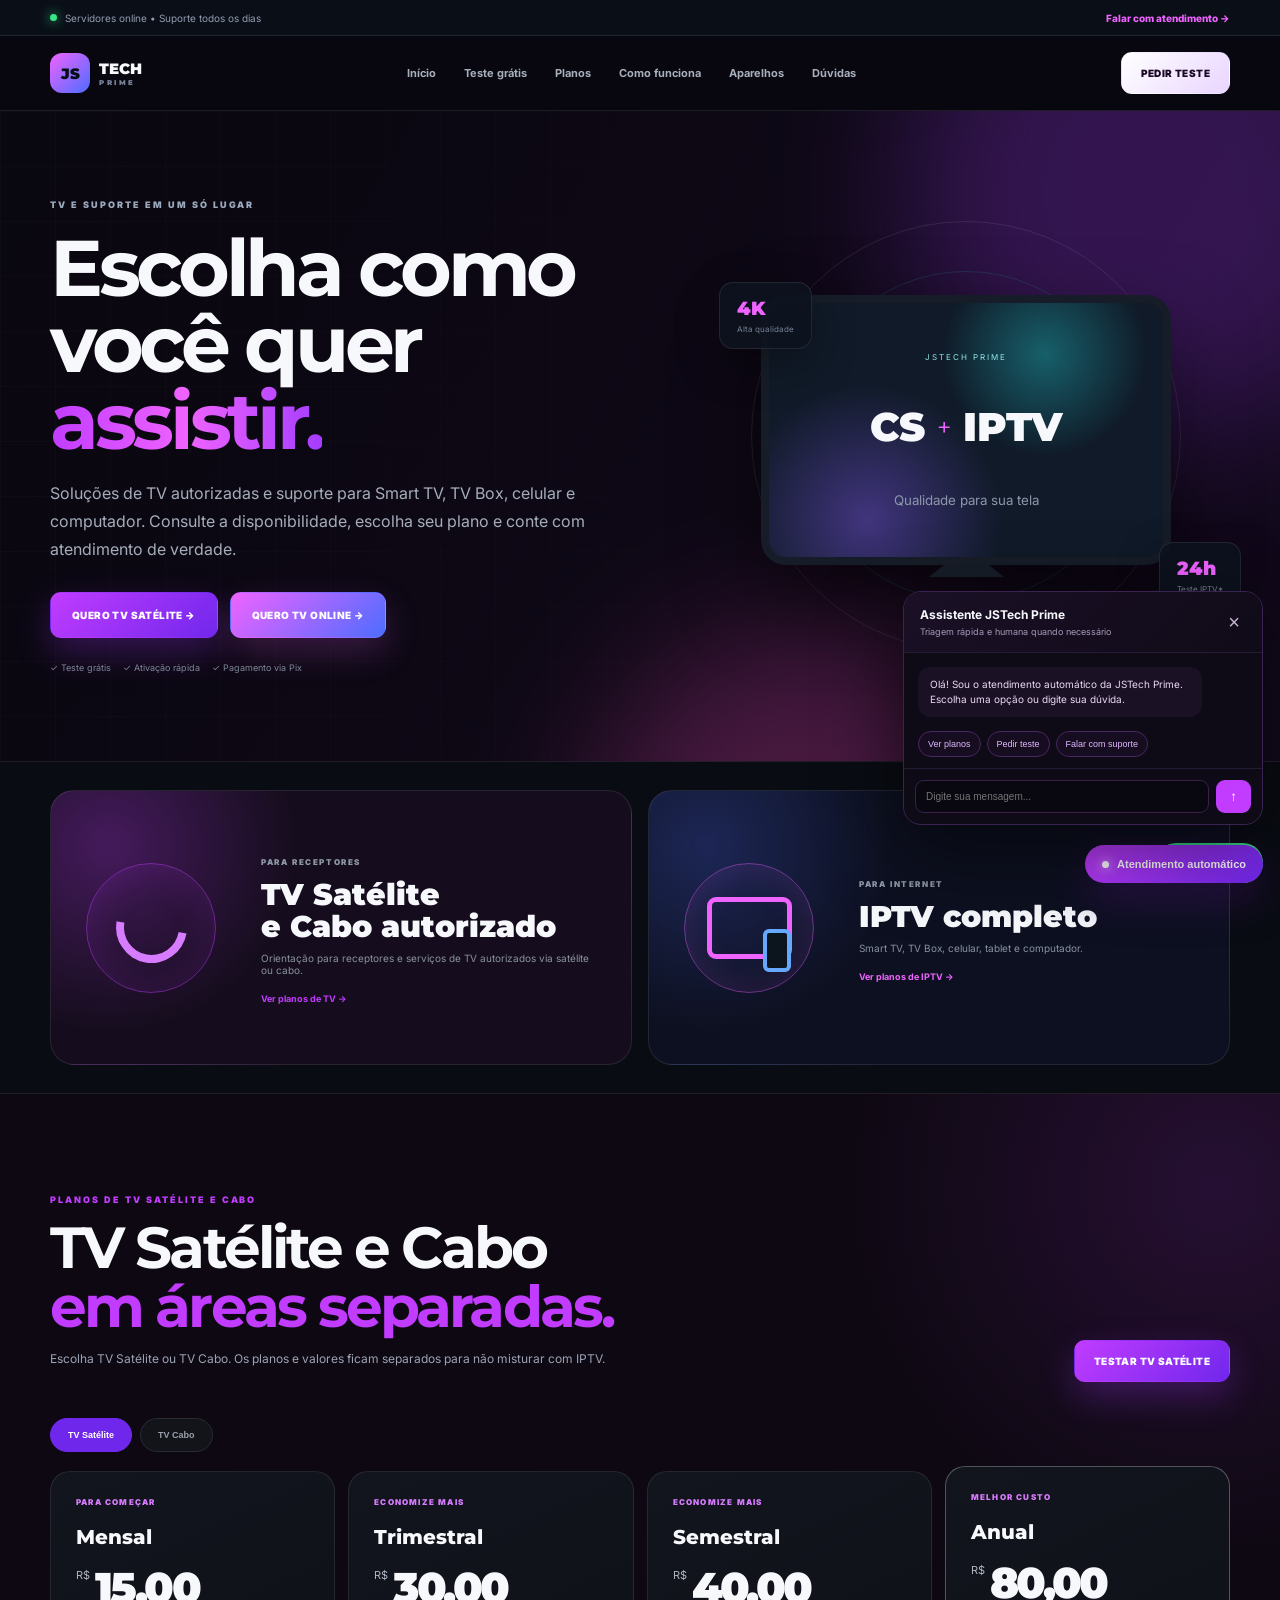
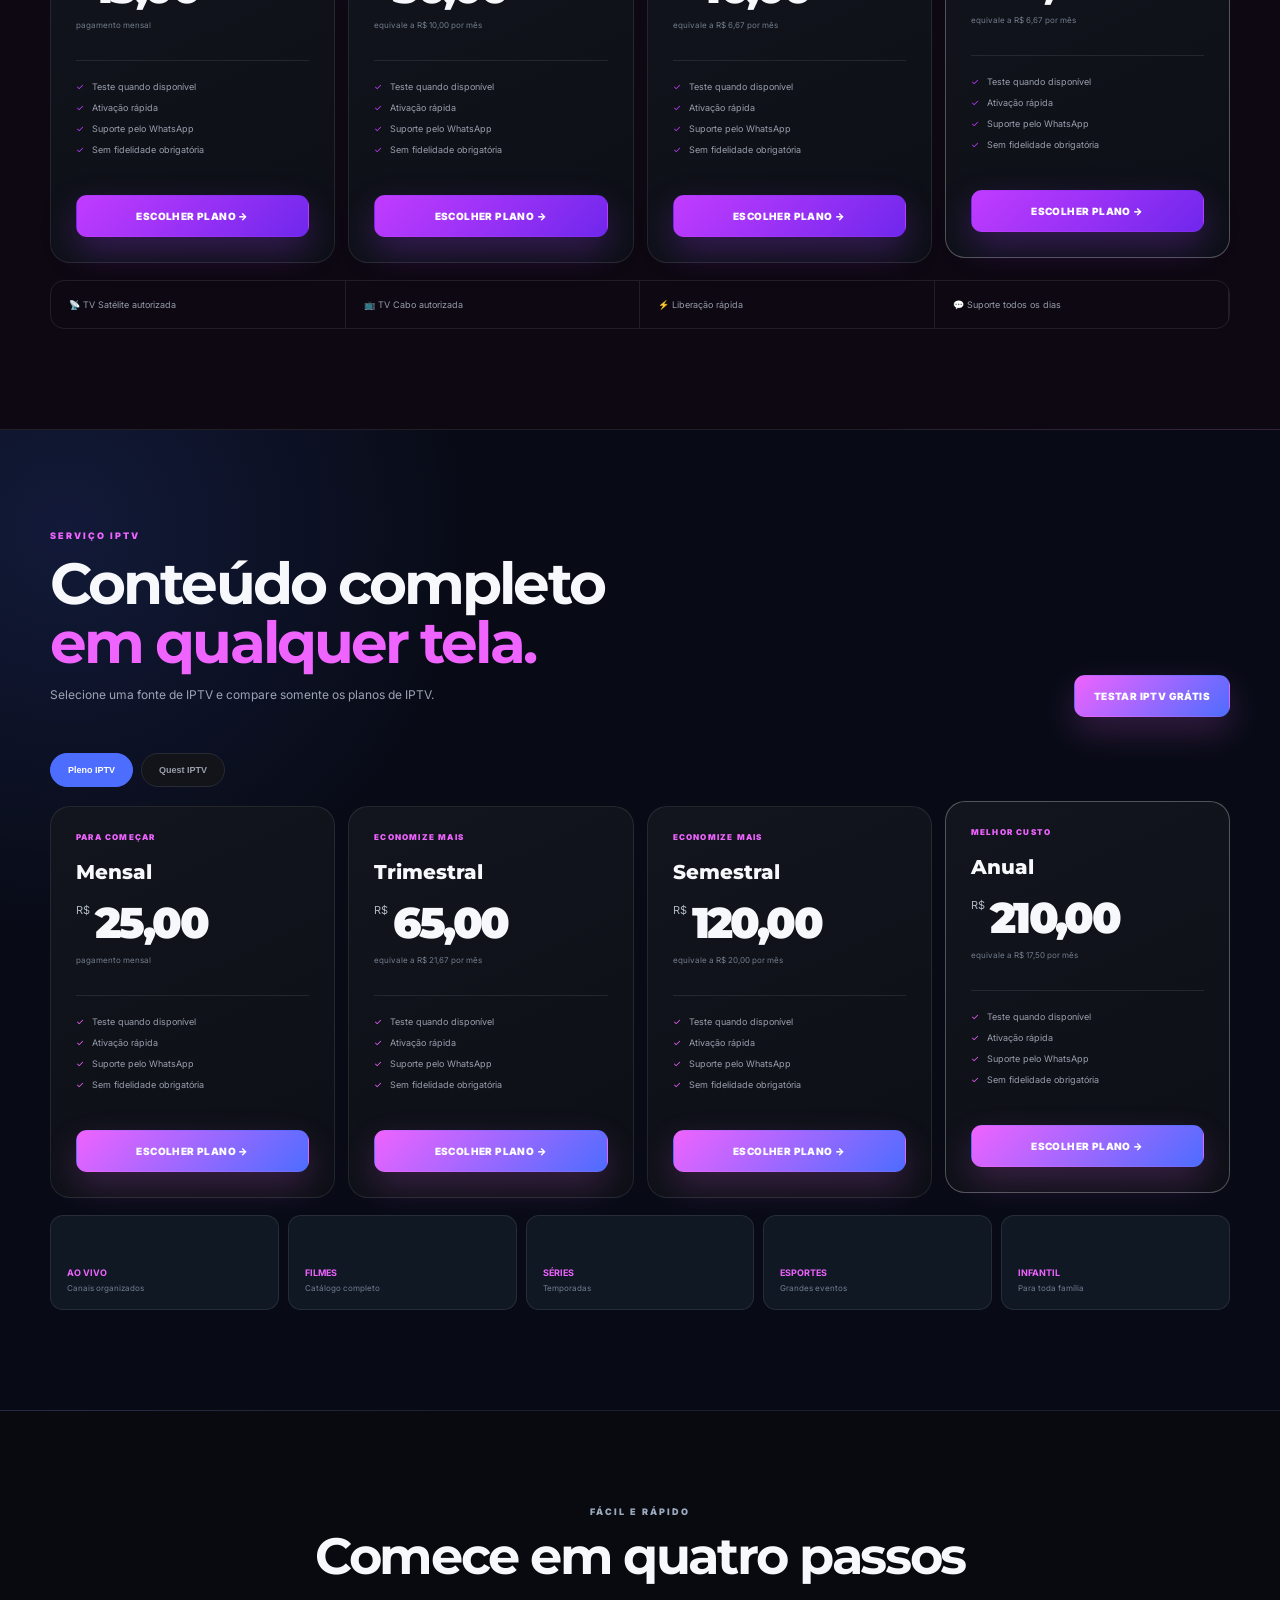
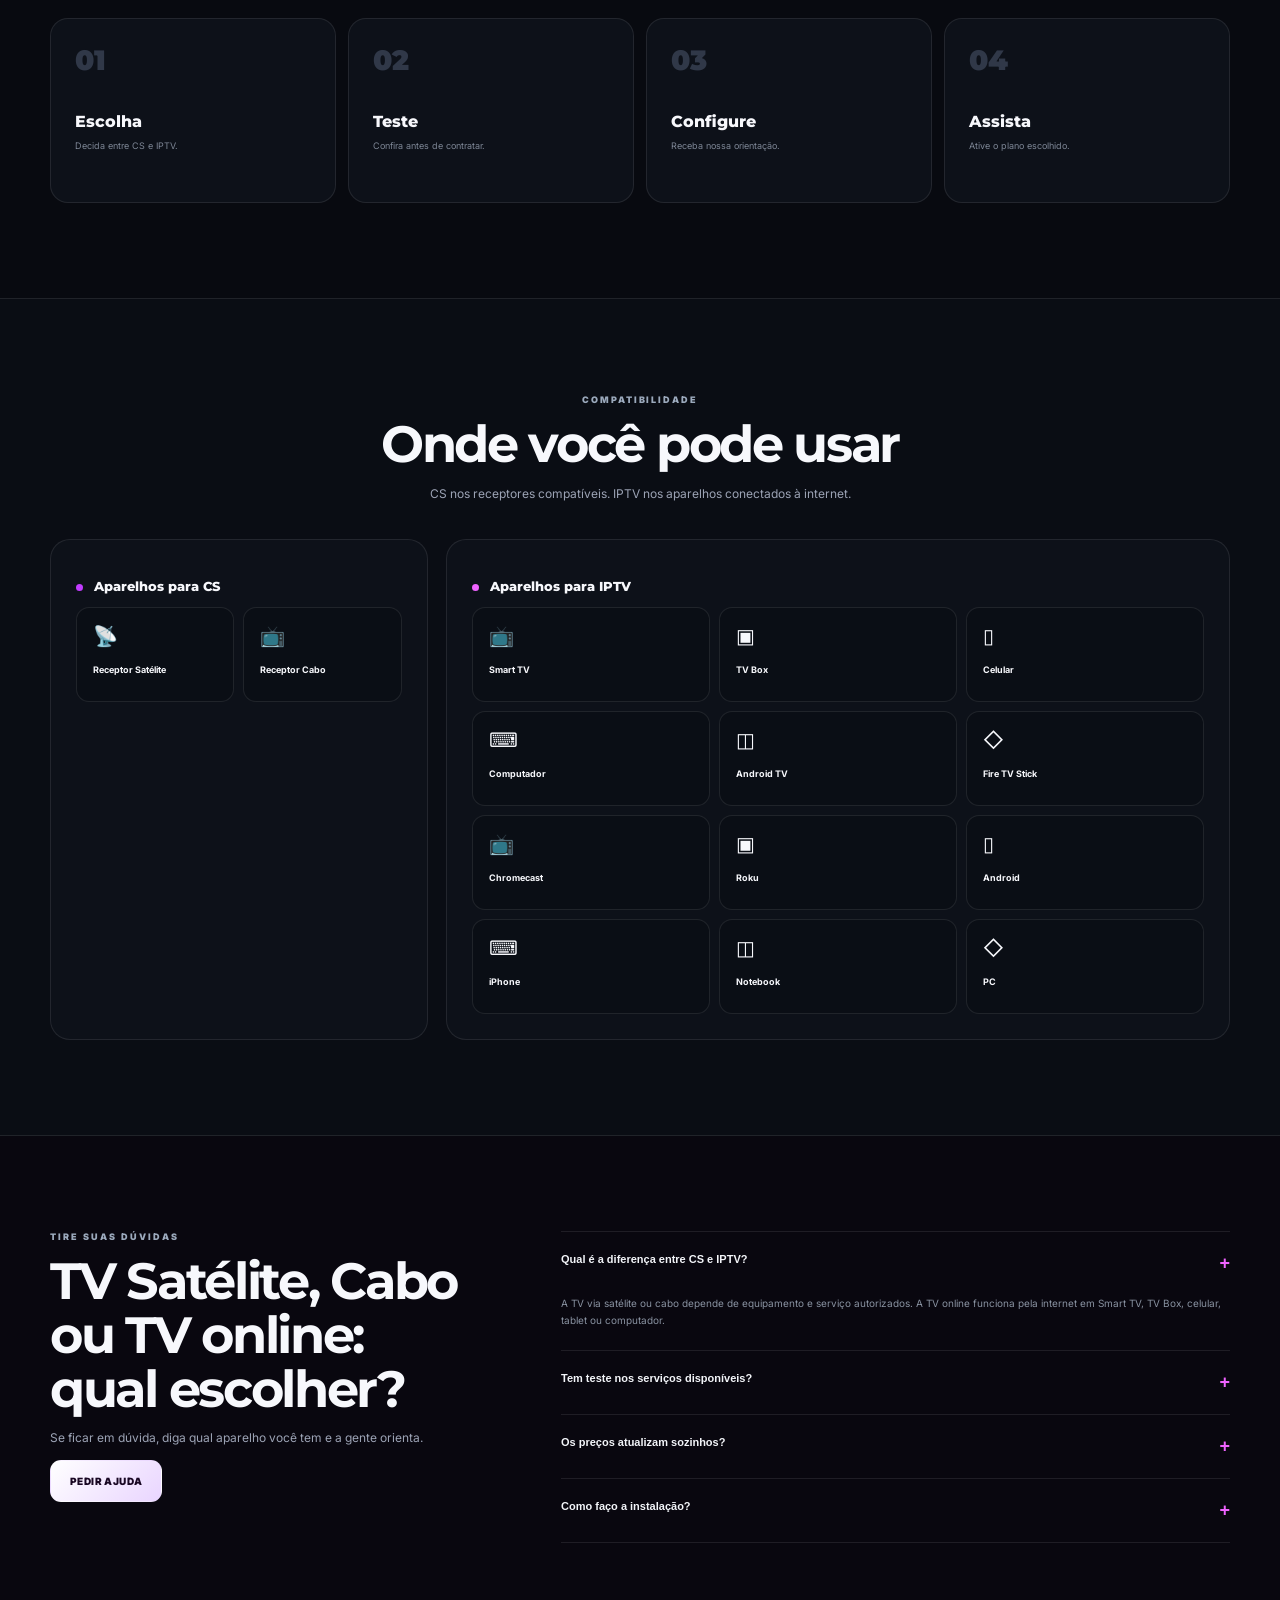
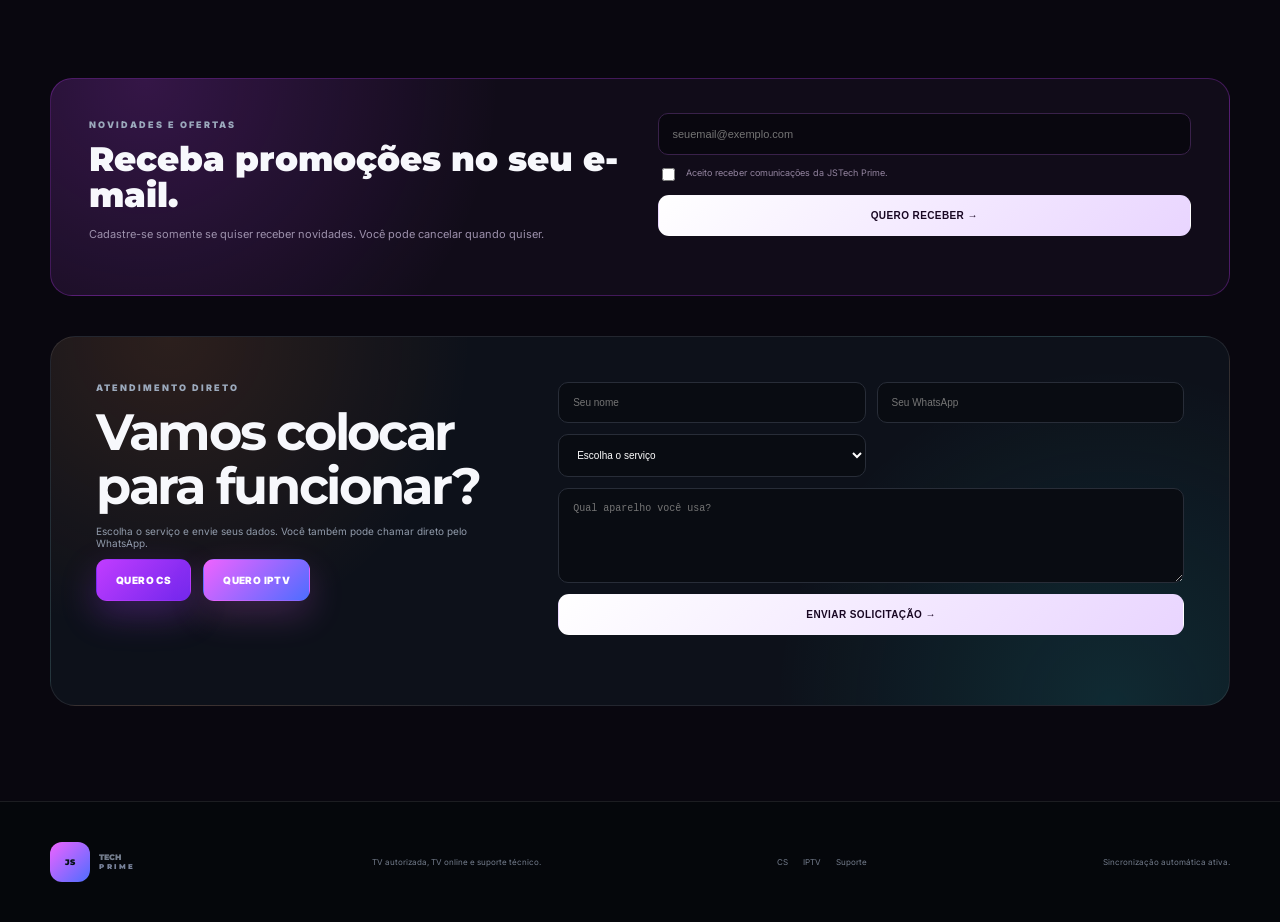
==== index.html @ 812d2d87 "fix: atualizar tabela de planos da TV" ====
<!doctype html><html lang="pt-BR"><head><meta charset="utf-8"><meta name="viewport" content="width=device-width,initial-scale=1,viewport-fit=cover"><title>JSTech Prime | TV autorizada, planos e suporte</title><meta name="description" content="JSTech Prime: planos de TV autorizada, testes quando disponíveis, suporte e atendimento pelo WhatsApp."><meta name="robots" content="noindex,nofollow"><meta name="theme-color" content="#07090f"><link rel="preconnect" href="https://fonts.googleapis.com"><link rel="preconnect" href="https://fonts.gstatic.com" crossorigin><link href="https://fonts.googleapis.com/css2?family=Inter:wght@400;600;700;800;900&family=Montserrat:wght@700;800;900&display=swap" rel="stylesheet"><link rel="stylesheet" href="styles.css?v=7">
<style>
:root{--orange:#c13cff;--orange2:#7027ec;--cyan:#ef63ff;--blue:#4d6dff;--purple:#a53dff;--green:#36e889}
body{background:#09070f}
header{background:rgba(9,7,15,.9)}
.hero{background:linear-gradient(120deg,#09070f,#12091b)}
.hero-light.one{background:var(--purple)}
.hero-light.two{background:#ff4fc4}
.cs-button{background:linear-gradient(135deg,#c13cff,#7027ec);color:#fff;box-shadow:0 14px 35px rgba(167,58,255,.28)}
.iptv-button{background:linear-gradient(135deg,#ef63ff,#4d6dff);color:#fff;box-shadow:0 14px 35px rgba(239,99,255,.2)}
.primary{background:linear-gradient(135deg,#fff,#e9d5ff);color:#190723}
.choice-cs{background:radial-gradient(circle at 10% 20%,rgba(193,60,255,.28),transparent 33%),#150d1d}
.choice-iptv{background:radial-gradient(circle at 10% 20%,rgba(77,109,255,.24),transparent 33%),#0d1020}
.satellite{border-color:rgba(193,60,255,.45);box-shadow:inset 0 0 40px rgba(193,60,255,.16)}
.satellite:before{border-color:#d77bff;border-top-color:transparent;border-right-color:transparent}
.screens{border-color:rgba(239,99,255,.4);box-shadow:inset 0 0 40px rgba(239,99,255,.14)}
.screens:before{border-color:#ef63ff}
.cs-section{background:radial-gradient(circle at 95% 10%,rgba(193,60,255,.14),transparent 26%),#0d0811}
.iptv-section{background:radial-gradient(circle at 5% 10%,rgba(77,109,255,.15),transparent 27%),#080b16}
.cs-section .service-selector button.active{background:var(--orange2);border-color:var(--orange2);color:#fff}
.iptv-tabs button.active{background:var(--blue);border-color:var(--blue);color:#fff}
.cs-section .plan .tag{color:#d77bff}
.iptv-section .plan .tag{color:#ef63ff}
.service-features span:first-child:before{color:#d77bff}
.promo-section{padding:40px 0 0}
.promo-box{padding:34px 38px;border:1px solid rgba(193,60,255,.28);border-radius:22px;background:radial-gradient(circle at 8% 0,rgba(193,60,255,.2),transparent 32%),#110c19;display:grid;grid-template-columns:1fr 1fr;gap:35px;align-items:center}
.promo-box h2{font:900 34px/1.05 Montserrat;margin:12px 0}
.promo-box p{color:#9d91ac;font-size:11px;line-height:1.7}
.promo-form{display:grid;gap:11px}
.promo-form input[type=email]{padding:14px;border:1px solid #39214a;border-radius:10px;background:#09070f;color:#fff;font-size:11px}
.promo-form label{display:flex;align-items:flex-start;gap:8px;color:#9485a0;font-size:9px;line-height:1.5}
.promo-form input[type=checkbox]{accent-color:#c13cff;margin-top:2px}
#promoStatus{min-height:14px;color:#efb7ff;font-size:9px}
.chat-widget{position:fixed;right:17px;bottom:17px;z-index:80}
.chat-launcher{display:inline-flex;align-items:center;gap:8px;padding:13px 17px;border:0;border-radius:999px;background:linear-gradient(135deg,#c13cff,#7027ec);color:#fff;font-size:11px;font-weight:900;box-shadow:0 15px 45px rgba(81,22,125,.45);cursor:pointer}
.chat-dot{width:7px;height:7px;border-radius:50%;background:#fff;box-shadow:0 0 12px #fff}
.chat-panel{position:absolute;right:0;bottom:58px;width:min(360px,calc(100vw - 24px));border:1px solid #3a2352;border-radius:18px;background:#0e0a16;box-shadow:0 25px 80px rgba(0,0,0,.55);overflow:hidden}
.chat-head{padding:15px 16px;display:flex;justify-content:space-between;gap:14px;border-bottom:1px solid #271b34;background:linear-gradient(135deg,#1b1026,#100b18)}
.chat-head strong,.chat-head small{display:block}.chat-head strong{font-size:12px}.chat-head small{margin-top:4px;color:#a899b7;font-size:9px}.chat-head button{border:0;background:none;color:#c7b6d2;font-size:20px;cursor:pointer}
.chat-messages{max-height:250px;padding:14px;display:grid;gap:9px;overflow:auto}
.chat-bubble{max-width:86%;padding:10px 12px;border-radius:12px;font-size:10px;line-height:1.5}
.chat-bubble.bot{background:#1b1125;color:#e8d9f2}.chat-bubble.user{justify-self:end;background:#7027ec;color:#fff}
.chat-quick{display:flex;gap:6px;flex-wrap:wrap;padding:0 14px 11px}
.chat-quick button{padding:7px 9px;border:1px solid #492861;border-radius:999px;background:#160d20;color:#e0b9ff;font-size:9px;cursor:pointer}
.chat-form{display:flex;gap:7px;padding:11px;border-top:1px solid #271b34}
.chat-form input{flex:1;min-width:0;padding:10px;border:1px solid #39214a;border-radius:9px;background:#09070f;color:#fff;font-size:10px}
.chat-form button{width:35px;border:0;border-radius:9px;background:#c13cff;color:#fff;font-weight:900;cursor:pointer}
@media(max-width:620px){.promo-box{grid-template-columns:1fr;padding:28px}.chat-panel{right:-5px}.chat-launcher{padding:12px 14px}}
</style></head><body>
<div class="announcement"><div class="container"><span><i></i> Servidores online • Suporte todos os dias</span><a data-wa="general">Falar com atendimento →</a></div></div><header><div class="container nav"><a class="logo" href="#inicio"><span>JS</span><div>TECH<small>PRIME</small></div></a><nav><a href="#inicio">Início</a><a href="#cs">Teste grátis</a><a href="#iptv">Planos</a><a href="#como">Como funciona</a><a href="#aparelhos">Aparelhos</a><a href="#faq">Dúvidas</a></nav><a class="button primary" data-wa="trial">PEDIR TESTE</a></div></header>
<main id="inicio"><section class="hero"><div class="hero-light one"></div><div class="hero-light two"></div><div class="container hero-content"><div class="hero-copy"><div class="eyebrow">TV E SUPORTE EM UM SÓ LUGAR</div><h1>Escolha como<br>você quer <em>assistir.</em></h1><p>Soluções de TV autorizadas e suporte para Smart TV, TV Box, celular e computador. Consulte a disponibilidade, escolha seu plano e conte com atendimento de verdade.</p><div class="hero-buttons"><a class="button cs-button" href="#cs">QUERO TV SATÉLITE →</a><a class="button iptv-button" href="#iptv">QUERO TV ONLINE →</a></div><div class="trust"><span>✓ Teste grátis</span><span>✓ Ativação rápida</span><span>✓ Pagamento via Pix</span></div></div><div class="hero-visual"><div class="orbit o1"></div><div class="orbit o2"></div><div class="tv"><div class="tv-screen"><span>JSTECH PRIME</span><strong>CS</strong><i>+</i><strong>IPTV</strong><small>Qualidade para sua tela</small></div><div class="tv-base"></div></div><div class="floating f1"><b>4K</b><small>Alta qualidade</small></div><div class="floating f2"><b>24h</b><small>Teste IPTV*</small></div></div></div></section>
<section class="choice"><div class="container choice-grid"><a class="choice-card choice-cs" href="#cs"><div class="choice-icon satellite"></div><div><small>PARA RECEPTORES</small><h2>TV Satélite<br>e Cabo autorizado</h2><p>Orientação para receptores e serviços de TV autorizados via satélite ou cabo.</p><b>Ver planos de TV →</b></div></a><a class="choice-card choice-iptv" href="#iptv"><div class="choice-icon screens"></div><div><small>PARA INTERNET</small><h2>IPTV completo</h2><p>Smart TV, TV Box, celular, tablet e computador.</p><b>Ver planos de IPTV →</b></div></a></div></section>
<section class="service-section cs-section" id="cs"><div class="container"><div class="service-head"><div><div class="eyebrow orange">PLANOS DE TV SATÉLITE E CABO</div><h2>TV Satélite e Cabo<br><em>em áreas separadas.</em></h2><p>Escolha TV Satélite ou TV Cabo. Os planos e valores ficam separados para não misturar com IPTV.</p></div><a class="button cs-button" data-wa="cs-trial">TESTAR TV SATÉLITE</a></div><div class="service-selector" id="csTabs"></div><div class="plan-grid" id="csPlans"><div class="loader"></div><div class="loader"></div><div class="loader"></div><div class="loader"></div></div><div class="service-features"><span>📡 TV Satélite autorizada</span><span>📺 TV Cabo autorizada</span><span>⚡ Liberação rápida</span><span>💬 Suporte todos os dias</span></div></div></section>
<section class="service-section iptv-section" id="iptv"><div class="container"><div class="service-head"><div><div class="eyebrow cyan">SERVIÇO IPTV</div><h2>Conteúdo completo<br><em>em qualquer tela.</em></h2><p>Selecione uma fonte de IPTV e compare somente os planos de IPTV.</p></div><a class="button iptv-button" data-wa="iptv-trial">TESTAR IPTV GRÁTIS</a></div><div class="service-selector iptv-tabs" id="iptvTabs"></div><div class="plan-grid" id="iptvPlans"><div class="loader"></div><div class="loader"></div><div class="loader"></div><div class="loader"></div></div><div class="catalog-strip"><div><b>AO VIVO</b><span>Canais organizados</span></div><div><b>FILMES</b><span>Catálogo completo</span></div><div><b>SÉRIES</b><span>Temporadas</span></div><div><b>ESPORTES</b><span>Grandes eventos</span></div><div><b>INFANTIL</b><span>Para toda família</span></div></div></div></section>
<section class="how" id="como"><div class="container"><div class="title center"><div class="eyebrow">FÁCIL E RÁPIDO</div><h2>Comece em quatro passos</h2></div><div class="steps"><article><b>01</b><span>Escolha</span><p>Decida entre CS e IPTV.</p></article><article><b>02</b><span>Teste</span><p>Confira antes de contratar.</p></article><article><b>03</b><span>Configure</span><p>Receba nossa orientação.</p></article><article><b>04</b><span>Assista</span><p>Ative o plano escolhido.</p></article></div></div></section>
<section class="devices" id="aparelhos"><div class="container"><div class="title center"><div class="eyebrow">COMPATIBILIDADE</div><h2>Onde você pode usar</h2><p>CS nos receptores compatíveis. IPTV nos aparelhos conectados à internet.</p></div><div class="device-columns"><div><h3><i class="dot orange-dot"></i> Aparelhos para CS</h3><div class="device-list"><article>📡<b>Receptor Satélite</b></article><article>📺<b>Receptor Cabo</b></article></div></div><div><h3><i class="dot cyan-dot"></i> Aparelhos para IPTV</h3><div class="device-list" id="deviceList"></div></div></div></div></section>
<section class="faq-section" id="faq"><div class="container faq-layout"><div class="title"><div class="eyebrow">TIRE SUAS DÚVIDAS</div><h2>TV Satélite, Cabo ou TV online:<br>qual escolher?</h2><p>Se ficar em dúvida, diga qual aparelho você tem e a gente orienta.</p><a class="button primary" data-wa="support">PEDIR AJUDA</a></div><div class="faq-list"><article class="faq open"><button>Qual é a diferença entre CS e IPTV?<span>+</span></button><p>A TV via satélite ou cabo depende de equipamento e serviço autorizados. A TV online funciona pela internet em Smart TV, TV Box, celular, tablet ou computador.</p></article><article class="faq"><button>Tem teste nos serviços disponíveis?<span>+</span></button><p>Quando disponível, a equipe confirma pelo WhatsApp qual teste é compatível com seu aparelho.</p></article><article class="faq"><button>Os preços atualizam sozinhos?<span>+</span></button><p>Sim. O Supabase verifica as fontes automaticamente e mantém o último valor válido se alguma página sair do ar.</p></article><article class="faq"><button>Como faço a instalação?<span>+</span></button><p>Você informa o aparelho e recebe a orientação correta para configurar.</p></article></div></div></section>

<section class="promo-section" id="novidades">
  <div class="container promo-box">
    <div>
      <div class="eyebrow">NOVIDADES E OFERTAS</div>
      <h2>Receba promoções no seu e-mail.</h2>
      <p>Cadastre-se somente se quiser receber novidades. Você pode cancelar quando quiser.</p>
    </div>
    <form id="promoForm" class="promo-form">
      <input type="email" name="email" placeholder="seuemail@exemplo.com" autocomplete="email" required>
      <label><input type="checkbox" name="consentimento" required> Aceito receber comunicações da JSTech Prime.</label>
      <button class="button primary" type="submit">QUERO RECEBER →</button>
      <div id="promoStatus" role="status"></div>
    </form>
  </div>
</section><section class="contact"><div class="container contact-box"><div><div class="eyebrow">ATENDIMENTO DIRETO</div><h2>Vamos colocar para funcionar?</h2><p>Escolha o serviço e envie seus dados. Você também pode chamar direto pelo WhatsApp.</p><div class="contact-buttons"><a class="button cs-button" data-wa="cs-trial">QUERO CS</a><a class="button iptv-button" data-wa="iptv-trial">QUERO IPTV</a></div></div><form id="leadForm"><input name="nome" placeholder="Seu nome" required><input name="whatsapp" inputmode="tel" placeholder="Seu WhatsApp" required><select name="servico" required><option value="">Escolha o serviço</option><option>TV Satélite autorizada</option><option>TV Cabo autorizada</option><option>TV Online</option><option>Suporte</option></select><textarea name="mensagem" placeholder="Qual aparelho você usa?"></textarea><button class="button primary" type="submit">ENVIAR SOLICITAÇÃO →</button><div id="formStatus"></div></form></div></section></main>
<footer><div class="container footer"><a class="logo" href="#inicio"><span>JS</span><div>TECH<small>PRIME</small></div></a><p>TV autorizada, TV online e suporte técnico.</p><div><a href="#cs">CS</a><a href="#iptv">IPTV</a><a data-wa="support">Suporte</a></div><small id="lastUpdate">Sincronização automática ativa.</small></div></footer><a class="whatsapp" data-wa="general">☏ <b>WhatsApp</b></a><script src="app.js?v=7"></script>
<div class="chat-widget">
  <button id="chatToggle" class="chat-launcher" type="button" aria-expanded="true" aria-controls="chatPanel"><span class="chat-dot"></span> Atendimento automático</button>
  <section id="chatPanel" class="chat-panel">
    <div class="chat-head"><div><strong>Assistente JSTech Prime</strong><small>Triagem rápida e humana quando necessário</small></div><button id="chatClose" type="button" aria-label="Fechar atendimento">×</button></div>
    <div id="chatMessages" class="chat-messages"><div class="chat-bubble bot">Olá! Sou o atendimento automático da JSTech Prime. Escolha uma opção ou digite sua dúvida.</div></div>
    <div class="chat-quick"><button type="button" data-chat="planos">Ver planos</button><button type="button" data-chat="teste">Pedir teste</button><button type="button" data-chat="suporte">Falar com suporte</button></div>
    <form id="chatForm" class="chat-form"><input id="chatInput" placeholder="Digite sua mensagem..." autocomplete="off" required><button type="submit" aria-label="Enviar mensagem">↑</button></form>
  </section>
</div></body></html>
---- styles.css ----
:root{--bg:#07090f;--panel:#0d111b;--line:rgba(255,255,255,.09);--text:#f7f8fc;--muted:#9ca3b5;--orange:#ff9d2e;--orange2:#ff5f2e;--cyan:#22e2e6;--blue:#3478ff;--purple:#8a5cff;--green:#36e889}*{box-sizing:border-box}html{scroll-behavior:smooth}body{margin:0;background:var(--bg);color:var(--text);font-family:Inter,Arial,sans-serif;overflow-x:hidden}a{text-decoration:none;color:inherit;cursor:pointer}.container{width:min(1180px,calc(100% - 36px));margin:auto}.announcement{height:36px;background:#0a0e17;border-bottom:1px solid var(--line);color:#929caf;font-size:10px}.announcement .container{height:100%;display:flex;align-items:center;justify-content:space-between}.announcement span{display:flex;align-items:center;gap:8px}.announcement i{width:7px;height:7px;border-radius:50%;background:var(--green);box-shadow:0 0 12px var(--green)}.announcement a{color:var(--cyan);font-weight:800}header{position:sticky;top:0;z-index:50;background:rgba(7,9,15,.88);backdrop-filter:blur(20px);border-bottom:1px solid var(--line)}.nav{height:74px;display:flex;align-items:center;justify-content:space-between;gap:25px}.logo{display:flex;align-items:center;gap:9px;font:900 15px Montserrat}.logo>span{display:grid;place-items:center;width:40px;height:40px;border-radius:12px;background:linear-gradient(135deg,var(--cyan),var(--blue));color:#031015}.logo small{display:block;color:#778199;font-size:7px;letter-spacing:.36em}.nav nav{display:flex;gap:28px;color:#a7afbd;font-size:11px;font-weight:700}.button{display:inline-flex;justify-content:center;align-items:center;padding:14px 19px;border:1px solid transparent;border-radius:11px;font-size:10px;font-weight:900;letter-spacing:.04em;transition:.25s;cursor:pointer}.button:hover{transform:translateY(-2px)}.primary{background:#fff;color:#090c12}.cs-button{background:linear-gradient(135deg,var(--orange),var(--orange2));color:#180900;box-shadow:0 14px 35px rgba(255,117,46,.18)}.iptv-button{background:linear-gradient(135deg,var(--cyan),#3da0ff);color:#031215;box-shadow:0 14px 35px rgba(34,226,230,.16)}.hero{position:relative;overflow:hidden;background:linear-gradient(120deg,#07090f,#0a101b);border-bottom:1px solid var(--line)}.hero:after{content:"";position:absolute;inset:0;background-image:linear-gradient(rgba(255,255,255,.018) 1px,transparent 1px),linear-gradient(90deg,rgba(255,255,255,.018) 1px,transparent 1px);background-size:55px 55px;mask-image:linear-gradient(to right,#000,transparent)}.hero-light{position:absolute;border-radius:50%;filter:blur(70px);opacity:.24}.hero-light.one{width:500px;height:500px;right:-120px;top:-170px;background:var(--cyan)}.hero-light.two{width:430px;height:430px;right:260px;bottom:-300px;background:var(--purple)}.hero-content{position:relative;z-index:2;min-height:650px;padding:75px 0;display:grid;grid-template-columns:1.05fr .95fr;align-items:center;gap:70px}.eyebrow{color:#9ba9bc;font-size:9px;letter-spacing:.22em;font-weight:900}.orange{color:var(--orange)}.cyan{color:var(--cyan)}.hero h1,.service-head h2,.title h2,.contact h2{font-family:Montserrat,sans-serif}.hero h1{font-size:clamp(51px,6.3vw,79px);line-height:.97;letter-spacing:-.055em;margin:20px 0}.hero h1 em{font-style:normal;background:linear-gradient(90deg,var(--orange),var(--cyan),var(--purple));-webkit-background-clip:text;background-clip:text;color:transparent}.hero-copy>p{max-width:650px;color:#a5adbb;font-size:16px;line-height:1.75}.hero-buttons,.trust,.contact-buttons{display:flex;gap:12px;flex-wrap:wrap}.hero-buttons{margin-top:29px}.hero-buttons .button{min-width:150px;padding:16px 21px}.trust{margin-top:24px;color:#7e8798;font-size:9px}.hero-visual{position:relative;height:480px;display:grid;place-items:center}.orbit{position:absolute;border:1px solid rgba(255,255,255,.09);border-radius:50%}.o1{width:430px;height:430px}.o2{width:330px;height:330px;border-color:rgba(34,226,230,.13)}.tv{position:relative;z-index:2;width:410px}.tv-screen{height:270px;border:8px solid #171d28;border-radius:25px;background:radial-gradient(circle at 70% 20%,rgba(34,226,230,.35),transparent 30%),radial-gradient(circle at 25% 85%,rgba(138,92,255,.4),transparent 37%),#101a28;box-shadow:0 35px 80px rgba(0,0,0,.5);display:flex;align-items:center;justify-content:center;gap:12px;flex-wrap:wrap;padding:35px}.tv-screen>span{width:100%;text-align:center;color:#92e8e6;font-size:8px;letter-spacing:.25em}.tv-screen strong{font:900 40px Montserrat}.tv-screen i{color:var(--cyan);font:normal 25px Montserrat}.tv-screen small{width:100%;text-align:center;color:#8b97aa}.tv-base{width:150px;height:12px;margin:auto;background:#171d28;clip-path:polygon(35% 0,65% 0,75% 100%,25% 100%)}.floating{position:absolute;z-index:3;padding:14px 17px;border:1px solid var(--line);border-radius:14px;background:rgba(13,19,31,.9);box-shadow:0 15px 45px rgba(0,0,0,.3)}.floating b,.floating small{display:block}.floating b{font:900 19px Montserrat;color:var(--cyan)}.floating small{margin-top:4px;color:#788398;font-size:8px}.f1{left:3%;top:18%}.f2{right:-2%;bottom:14%}.choice{padding:28px 0;background:#090c13}.choice-grid{display:grid;grid-template-columns:1fr 1fr;gap:16px}.choice-card{min-height:275px;padding:35px;border:1px solid var(--line);border-radius:24px;display:grid;grid-template-columns:150px 1fr;align-items:center;gap:25px;transition:.25s}.choice-card:hover{transform:translateY(-4px)}.choice-cs{background:radial-gradient(circle at 10% 20%,rgba(255,157,46,.28),transparent 33%),#14100d}.choice-iptv{background:radial-gradient(circle at 10% 20%,rgba(34,226,230,.2),transparent 33%),#0b141b}.choice-card small{color:#8f98a7;font-size:8px;letter-spacing:.2em;font-weight:900}.choice-card h2{font:900 30px/1.05 Montserrat;margin:10px 0}.choice-card p{color:#8992a1;font-size:10px}.choice-card>div:last-child>b{font-size:9px}.choice-cs b{color:var(--orange)}.choice-iptv b{color:var(--cyan)}.choice-icon{position:relative;width:130px;height:130px;border-radius:50%;display:grid;place-items:center}.satellite{border:1px solid rgba(255,157,46,.3);box-shadow:inset 0 0 40px rgba(255,157,46,.13)}.satellite:before{content:"";width:55px;height:55px;border:8px solid var(--orange);border-top-color:transparent;border-right-color:transparent;border-radius:50%;transform:rotate(-35deg)}.screens{border:1px solid rgba(34,226,230,.3);box-shadow:inset 0 0 40px rgba(34,226,230,.11)}.screens:before{content:"";width:75px;height:52px;border:5px solid var(--cyan);border-radius:9px}.screens:after{content:"";position:absolute;width:20px;height:35px;right:22px;bottom:20px;border:4px solid #67a8ff;border-radius:6px;background:#0c151e}.service-section{padding:100px 0}.service-head{display:flex;justify-content:space-between;align-items:flex-end;gap:35px;margin-bottom:36px}.service-head>div{max-width:760px}.service-head h2{font-size:clamp(38px,5vw,58px);line-height:1.02;letter-spacing:-.05em;margin:13px 0}.service-head h2 em{font-style:normal}.service-head p,.title p{color:var(--muted);font-size:12px;line-height:1.7}.cs-section{background:radial-gradient(circle at 95% 10%,rgba(255,126,46,.1),transparent 26%),#0a0909;border-block:1px solid var(--line)}.cs-section h2 em{color:var(--orange)}.iptv-section{background:radial-gradient(circle at 5% 10%,rgba(34,226,230,.1),transparent 27%),#070c13;border-bottom:1px solid var(--line)}.iptv-section h2 em{color:var(--cyan)}.service-selector{display:flex;gap:8px;flex-wrap:wrap;margin-bottom:19px}.service-selector button{padding:11px 17px;border:1px solid #292b32;border-radius:999px;background:#12141a;color:#9b9fab;font-size:9px;font-weight:900;cursor:pointer}.cs-section .service-selector button.active{background:var(--orange);border-color:var(--orange);color:#160a00}.iptv-tabs button.active{background:var(--cyan);border-color:var(--cyan);color:#031315}.plan-grid{display:grid;grid-template-columns:repeat(4,1fr);gap:13px}.plan,.loader{min-height:385px;padding:25px;border:1px solid var(--line);border-radius:20px;background:linear-gradient(155deg,#12151d,#0c0f15);display:flex;flex-direction:column}.plan.featured{border-color:rgba(255,255,255,.28);transform:translateY(-5px)}.plan .tag{font-size:8px;letter-spacing:.15em;font-weight:900}.cs-section .plan .tag{color:var(--orange)}.iptv-section .plan .tag{color:var(--cyan)}.plan h3{font:800 20px Montserrat;margin:18px 0 12px}.price{display:flex;align-items:flex-start}.price span{font-size:11px;color:#adb5c2;margin:7px 5px 0 0}.price b{font:900 43px Montserrat;letter-spacing:-.06em}.equivalent{min-height:20px;margin-top:6px;color:#737d8d;font-size:8px}.plan ul{list-style:none;padding:20px 0;margin:20px 0;border-top:1px solid var(--line);display:grid;gap:10px;color:#999fad;font-size:9px}.plan li:before{content:"✓";margin-right:8px}.cs-section .plan li:before{color:var(--orange)}.iptv-section .plan li:before{color:var(--cyan)}.plan .button{margin-top:auto}.loader{background:linear-gradient(100deg,#0e1118 30%,#181e29 50%,#0e1118 70%);background-size:300% 100%;animation:load 1.5s infinite}@keyframes load{to{background-position:-150% 0}}.service-features{display:grid;grid-template-columns:repeat(4,1fr);margin-top:17px;border:1px solid var(--line);border-radius:14px;overflow:hidden}.service-features span{padding:18px;border-right:1px solid var(--line);color:#959dab;font-size:9px}.catalog-strip{display:grid;grid-template-columns:repeat(5,1fr);gap:9px;margin-top:17px}.catalog-strip div{min-height:95px;padding:16px;border:1px solid var(--line);border-radius:13px;background:#101824;display:flex;flex-direction:column;justify-content:flex-end}.catalog-strip b{font-size:9px;color:var(--cyan)}.catalog-strip span{margin-top:5px;color:#717e91;font-size:8px}.how,.devices,.faq-section{padding:95px 0}.how{background:#080a10}.devices{background:#0a0d14;border-block:1px solid var(--line)}.title{max-width:680px;margin-bottom:35px}.title.center{text-align:center;margin-inline:auto}.title h2,.contact h2{font-size:clamp(34px,4.7vw,51px);line-height:1.06;letter-spacing:-.045em;margin:12px 0}.steps{display:grid;grid-template-columns:repeat(4,1fr);gap:12px}.steps article{min-height:185px;padding:24px;border:1px solid var(--line);border-radius:18px;background:#0d1119}.steps b{color:#303848;font:900 28px Montserrat}.steps span{display:block;margin-top:35px;font:800 16px Montserrat}.steps p{color:#7e8796;font-size:9px}.device-columns{display:grid;grid-template-columns:.65fr 1.35fr;gap:18px}.device-columns>div{padding:25px;border:1px solid var(--line);border-radius:20px;background:#0d1119}.device-columns h3{font:800 13px Montserrat}.dot{display:inline-block;width:7px;height:7px;border-radius:50%;margin-right:7px}.orange-dot{background:var(--orange)}.cyan-dot{background:var(--cyan)}.device-list{display:grid;grid-template-columns:repeat(3,1fr);gap:9px}.device-columns>div:first-child .device-list{grid-template-columns:1fr 1fr}.device-list article{min-height:95px;padding:16px;border:1px solid var(--line);border-radius:13px;background:#0a0e15;font-size:20px}.device-list b{display:block;margin-top:16px;font-size:9px}.faq-layout{display:grid;grid-template-columns:.8fr 1.2fr;gap:65px}.faq-list{border-top:1px solid var(--line)}.faq{border-bottom:1px solid var(--line)}.faq button{width:100%;padding:21px 0;border:0;background:none;color:#f3f5f9;display:flex;justify-content:space-between;text-align:left;font-weight:800;font-size:11px;cursor:pointer}.faq button span{color:var(--cyan);font-size:18px}.faq p{display:none;margin:0 0 20px;color:#8992a1;font-size:10px;line-height:1.75}.faq.open p{display:block}.contact{padding:40px 0 95px}.contact-box{padding:45px;border:1px solid var(--line);border-radius:25px;background:radial-gradient(circle at 10% 0,rgba(255,126,46,.13),transparent 27%),radial-gradient(circle at 90% 100%,rgba(34,226,230,.12),transparent 30%),#0d111a;display:grid;grid-template-columns:.8fr 1.2fr;gap:45px}.contact-box p{color:#919bab;font-size:10px}.contact form{display:grid;grid-template-columns:1fr 1fr;gap:11px}.contact input,.contact select,.contact textarea{padding:14px;border:1px solid #282d38;border-radius:10px;background:#090c12;color:#fff;font-size:10px}.contact textarea,.contact form button,#formStatus{grid-column:1/-1}.contact textarea{min-height:95px}#formStatus{min-height:14px;color:var(--cyan);font-size:9px}footer{padding:40px 0;background:#05070b;border-top:1px solid var(--line)}.footer{display:flex;align-items:center;justify-content:space-between;gap:25px;color:#747d8d}.footer p,.footer a,.footer>small{font-size:8px}.footer>div{display:flex;gap:15px}.whatsapp{position:fixed;right:17px;bottom:17px;z-index:60;padding:13px 17px;border-radius:999px;background:var(--green);color:#03130a;font-size:11px}@media(max-width:960px){.nav nav{display:none}.hero-content,.faq-layout,.contact-box,.device-columns{grid-template-columns:1fr}.plan-grid{grid-template-columns:repeat(2,1fr)}.catalog-strip{grid-template-columns:repeat(3,1fr)}}@media(max-width:620px){.container{width:min(100% - 24px,1180px)}.nav>.button{display:none}.hero-content{min-height:auto;padding:60px 0}.hero h1{font-size:47px}.hero-visual{height:350px}.tv{width:300px}.tv-screen{height:205px}.tv-screen strong{font-size:30px}.o1{width:320px;height:320px}.o2{width:250px;height:250px}.floating{display:none}.choice-grid,.plan-grid,.steps,.contact form{grid-template-columns:1fr}.choice-card{grid-template-columns:1fr;padding:28px}.choice-icon{display:none}.service-section,.how,.devices,.faq-section{padding:70px 0}.service-head{align-items:flex-start;flex-direction:column}.service-head h2{font-size:39px}.plan.featured{transform:none}.service-features{grid-template-columns:1fr 1fr}.catalog-strip{grid-template-columns:1fr 1fr}.device-list,.device-columns>div:first-child .device-list{grid-template-columns:1fr 1fr}.contact-box{padding:27px}.contact textarea,.contact form button,#formStatus{grid-column:1}.footer{align-items:flex-start;flex-direction:column}.announcement a{display:none}}

.chat-contact{margin:0 14px 12px;padding:11px;border:1px solid #422453;border-radius:11px;background:#160d20;display:grid;gap:7px}.chat-contact-title{font-size:10px;font-weight:800;color:#f0d9ff}.chat-contact input:not([type=checkbox]){padding:9px;border:1px solid #513065;border-radius:8px;background:#09070f;color:#fff;font-size:10px}.chat-contact label{display:flex;align-items:flex-start;gap:6px;color:#b7a5c3;font-size:8px;line-height:1.4}.chat-contact label input{accent-color:#c13cff}.chat-contact button{padding:9px;border:0;border-radius:8px;background:#c13cff;color:#fff;font-size:9px;font-weight:900;cursor:pointer}.chat-contact button:disabled{opacity:.65;cursor:wait}.chat-contact [role=status]{min-height:12px;color:#e4aaff;font-size:8px}.chat-bubble.typing{opacity:.65;font-style:italic}

.chat-panel[hidden]{display:none!important}
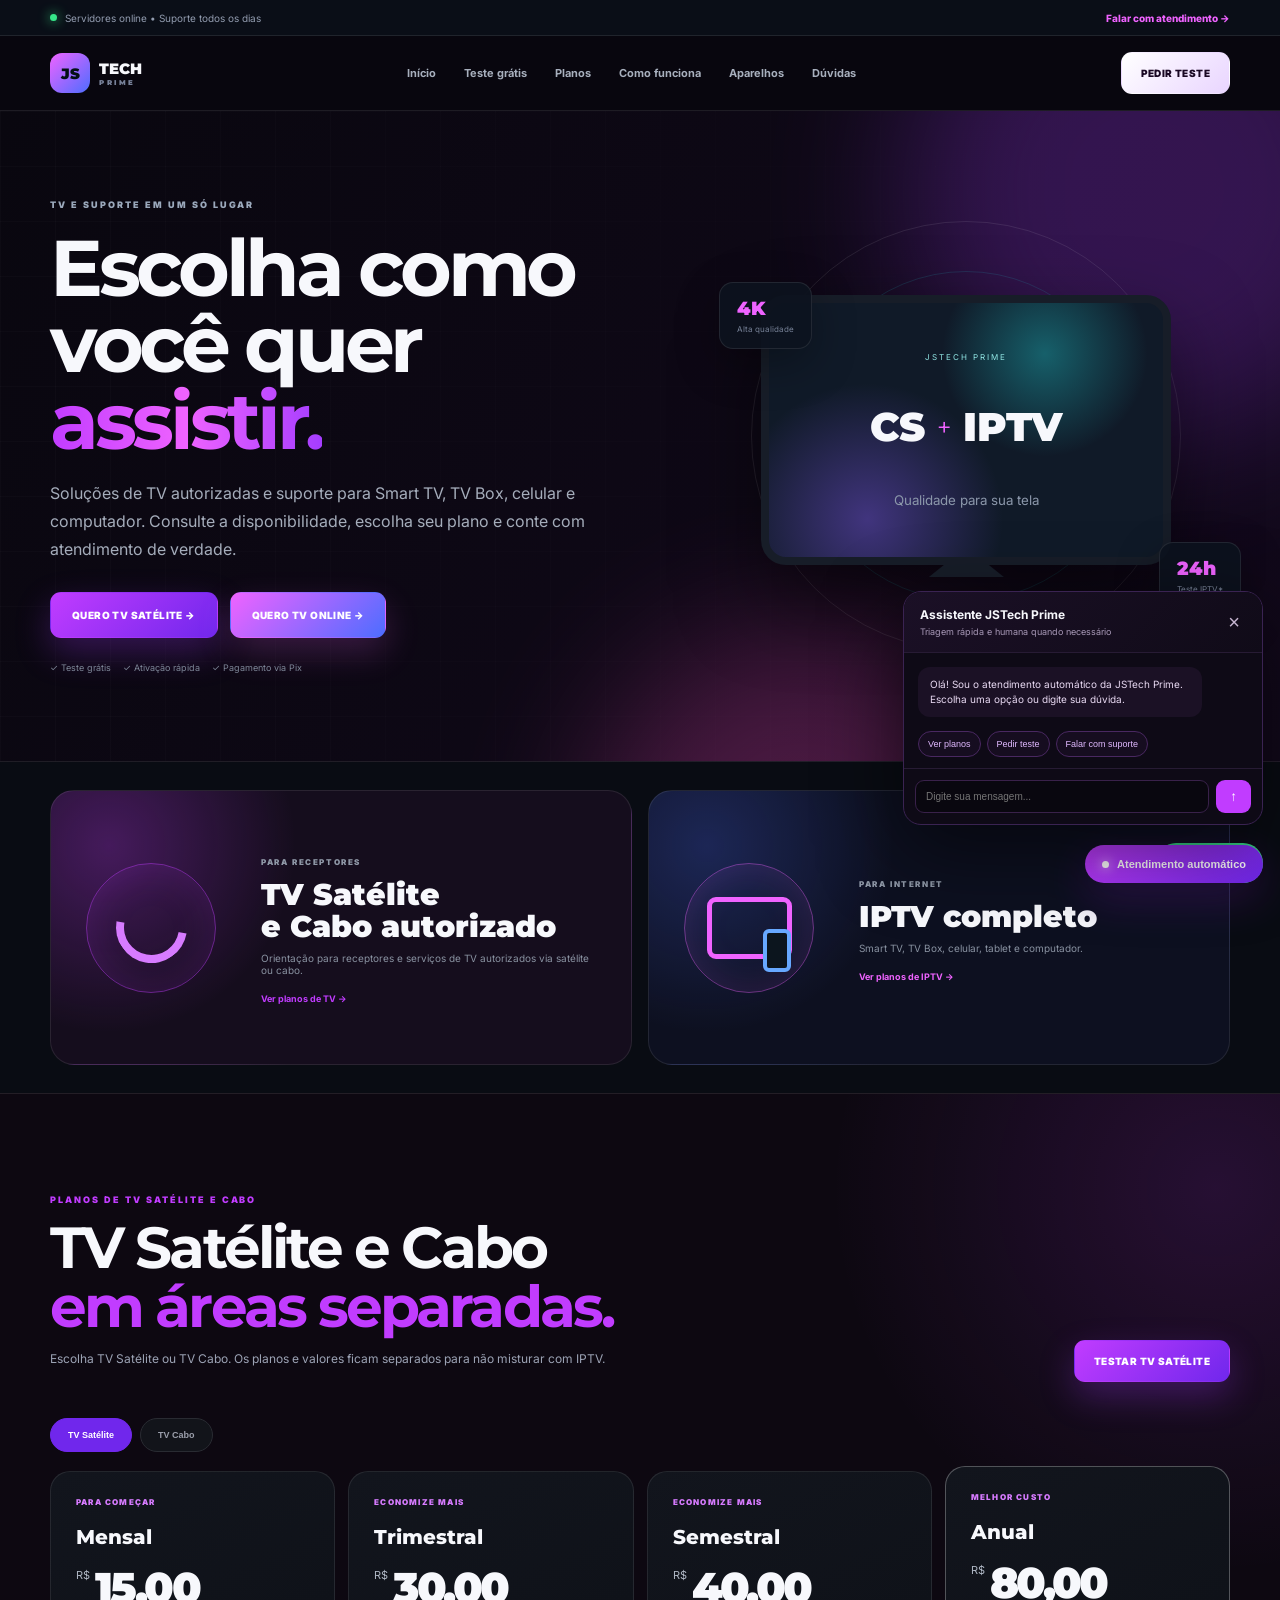
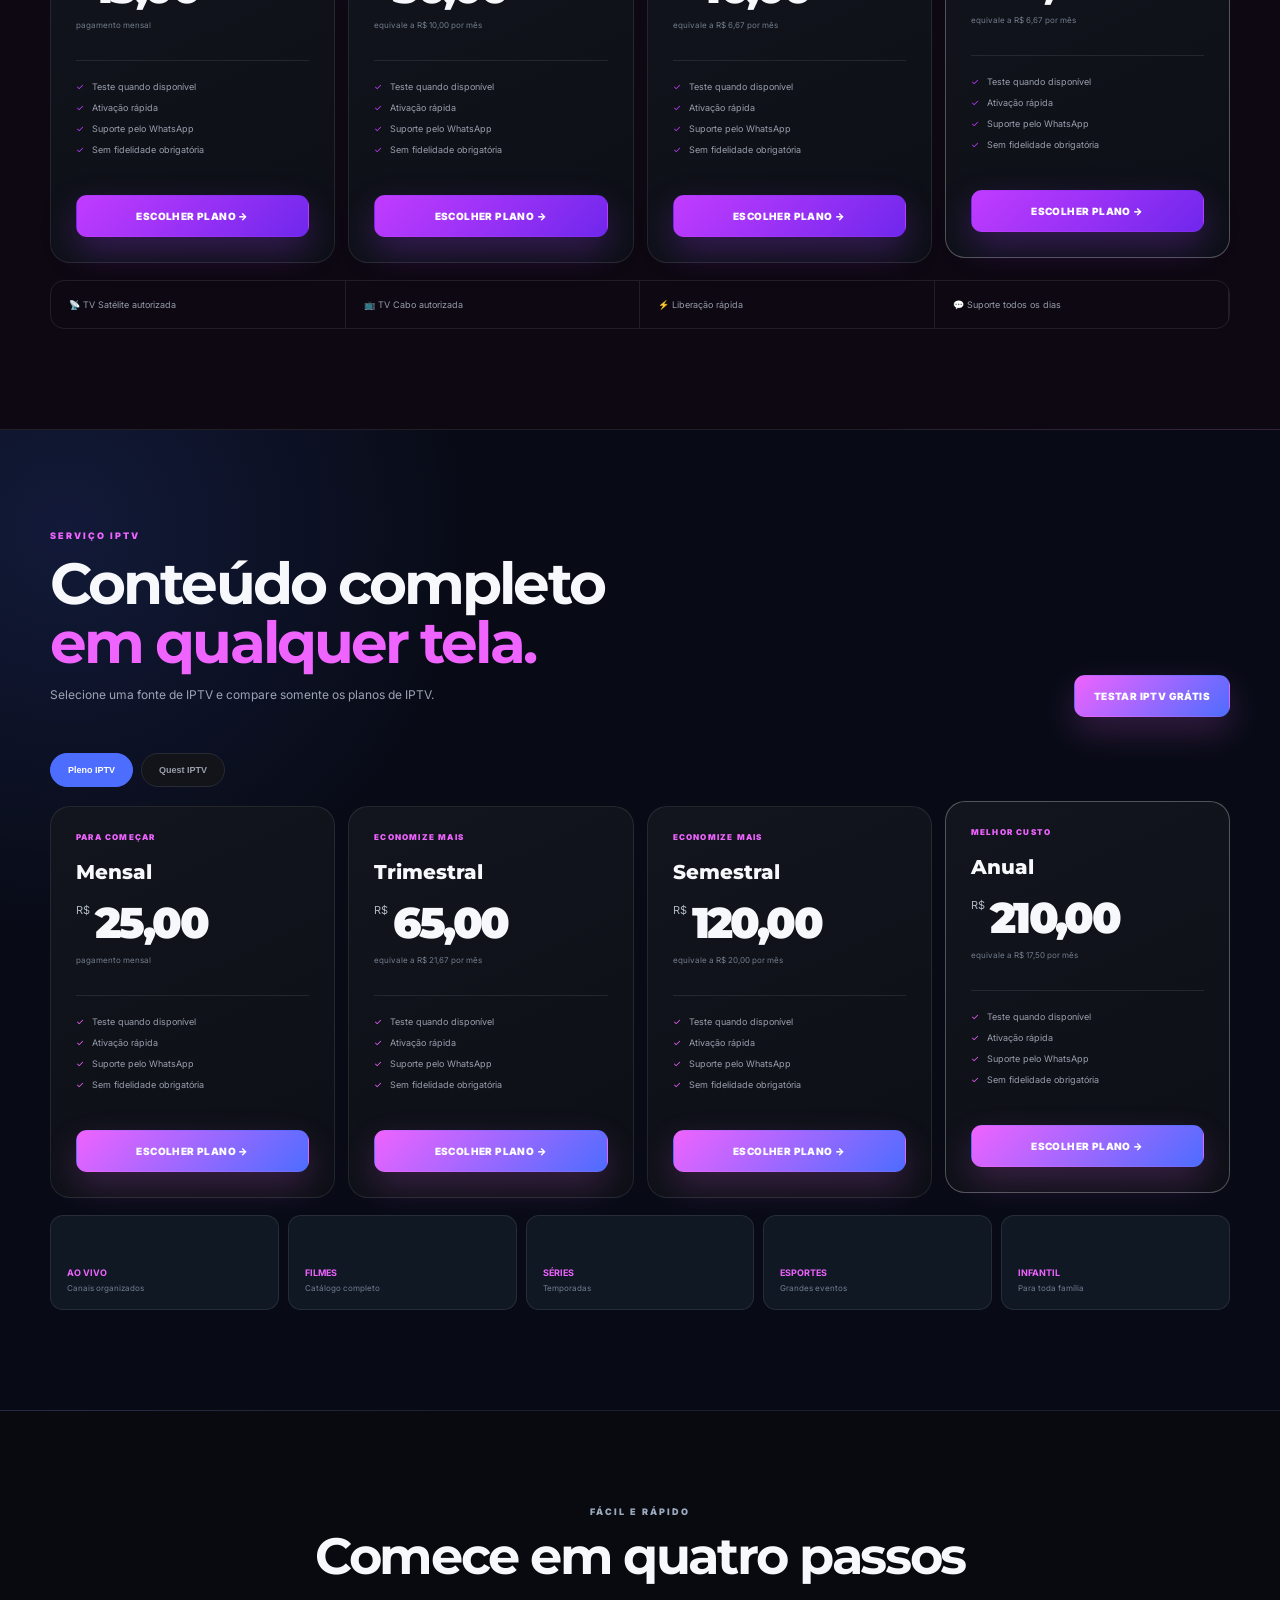
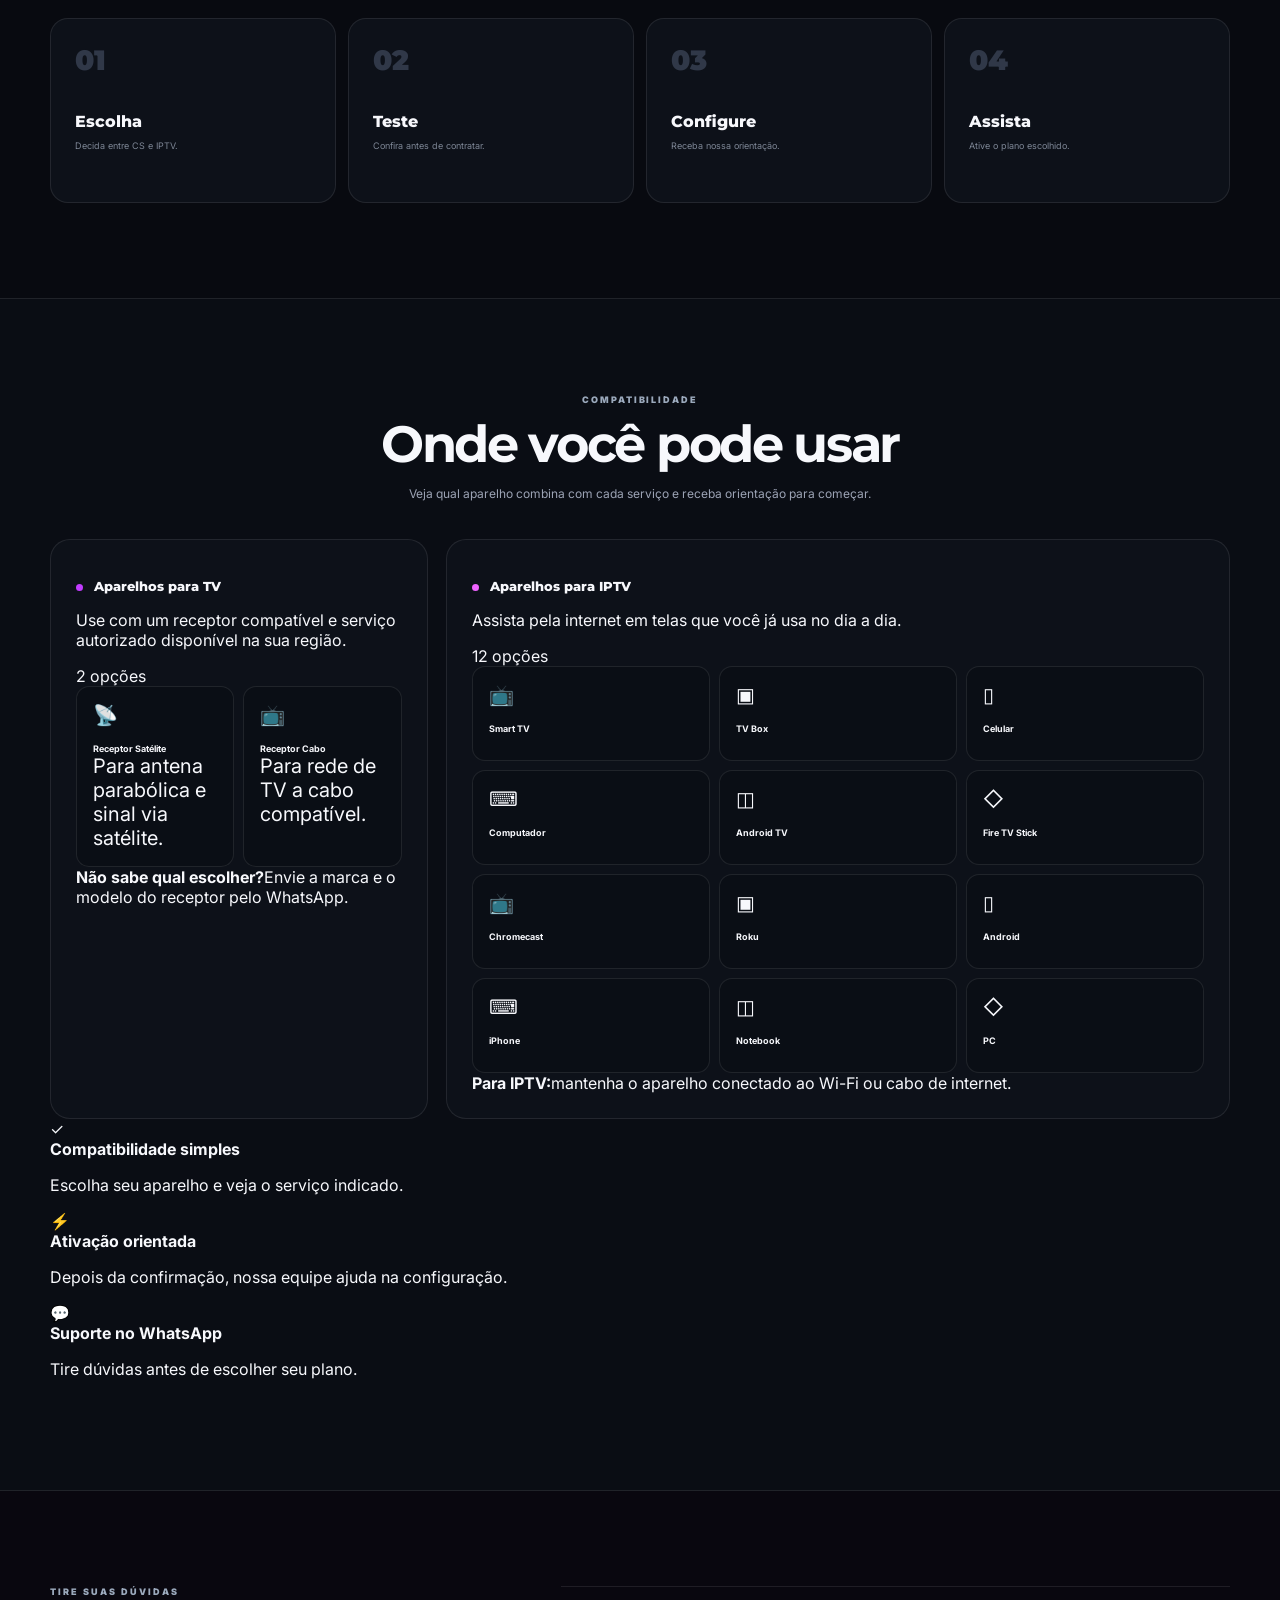
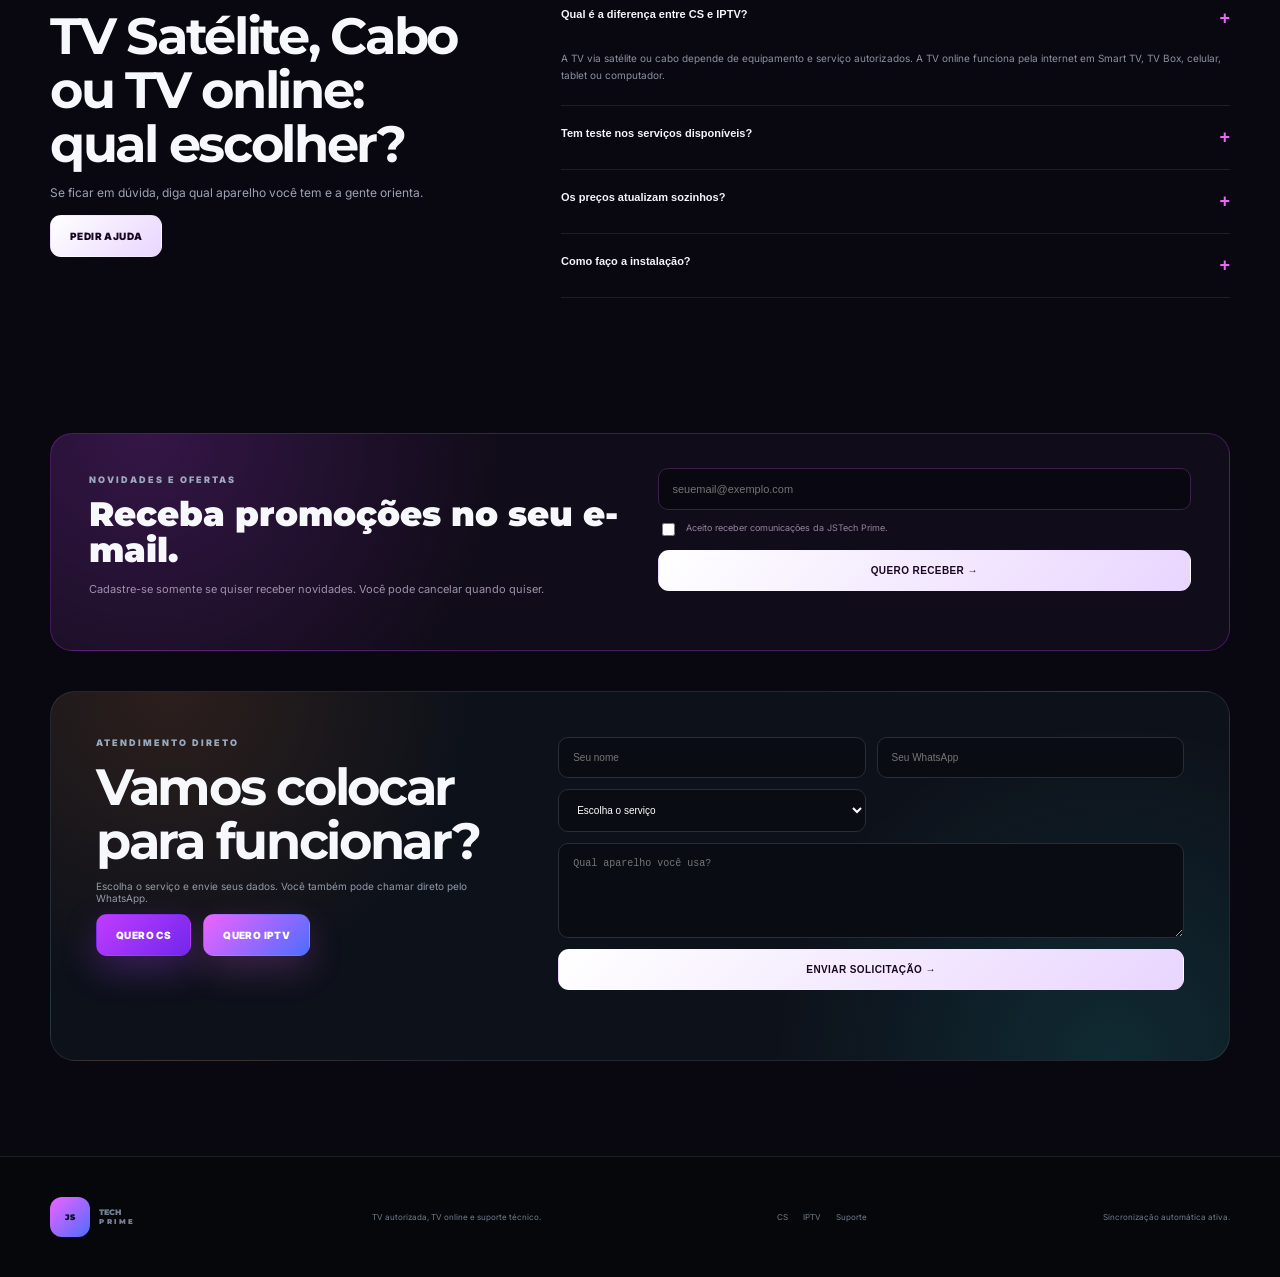
==== commit 0adf59be: "feat: preencher seção de compatibilidade" ====
--- a/index.html
+++ b/index.html
@@ -1,4 +1,4 @@
-<!doctype html><html lang="pt-BR"><head><meta charset="utf-8"><meta name="viewport" content="width=device-width,initial-scale=1,viewport-fit=cover"><title>JSTech Prime | TV autorizada, planos e suporte</title><meta name="description" content="JSTech Prime: planos de TV autorizada, testes quando disponíveis, suporte e atendimento pelo WhatsApp."><meta name="robots" content="noindex,nofollow"><meta name="theme-color" content="#07090f"><link rel="preconnect" href="https://fonts.googleapis.com"><link rel="preconnect" href="https://fonts.gstatic.com" crossorigin><link href="https://fonts.googleapis.com/css2?family=Inter:wght@400;600;700;800;900&family=Montserrat:wght@700;800;900&display=swap" rel="stylesheet"><link rel="stylesheet" href="styles.css?v=7">
+<!doctype html><html lang="pt-BR"><head><meta charset="utf-8"><meta name="viewport" content="width=device-width,initial-scale=1,viewport-fit=cover"><title>JSTech Prime | TV autorizada, planos e suporte</title><meta name="description" content="JSTech Prime: planos de TV autorizada, testes quando disponíveis, suporte e atendimento pelo WhatsApp."><meta name="robots" content="noindex,nofollow"><meta name="theme-color" content="#07090f"><link rel="preconnect" href="https://fonts.googleapis.com"><link rel="preconnect" href="https://fonts.gstatic.com" crossorigin><link href="https://fonts.googleapis.com/css2?family=Inter:wght@400;600;700;800;900&family=Montserrat:wght@700;800;900&display=swap" rel="stylesheet"><link rel="stylesheet" href="styles.css?v=8">
 <style>
 :root{--orange:#c13cff;--orange2:#7027ec;--cyan:#ef63ff;--blue:#4d6dff;--purple:#a53dff;--green:#36e889}
 body{background:#09070f}
@@ -53,7 +53,7 @@
 <section class="service-section cs-section" id="cs"><div class="container"><div class="service-head"><div><div class="eyebrow orange">PLANOS DE TV SATÉLITE E CABO</div><h2>TV Satélite e Cabo<br><em>em áreas separadas.</em></h2><p>Escolha TV Satélite ou TV Cabo. Os planos e valores ficam separados para não misturar com IPTV.</p></div><a class="button cs-button" data-wa="cs-trial">TESTAR TV SATÉLITE</a></div><div class="service-selector" id="csTabs"></div><div class="plan-grid" id="csPlans"><div class="loader"></div><div class="loader"></div><div class="loader"></div><div class="loader"></div></div><div class="service-features"><span>📡 TV Satélite autorizada</span><span>📺 TV Cabo autorizada</span><span>⚡ Liberação rápida</span><span>💬 Suporte todos os dias</span></div></div></section>
 <section class="service-section iptv-section" id="iptv"><div class="container"><div class="service-head"><div><div class="eyebrow cyan">SERVIÇO IPTV</div><h2>Conteúdo completo<br><em>em qualquer tela.</em></h2><p>Selecione uma fonte de IPTV e compare somente os planos de IPTV.</p></div><a class="button iptv-button" data-wa="iptv-trial">TESTAR IPTV GRÁTIS</a></div><div class="service-selector iptv-tabs" id="iptvTabs"></div><div class="plan-grid" id="iptvPlans"><div class="loader"></div><div class="loader"></div><div class="loader"></div><div class="loader"></div></div><div class="catalog-strip"><div><b>AO VIVO</b><span>Canais organizados</span></div><div><b>FILMES</b><span>Catálogo completo</span></div><div><b>SÉRIES</b><span>Temporadas</span></div><div><b>ESPORTES</b><span>Grandes eventos</span></div><div><b>INFANTIL</b><span>Para toda família</span></div></div></div></section>
 <section class="how" id="como"><div class="container"><div class="title center"><div class="eyebrow">FÁCIL E RÁPIDO</div><h2>Comece em quatro passos</h2></div><div class="steps"><article><b>01</b><span>Escolha</span><p>Decida entre CS e IPTV.</p></article><article><b>02</b><span>Teste</span><p>Confira antes de contratar.</p></article><article><b>03</b><span>Configure</span><p>Receba nossa orientação.</p></article><article><b>04</b><span>Assista</span><p>Ative o plano escolhido.</p></article></div></div></section>
-<section class="devices" id="aparelhos"><div class="container"><div class="title center"><div class="eyebrow">COMPATIBILIDADE</div><h2>Onde você pode usar</h2><p>CS nos receptores compatíveis. IPTV nos aparelhos conectados à internet.</p></div><div class="device-columns"><div><h3><i class="dot orange-dot"></i> Aparelhos para CS</h3><div class="device-list"><article>📡<b>Receptor Satélite</b></article><article>📺<b>Receptor Cabo</b></article></div></div><div><h3><i class="dot cyan-dot"></i> Aparelhos para IPTV</h3><div class="device-list" id="deviceList"></div></div></div></div></section>
+<section class="devices" id="aparelhos"><div class="container"><div class="title center"><div class="eyebrow">COMPATIBILIDADE</div><h2>Onde você pode usar</h2><p>Veja qual aparelho combina com cada serviço e receba orientação para começar.</p></div><div class="device-columns"><div class="device-panel cs-panel"><div class="device-panel-head"><div><h3><i class="dot orange-dot"></i> Aparelhos para TV</h3><p>Use com um receptor compatível e serviço autorizado disponível na sua região.</p></div><span class="device-count">2 opções</span></div><div class="device-list cs-device-list"><article><span class="device-symbol">📡</span><b>Receptor Satélite</b><span class="device-sub">Para antena parabólica e sinal via satélite.</span></article><article><span class="device-symbol">📺</span><b>Receptor Cabo</b><span class="device-sub">Para rede de TV a cabo compatível.</span></article></div><div class="device-tip"><strong>Não sabe qual escolher?</strong><span>Envie a marca e o modelo do receptor pelo WhatsApp.</span></div></div><div class="device-panel iptv-panel"><div class="device-panel-head"><div><h3><i class="dot cyan-dot"></i> Aparelhos para IPTV</h3><p>Assista pela internet em telas que você já usa no dia a dia.</p></div><span class="device-count">12 opções</span></div><div class="device-list" id="deviceList"></div><div class="device-tip"><strong>Para IPTV:</strong><span>mantenha o aparelho conectado ao Wi-Fi ou cabo de internet.</span></div></div></div><div class="device-note-row"><div class="device-note"><span class="device-note-icon">✓</span><div><strong>Compatibilidade simples</strong><p>Escolha seu aparelho e veja o serviço indicado.</p></div></div><div class="device-note"><span class="device-note-icon">⚡</span><div><strong>Ativação orientada</strong><p>Depois da confirmação, nossa equipe ajuda na configuração.</p></div></div><div class="device-note"><span class="device-note-icon">💬</span><div><strong>Suporte no WhatsApp</strong><p>Tire dúvidas antes de escolher seu plano.</p></div></div></div></div></section>
 <section class="faq-section" id="faq"><div class="container faq-layout"><div class="title"><div class="eyebrow">TIRE SUAS DÚVIDAS</div><h2>TV Satélite, Cabo ou TV online:<br>qual escolher?</h2><p>Se ficar em dúvida, diga qual aparelho você tem e a gente orienta.</p><a class="button primary" data-wa="support">PEDIR AJUDA</a></div><div class="faq-list"><article class="faq open"><button>Qual é a diferença entre CS e IPTV?<span>+</span></button><p>A TV via satélite ou cabo depende de equipamento e serviço autorizados. A TV online funciona pela internet em Smart TV, TV Box, celular, tablet ou computador.</p></article><article class="faq"><button>Tem teste nos serviços disponíveis?<span>+</span></button><p>Quando disponível, a equipe confirma pelo WhatsApp qual teste é compatível com seu aparelho.</p></article><article class="faq"><button>Os preços atualizam sozinhos?<span>+</span></button><p>Sim. O Supabase verifica as fontes automaticamente e mantém o último valor válido se alguma página sair do ar.</p></article><article class="faq"><button>Como faço a instalação?<span>+</span></button><p>Você informa o aparelho e recebe a orientação correta para configurar.</p></article></div></div></section>
 
 <section class="promo-section" id="novidades">
@@ -71,7 +71,7 @@
     </form>
   </div>
 </section><section class="contact"><div class="container contact-box"><div><div class="eyebrow">ATENDIMENTO DIRETO</div><h2>Vamos colocar para funcionar?</h2><p>Escolha o serviço e envie seus dados. Você também pode chamar direto pelo WhatsApp.</p><div class="contact-buttons"><a class="button cs-button" data-wa="cs-trial">QUERO CS</a><a class="button iptv-button" data-wa="iptv-trial">QUERO IPTV</a></div></div><form id="leadForm"><input name="nome" placeholder="Seu nome" required><input name="whatsapp" inputmode="tel" placeholder="Seu WhatsApp" required><select name="servico" required><option value="">Escolha o serviço</option><option>TV Satélite autorizada</option><option>TV Cabo autorizada</option><option>TV Online</option><option>Suporte</option></select><textarea name="mensagem" placeholder="Qual aparelho você usa?"></textarea><button class="button primary" type="submit">ENVIAR SOLICITAÇÃO →</button><div id="formStatus"></div></form></div></section></main>
-<footer><div class="container footer"><a class="logo" href="#inicio"><span>JS</span><div>TECH<small>PRIME</small></div></a><p>TV autorizada, TV online e suporte técnico.</p><div><a href="#cs">CS</a><a href="#iptv">IPTV</a><a data-wa="support">Suporte</a></div><small id="lastUpdate">Sincronização automática ativa.</small></div></footer><a class="whatsapp" data-wa="general">☏ <b>WhatsApp</b></a><script src="app.js?v=7"></script>
+<footer><div class="container footer"><a class="logo" href="#inicio"><span>JS</span><div>TECH<small>PRIME</small></div></a><p>TV autorizada, TV online e suporte técnico.</p><div><a href="#cs">CS</a><a href="#iptv">IPTV</a><a data-wa="support">Suporte</a></div><small id="lastUpdate">Sincronização automática ativa.</small></div></footer><a class="whatsapp" data-wa="general">☏ <b>WhatsApp</b></a><script src="app.js?v=8"></script>
 <div class="chat-widget">
   <button id="chatToggle" class="chat-launcher" type="button" aria-expanded="true" aria-controls="chatPanel"><span class="chat-dot"></span> Atendimento automático</button>
   <section id="chatPanel" class="chat-panel">
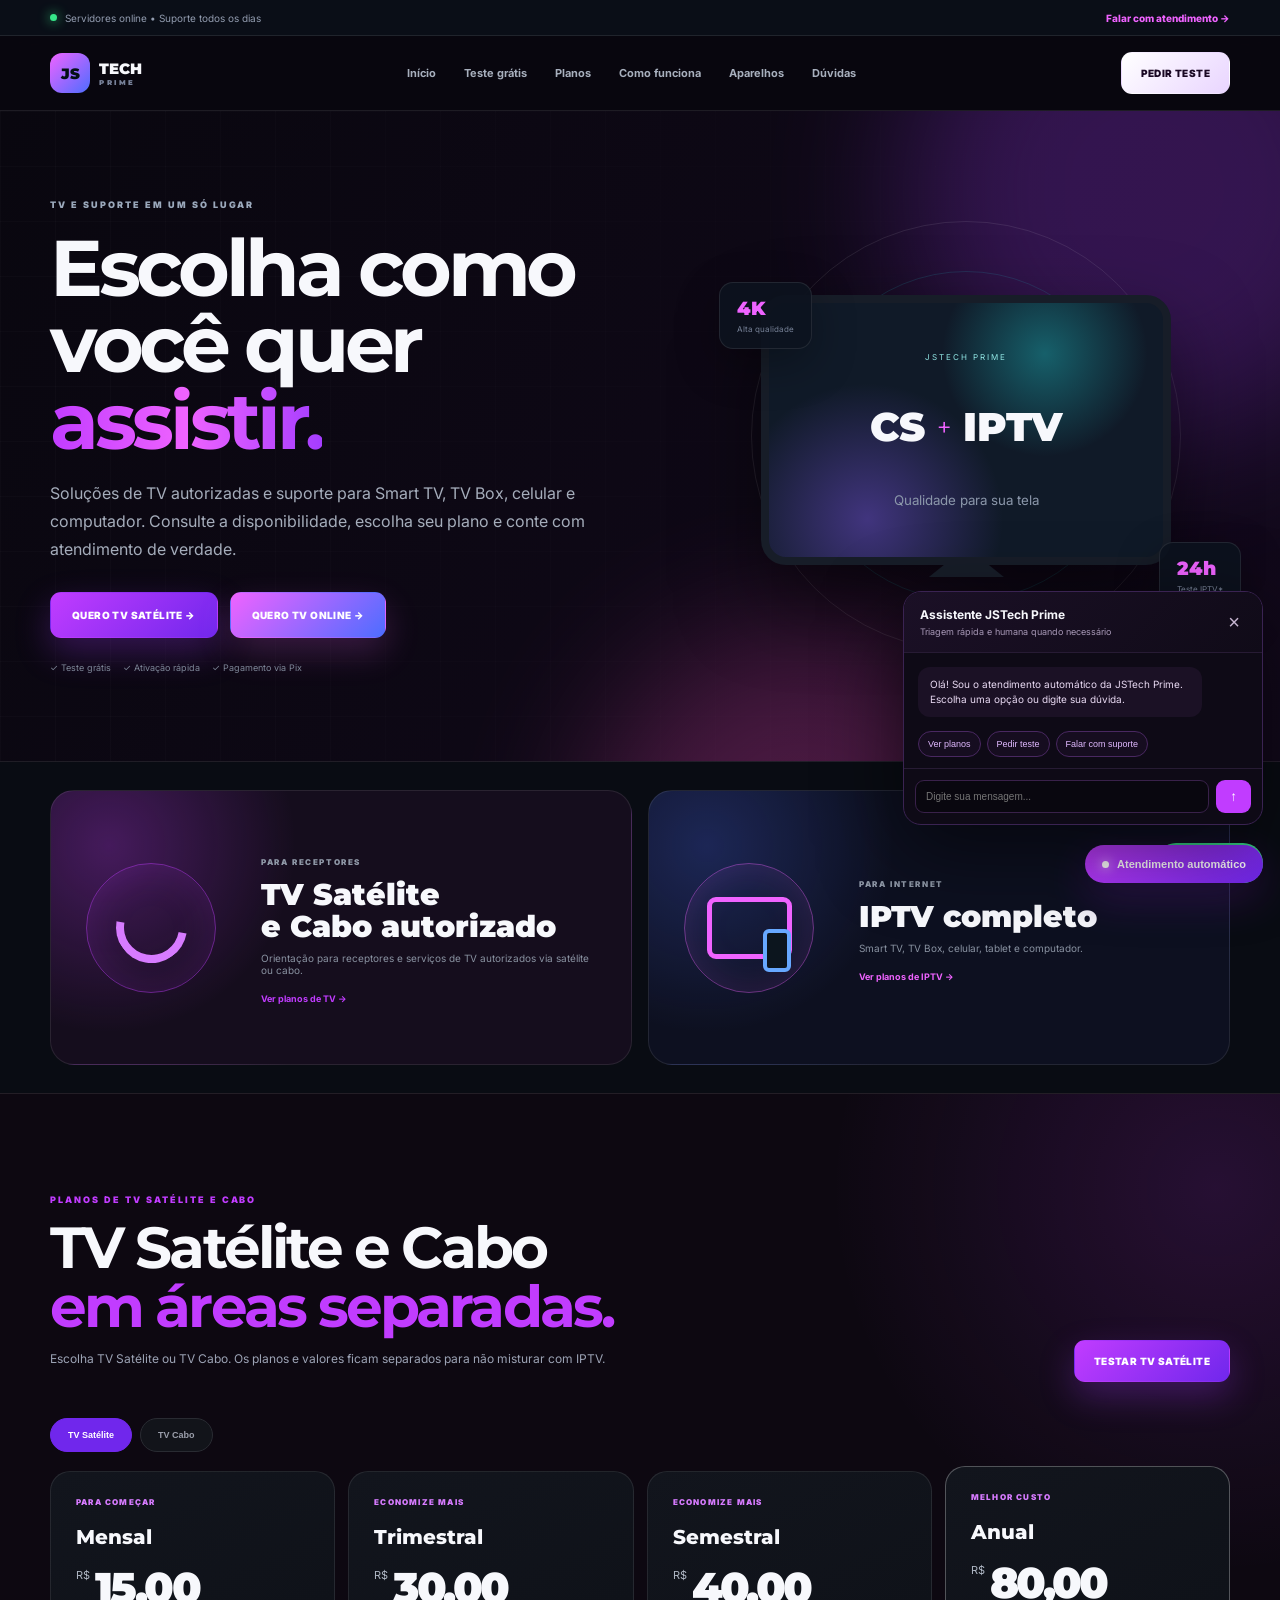
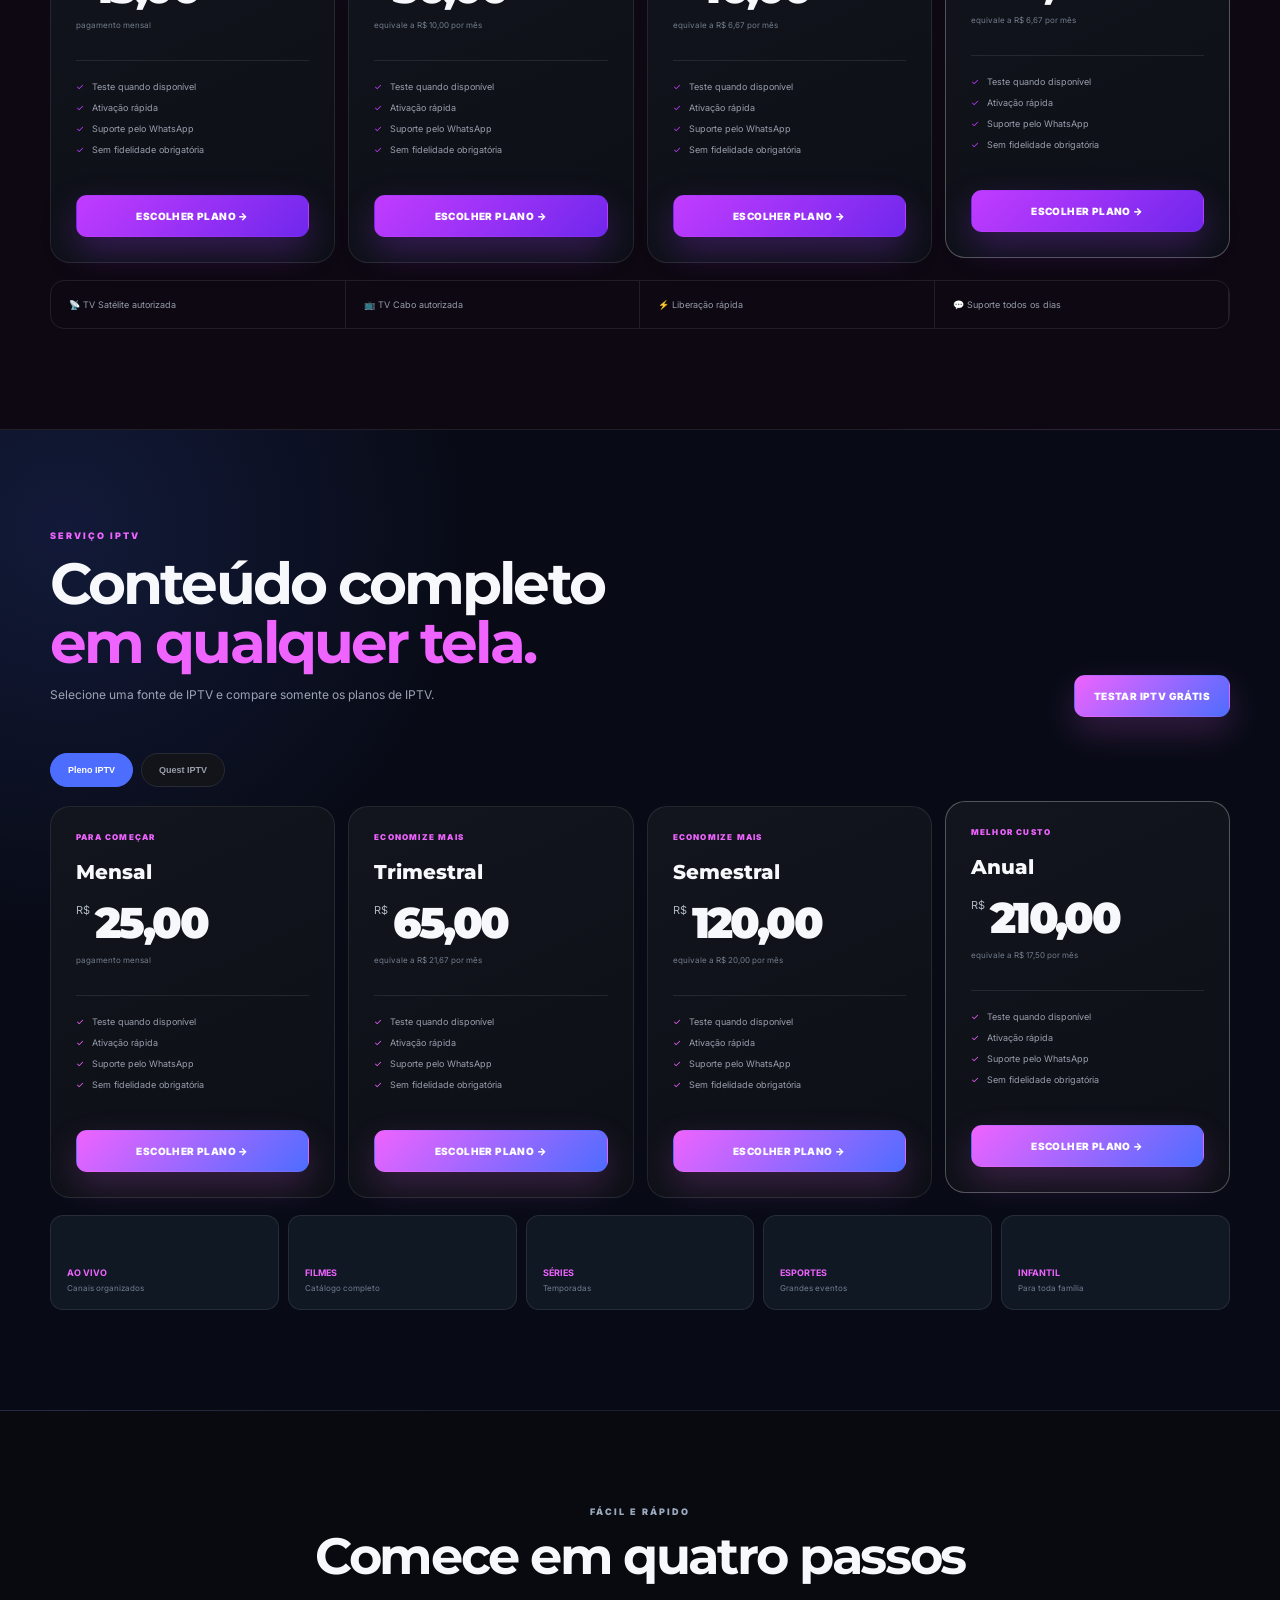
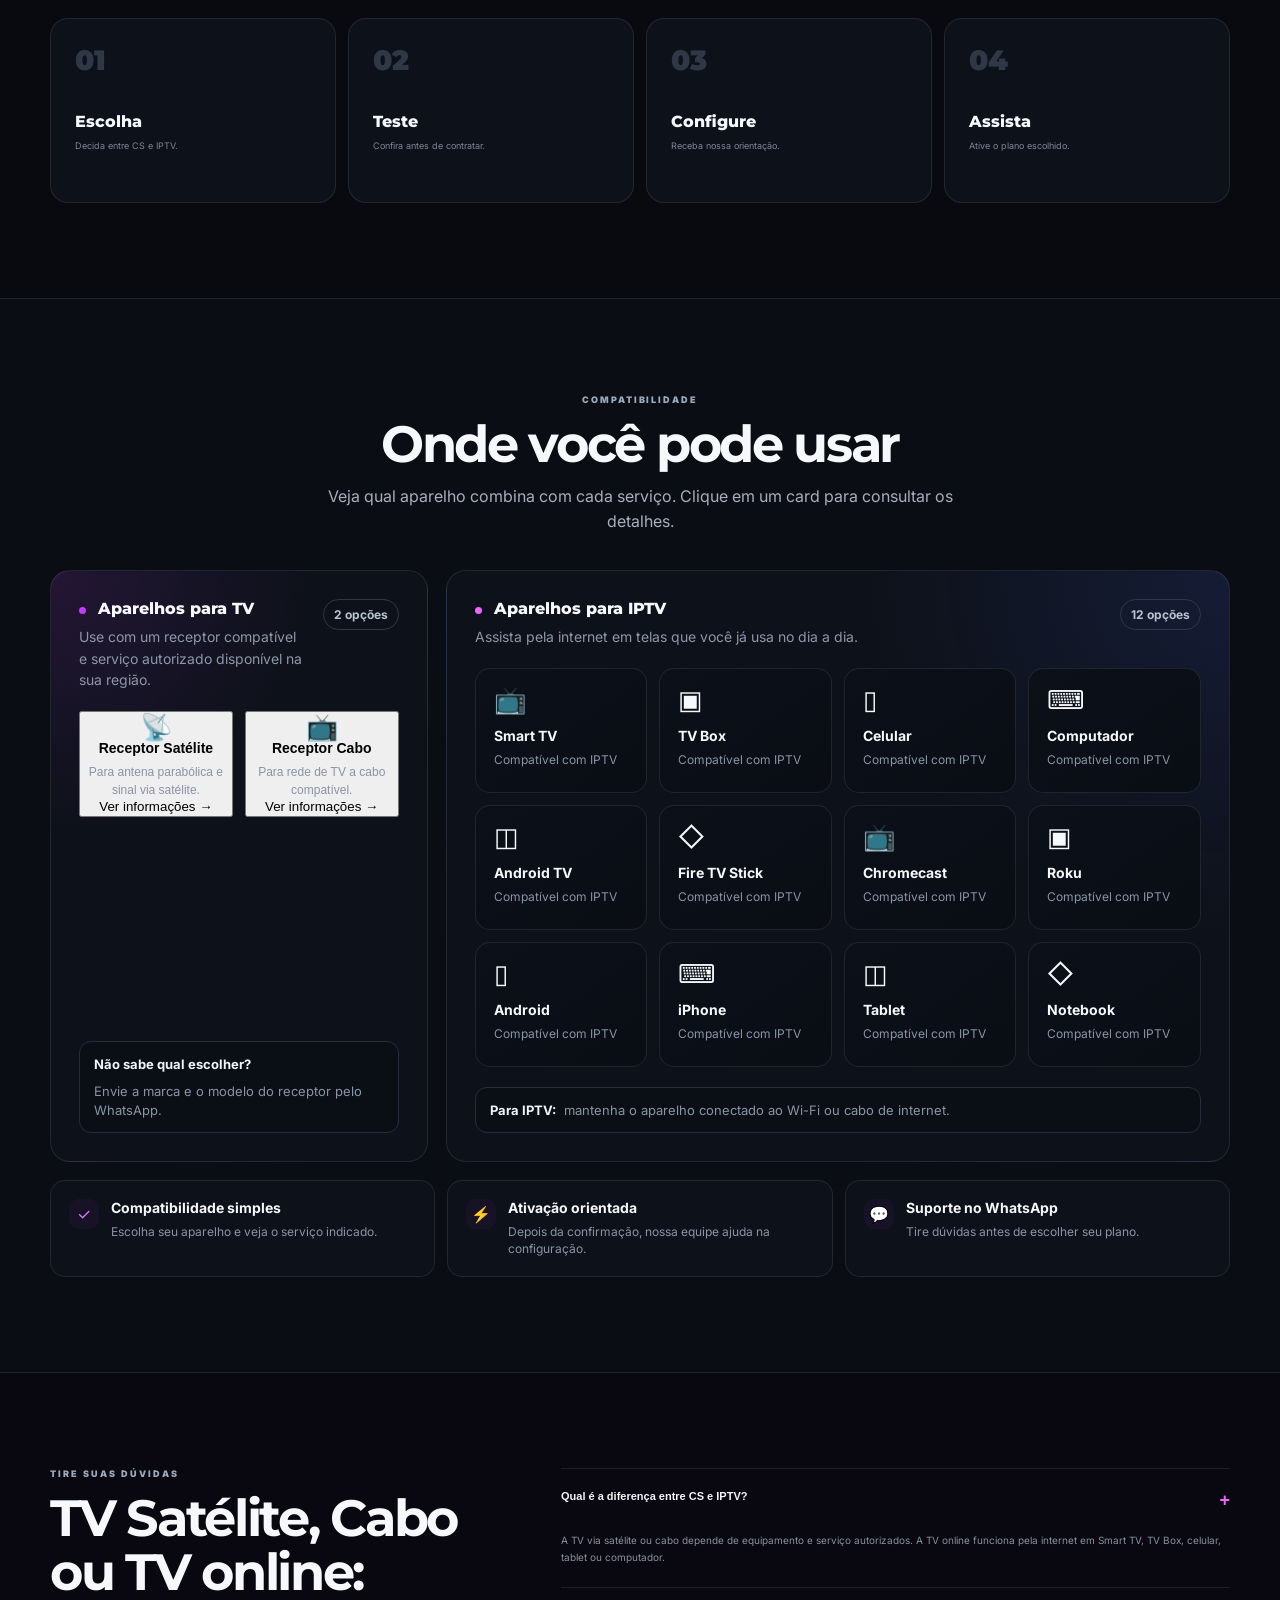
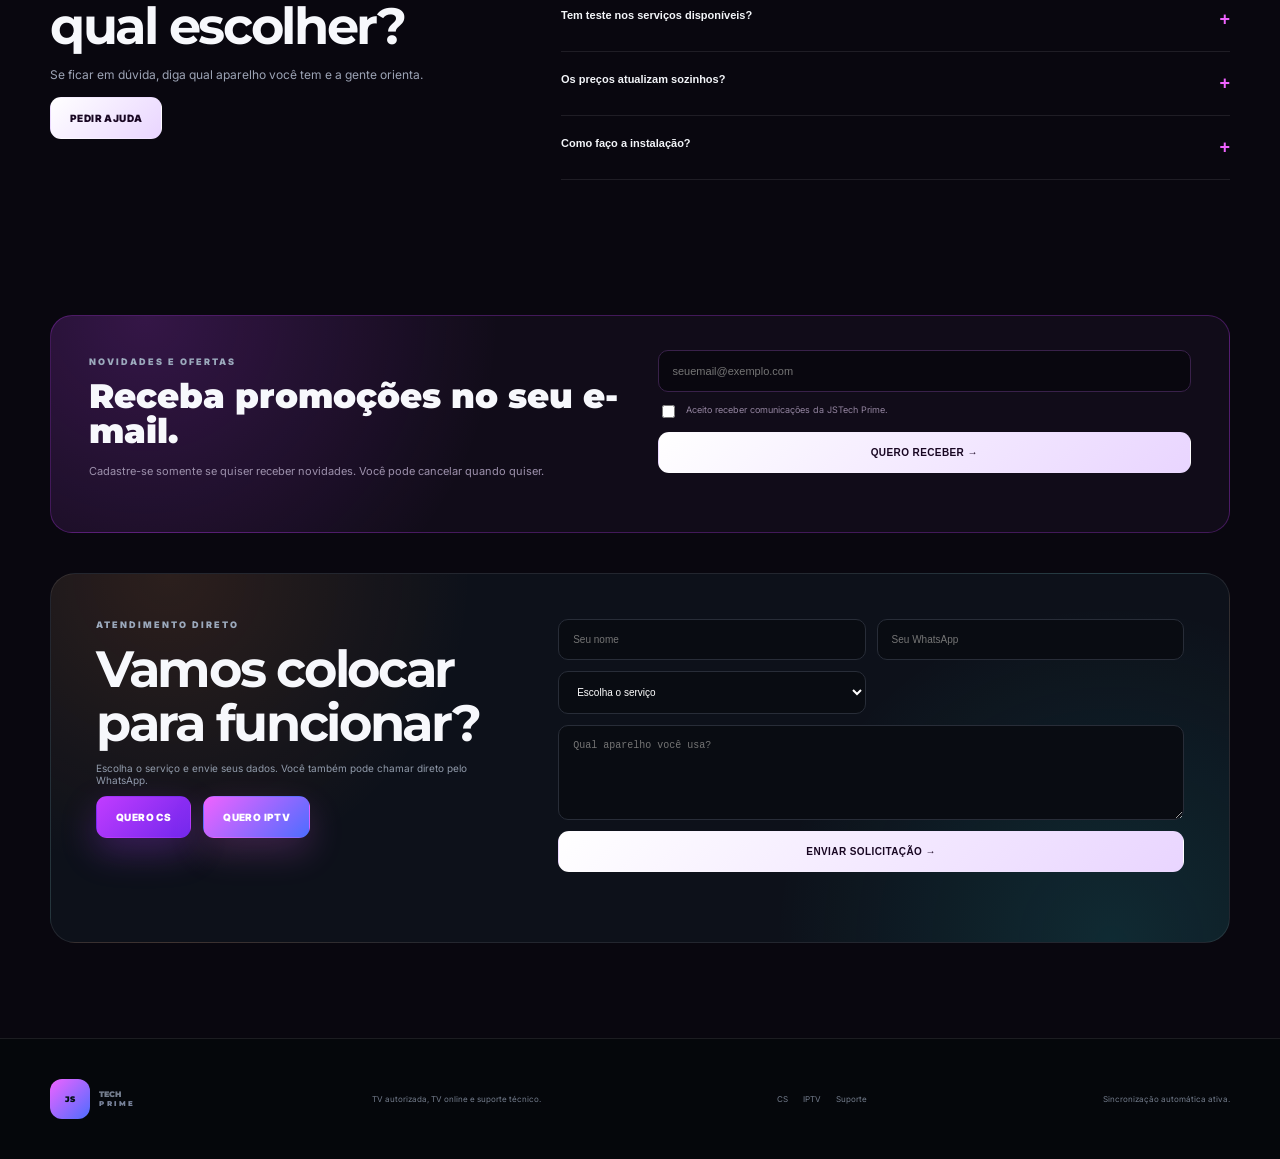
==== commit a1619629: "feat: adicionar detalhes clicaveis aos aparelhos" ====
--- a/index.html
+++ b/index.html
@@ -1,4 +1,4 @@
-<!doctype html><html lang="pt-BR"><head><meta charset="utf-8"><meta name="viewport" content="width=device-width,initial-scale=1,viewport-fit=cover"><title>JSTech Prime | TV autorizada, planos e suporte</title><meta name="description" content="JSTech Prime: planos de TV autorizada, testes quando disponíveis, suporte e atendimento pelo WhatsApp."><meta name="robots" content="noindex,nofollow"><meta name="theme-color" content="#07090f"><link rel="preconnect" href="https://fonts.googleapis.com"><link rel="preconnect" href="https://fonts.gstatic.com" crossorigin><link href="https://fonts.googleapis.com/css2?family=Inter:wght@400;600;700;800;900&family=Montserrat:wght@700;800;900&display=swap" rel="stylesheet"><link rel="stylesheet" href="styles.css?v=8">
+<!doctype html><html lang="pt-BR"><head><meta charset="utf-8"><meta name="viewport" content="width=device-width,initial-scale=1,viewport-fit=cover"><title>JSTech Prime | TV autorizada, planos e suporte</title><meta name="description" content="JSTech Prime: planos de TV autorizada, testes quando disponíveis, suporte e atendimento pelo WhatsApp."><meta name="robots" content="noindex,nofollow"><meta name="theme-color" content="#07090f"><link rel="preconnect" href="https://fonts.googleapis.com"><link rel="preconnect" href="https://fonts.gstatic.com" crossorigin><link href="https://fonts.googleapis.com/css2?family=Inter:wght@400;600;700;800;900&family=Montserrat:wght@700;800;900&display=swap" rel="stylesheet"><link rel="stylesheet" href="styles.css?v=9">
 <style>
 :root{--orange:#c13cff;--orange2:#7027ec;--cyan:#ef63ff;--blue:#4d6dff;--purple:#a53dff;--green:#36e889}
 body{background:#09070f}
@@ -53,7 +53,7 @@
 <section class="service-section cs-section" id="cs"><div class="container"><div class="service-head"><div><div class="eyebrow orange">PLANOS DE TV SATÉLITE E CABO</div><h2>TV Satélite e Cabo<br><em>em áreas separadas.</em></h2><p>Escolha TV Satélite ou TV Cabo. Os planos e valores ficam separados para não misturar com IPTV.</p></div><a class="button cs-button" data-wa="cs-trial">TESTAR TV SATÉLITE</a></div><div class="service-selector" id="csTabs"></div><div class="plan-grid" id="csPlans"><div class="loader"></div><div class="loader"></div><div class="loader"></div><div class="loader"></div></div><div class="service-features"><span>📡 TV Satélite autorizada</span><span>📺 TV Cabo autorizada</span><span>⚡ Liberação rápida</span><span>💬 Suporte todos os dias</span></div></div></section>
 <section class="service-section iptv-section" id="iptv"><div class="container"><div class="service-head"><div><div class="eyebrow cyan">SERVIÇO IPTV</div><h2>Conteúdo completo<br><em>em qualquer tela.</em></h2><p>Selecione uma fonte de IPTV e compare somente os planos de IPTV.</p></div><a class="button iptv-button" data-wa="iptv-trial">TESTAR IPTV GRÁTIS</a></div><div class="service-selector iptv-tabs" id="iptvTabs"></div><div class="plan-grid" id="iptvPlans"><div class="loader"></div><div class="loader"></div><div class="loader"></div><div class="loader"></div></div><div class="catalog-strip"><div><b>AO VIVO</b><span>Canais organizados</span></div><div><b>FILMES</b><span>Catálogo completo</span></div><div><b>SÉRIES</b><span>Temporadas</span></div><div><b>ESPORTES</b><span>Grandes eventos</span></div><div><b>INFANTIL</b><span>Para toda família</span></div></div></div></section>
 <section class="how" id="como"><div class="container"><div class="title center"><div class="eyebrow">FÁCIL E RÁPIDO</div><h2>Comece em quatro passos</h2></div><div class="steps"><article><b>01</b><span>Escolha</span><p>Decida entre CS e IPTV.</p></article><article><b>02</b><span>Teste</span><p>Confira antes de contratar.</p></article><article><b>03</b><span>Configure</span><p>Receba nossa orientação.</p></article><article><b>04</b><span>Assista</span><p>Ative o plano escolhido.</p></article></div></div></section>
-<section class="devices" id="aparelhos"><div class="container"><div class="title center"><div class="eyebrow">COMPATIBILIDADE</div><h2>Onde você pode usar</h2><p>Veja qual aparelho combina com cada serviço e receba orientação para começar.</p></div><div class="device-columns"><div class="device-panel cs-panel"><div class="device-panel-head"><div><h3><i class="dot orange-dot"></i> Aparelhos para TV</h3><p>Use com um receptor compatível e serviço autorizado disponível na sua região.</p></div><span class="device-count">2 opções</span></div><div class="device-list cs-device-list"><article><span class="device-symbol">📡</span><b>Receptor Satélite</b><span class="device-sub">Para antena parabólica e sinal via satélite.</span></article><article><span class="device-symbol">📺</span><b>Receptor Cabo</b><span class="device-sub">Para rede de TV a cabo compatível.</span></article></div><div class="device-tip"><strong>Não sabe qual escolher?</strong><span>Envie a marca e o modelo do receptor pelo WhatsApp.</span></div></div><div class="device-panel iptv-panel"><div class="device-panel-head"><div><h3><i class="dot cyan-dot"></i> Aparelhos para IPTV</h3><p>Assista pela internet em telas que você já usa no dia a dia.</p></div><span class="device-count">12 opções</span></div><div class="device-list" id="deviceList"></div><div class="device-tip"><strong>Para IPTV:</strong><span>mantenha o aparelho conectado ao Wi-Fi ou cabo de internet.</span></div></div></div><div class="device-note-row"><div class="device-note"><span class="device-note-icon">✓</span><div><strong>Compatibilidade simples</strong><p>Escolha seu aparelho e veja o serviço indicado.</p></div></div><div class="device-note"><span class="device-note-icon">⚡</span><div><strong>Ativação orientada</strong><p>Depois da confirmação, nossa equipe ajuda na configuração.</p></div></div><div class="device-note"><span class="device-note-icon">💬</span><div><strong>Suporte no WhatsApp</strong><p>Tire dúvidas antes de escolher seu plano.</p></div></div></div></div></section>
+<section class="devices" id="aparelhos"><div class="container"><div class="title center"><div class="eyebrow">COMPATIBILIDADE</div><h2>Onde você pode usar</h2><p>Veja qual aparelho combina com cada serviço. Clique em um card para consultar os detalhes.</p></div><div class="device-columns"><div class="device-panel cs-panel"><div class="device-panel-head"><div><h3><i class="dot orange-dot"></i> Aparelhos para TV</h3><p>Use com um receptor compatível e serviço autorizado disponível na sua região.</p></div><span class="device-count">2 opções</span></div><div class="device-list cs-device-list"><button type="button" class="device-card" data-device="receptor-satelite"><span class="device-symbol">📡</span><b>Receptor Satélite</b><span class="device-sub">Para antena parabólica e sinal via satélite.</span><span class="device-link">Ver informações →</span></button><button type="button" class="device-card" data-device="receptor-cabo"><span class="device-symbol">📺</span><b>Receptor Cabo</b><span class="device-sub">Para rede de TV a cabo compatível.</span><span class="device-link">Ver informações →</span></button></div><div class="device-tip"><strong>Não sabe qual escolher?</strong><span>Envie a marca e o modelo do receptor pelo WhatsApp.</span></div></div><div class="device-panel iptv-panel"><div class="device-panel-head"><div><h3><i class="dot cyan-dot"></i> Aparelhos para IPTV</h3><p>Assista pela internet em telas que você já usa no dia a dia.</p></div><span class="device-count">12 opções</span></div><div class="device-list" id="deviceList"></div><div class="device-tip"><strong>Para IPTV:</strong><span>mantenha o aparelho conectado ao Wi-Fi ou cabo de internet.</span></div></div></div><div class="device-note-row"><div class="device-note"><span class="device-note-icon">✓</span><div><strong>Compatibilidade simples</strong><p>Escolha seu aparelho e veja o serviço indicado.</p></div></div><div class="device-note"><span class="device-note-icon">⚡</span><div><strong>Ativação orientada</strong><p>Depois da confirmação, nossa equipe ajuda na configuração.</p></div></div><div class="device-note"><span class="device-note-icon">💬</span><div><strong>Suporte no WhatsApp</strong><p>Tire dúvidas antes de escolher seu plano.</p></div></div></div></div></section><div id="deviceModal" class="device-modal" hidden aria-hidden="true"><div class="device-modal-backdrop" data-device-close></div><section class="device-modal-card" role="dialog" aria-modal="true" aria-labelledby="deviceModalTitle"><button type="button" class="device-modal-close" id="deviceModalClose" aria-label="Fechar informações">×</button><span class="device-modal-kicker" id="deviceModalKicker">COMPATIBILIDADE</span><h2 id="deviceModalTitle">Informações do aparelho</h2><p id="deviceModalLead">Confira os detalhes para escolher com segurança.</p><div class="device-modal-grid"><div><span>O que você precisa</span><strong id="deviceModalNeed"></strong></div><div><span>Como funciona</span><strong id="deviceModalHow"></strong></div></div><div class="device-modal-actions"><a class="button primary" id="deviceModalWhatsapp" target="_blank" rel="noopener noreferrer">CONSULTAR NO WHATSAPP →</a><button type="button" class="device-modal-secondary" data-device-close>Fechar</button></div></section></div>
 <section class="faq-section" id="faq"><div class="container faq-layout"><div class="title"><div class="eyebrow">TIRE SUAS DÚVIDAS</div><h2>TV Satélite, Cabo ou TV online:<br>qual escolher?</h2><p>Se ficar em dúvida, diga qual aparelho você tem e a gente orienta.</p><a class="button primary" data-wa="support">PEDIR AJUDA</a></div><div class="faq-list"><article class="faq open"><button>Qual é a diferença entre CS e IPTV?<span>+</span></button><p>A TV via satélite ou cabo depende de equipamento e serviço autorizados. A TV online funciona pela internet em Smart TV, TV Box, celular, tablet ou computador.</p></article><article class="faq"><button>Tem teste nos serviços disponíveis?<span>+</span></button><p>Quando disponível, a equipe confirma pelo WhatsApp qual teste é compatível com seu aparelho.</p></article><article class="faq"><button>Os preços atualizam sozinhos?<span>+</span></button><p>Sim. O Supabase verifica as fontes automaticamente e mantém o último valor válido se alguma página sair do ar.</p></article><article class="faq"><button>Como faço a instalação?<span>+</span></button><p>Você informa o aparelho e recebe a orientação correta para configurar.</p></article></div></div></section>
 
 <section class="promo-section" id="novidades">
@@ -71,7 +71,7 @@
     </form>
   </div>
 </section><section class="contact"><div class="container contact-box"><div><div class="eyebrow">ATENDIMENTO DIRETO</div><h2>Vamos colocar para funcionar?</h2><p>Escolha o serviço e envie seus dados. Você também pode chamar direto pelo WhatsApp.</p><div class="contact-buttons"><a class="button cs-button" data-wa="cs-trial">QUERO CS</a><a class="button iptv-button" data-wa="iptv-trial">QUERO IPTV</a></div></div><form id="leadForm"><input name="nome" placeholder="Seu nome" required><input name="whatsapp" inputmode="tel" placeholder="Seu WhatsApp" required><select name="servico" required><option value="">Escolha o serviço</option><option>TV Satélite autorizada</option><option>TV Cabo autorizada</option><option>TV Online</option><option>Suporte</option></select><textarea name="mensagem" placeholder="Qual aparelho você usa?"></textarea><button class="button primary" type="submit">ENVIAR SOLICITAÇÃO →</button><div id="formStatus"></div></form></div></section></main>
-<footer><div class="container footer"><a class="logo" href="#inicio"><span>JS</span><div>TECH<small>PRIME</small></div></a><p>TV autorizada, TV online e suporte técnico.</p><div><a href="#cs">CS</a><a href="#iptv">IPTV</a><a data-wa="support">Suporte</a></div><small id="lastUpdate">Sincronização automática ativa.</small></div></footer><a class="whatsapp" data-wa="general">☏ <b>WhatsApp</b></a><script src="app.js?v=8"></script>
+<footer><div class="container footer"><a class="logo" href="#inicio"><span>JS</span><div>TECH<small>PRIME</small></div></a><p>TV autorizada, TV online e suporte técnico.</p><div><a href="#cs">CS</a><a href="#iptv">IPTV</a><a data-wa="support">Suporte</a></div><small id="lastUpdate">Sincronização automática ativa.</small></div></footer><a class="whatsapp" data-wa="general">☏ <b>WhatsApp</b></a><script src="app.js?v=9"></script>
 <div class="chat-widget">
   <button id="chatToggle" class="chat-launcher" type="button" aria-expanded="true" aria-controls="chatPanel"><span class="chat-dot"></span> Atendimento automático</button>
   <section id="chatPanel" class="chat-panel">
--- a/styles.css
+++ b/styles.css
@@ -3,3 +3,32 @@
 .chat-contact{margin:0 14px 12px;padding:11px;border:1px solid #422453;border-radius:11px;background:#160d20;display:grid;gap:7px}.chat-contact-title{font-size:10px;font-weight:800;color:#f0d9ff}.chat-contact input:not([type=checkbox]){padding:9px;border:1px solid #513065;border-radius:8px;background:#09070f;color:#fff;font-size:10px}.chat-contact label{display:flex;align-items:flex-start;gap:6px;color:#b7a5c3;font-size:8px;line-height:1.4}.chat-contact label input{accent-color:#c13cff}.chat-contact button{padding:9px;border:0;border-radius:8px;background:#c13cff;color:#fff;font-size:9px;font-weight:900;cursor:pointer}.chat-contact button:disabled{opacity:.65;cursor:wait}.chat-contact [role=status]{min-height:12px;color:#e4aaff;font-size:8px}.chat-bubble.typing{opacity:.65;font-style:italic}
 
 .chat-panel[hidden]{display:none!important}
+
+/* Compatibilidade: cards informativos para TV e IPTV */
+.devices .title.center>p{max-width:720px;margin:0 auto;color:#a7afbd;font-size:16px;line-height:1.6}
+.device-columns{align-items:stretch}
+.device-panel{display:flex;flex-direction:column;gap:20px;padding:28px!important}
+.device-panel-head{display:flex;align-items:flex-start;justify-content:space-between;gap:18px}
+.device-panel-head h3{margin:0 0 8px;font:800 16px/1.2 Montserrat}
+.device-panel-head p{margin:0;color:#8d97a8;font-size:14px;line-height:1.55;max-width:520px}
+.device-count{flex:none;padding:7px 10px;border:1px solid #303847;border-radius:999px;color:#b9c2d2;font-size:12px;font-weight:700;white-space:nowrap}
+.device-panel .device-list{flex:1;align-content:start;gap:12px}
+.device-panel .device-list article{min-height:125px;padding:18px;display:flex;flex-direction:column;align-items:flex-start;justify-content:flex-start;border-radius:15px;background:linear-gradient(145deg,#0b1019,#0a0d14);transition:transform .2s ease,border-color .2s ease,background .2s ease}
+.device-panel .device-list article:hover{transform:translateY(-2px);border-color:#46516a;background:#0d121d}
+.device-symbol{font-size:26px;line-height:1;margin-bottom:14px}
+.device-panel .device-list b{margin:0;font-size:14px;line-height:1.25}
+.device-sub{display:block;margin-top:7px;color:#8994a6;font-size:12px;line-height:1.45}
+.cs-panel .device-list{grid-template-columns:repeat(2,1fr)}
+.iptv-panel .device-list{grid-template-columns:repeat(4,1fr)}
+.cs-panel{background:radial-gradient(circle at 0 0,rgba(193,60,255,.12),transparent 38%),#0d1119!important}
+.iptv-panel{background:radial-gradient(circle at 100% 0,rgba(77,109,255,.12),transparent 38%),#0d1119!important}
+.device-tip{display:flex;align-items:center;gap:8px;flex-wrap:wrap;padding:13px 14px;border-radius:12px;background:#0a0e15;border:1px solid #252d3b;color:#b0bac9;font-size:13px;line-height:1.45}
+.device-tip strong{color:#f1f4f8}
+.device-tip span{color:#8994a6}
+.device-note-row{display:grid;grid-template-columns:repeat(3,1fr);gap:12px;margin-top:18px}
+.device-note{display:flex;align-items:flex-start;gap:12px;padding:18px;border:1px solid var(--line);border-radius:15px;background:#0d1119}
+.device-note-icon{display:grid;place-items:center;flex:none;width:30px;height:30px;border-radius:9px;background:#171225;color:#dd7cff;font-size:16px}
+.device-note strong{display:block;font-size:14px;line-height:1.25}
+.device-note p{margin:6px 0 0;color:#8994a6;font-size:12px;line-height:1.45}
+@media(max-width:960px){.iptv-panel .device-list{grid-template-columns:repeat(3,1fr)}.device-note-row{grid-template-columns:1fr}}
+@media(max-width:620px){.devices .title.center>p{font-size:15px}.device-panel{padding:20px!important}.device-panel-head{display:block}.device-count{display:inline-block;margin-top:12px}.cs-panel .device-list,.iptv-panel .device-list{grid-template-columns:repeat(2,1fr)}.device-panel .device-list article{min-height:118px;padding:14px}.device-panel .device-list b{font-size:13px}.device-sub{font-size:11px}.device-note{padding:15px}}
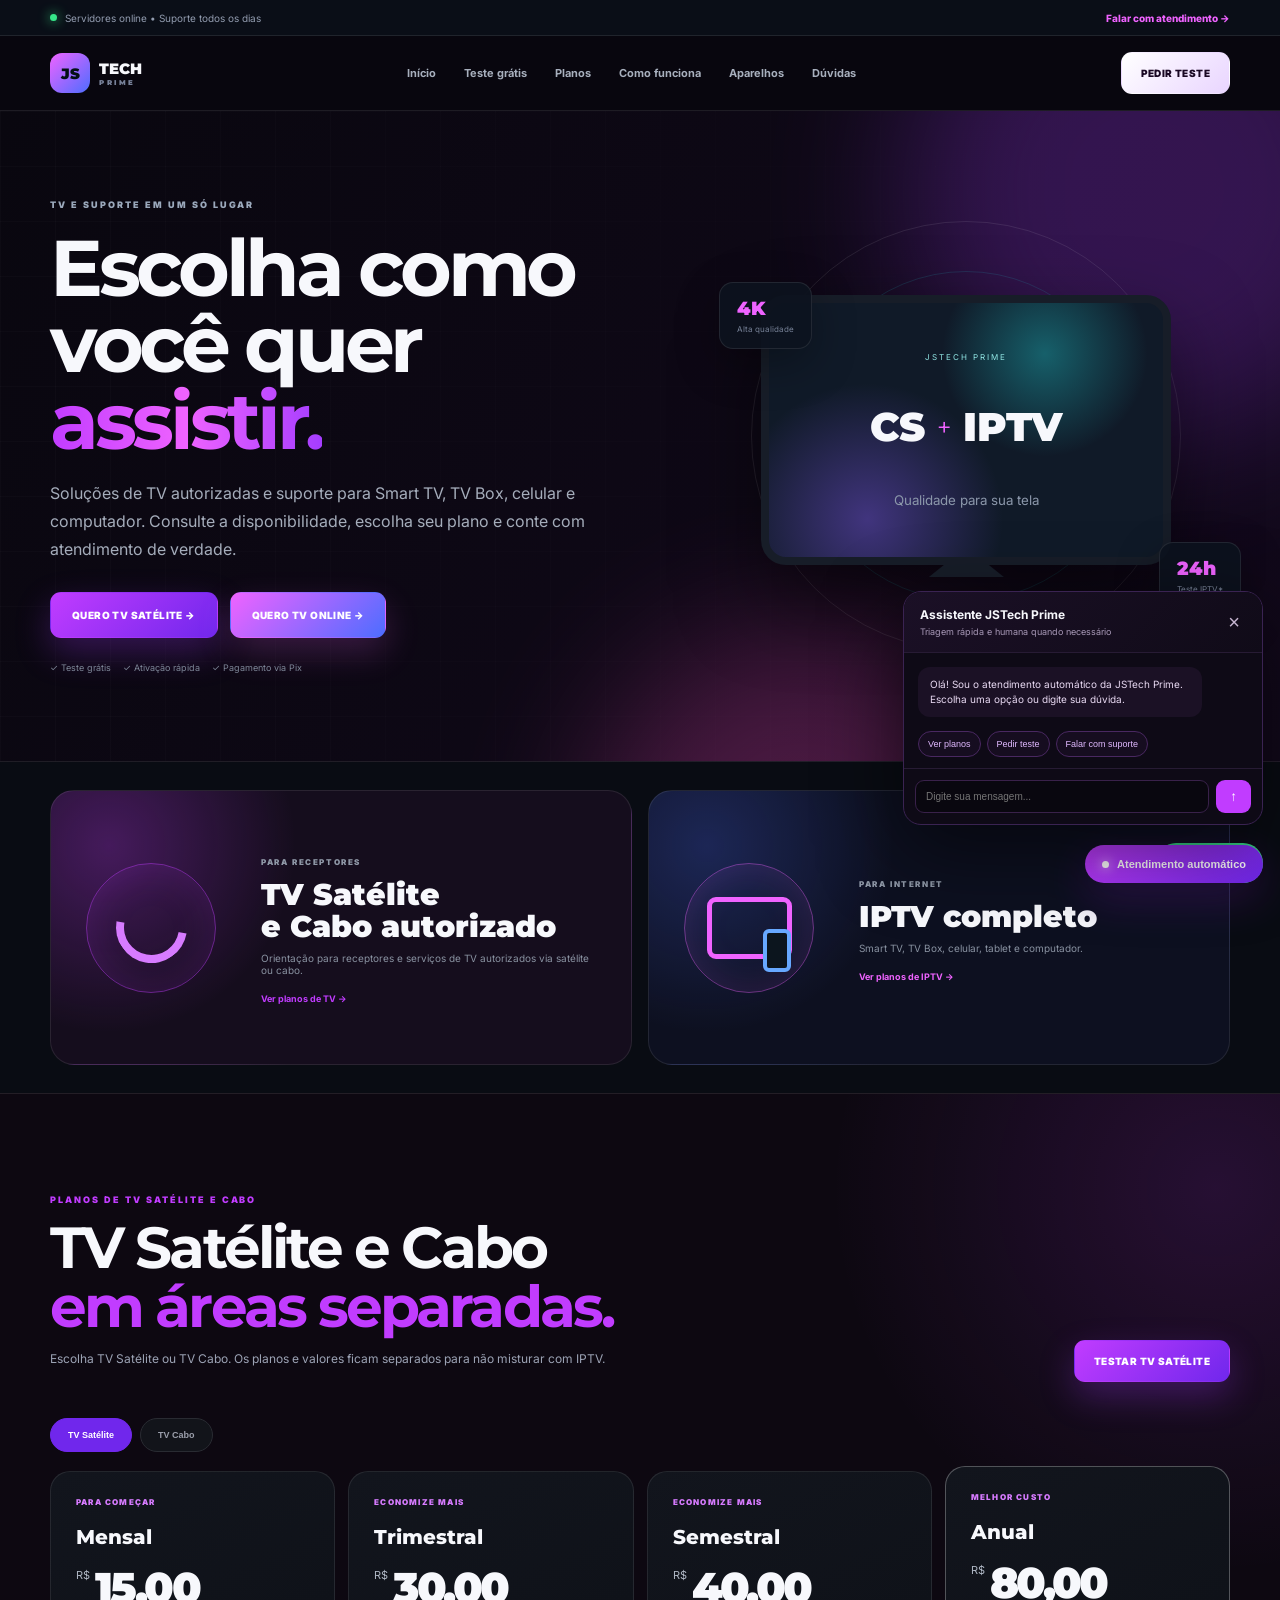
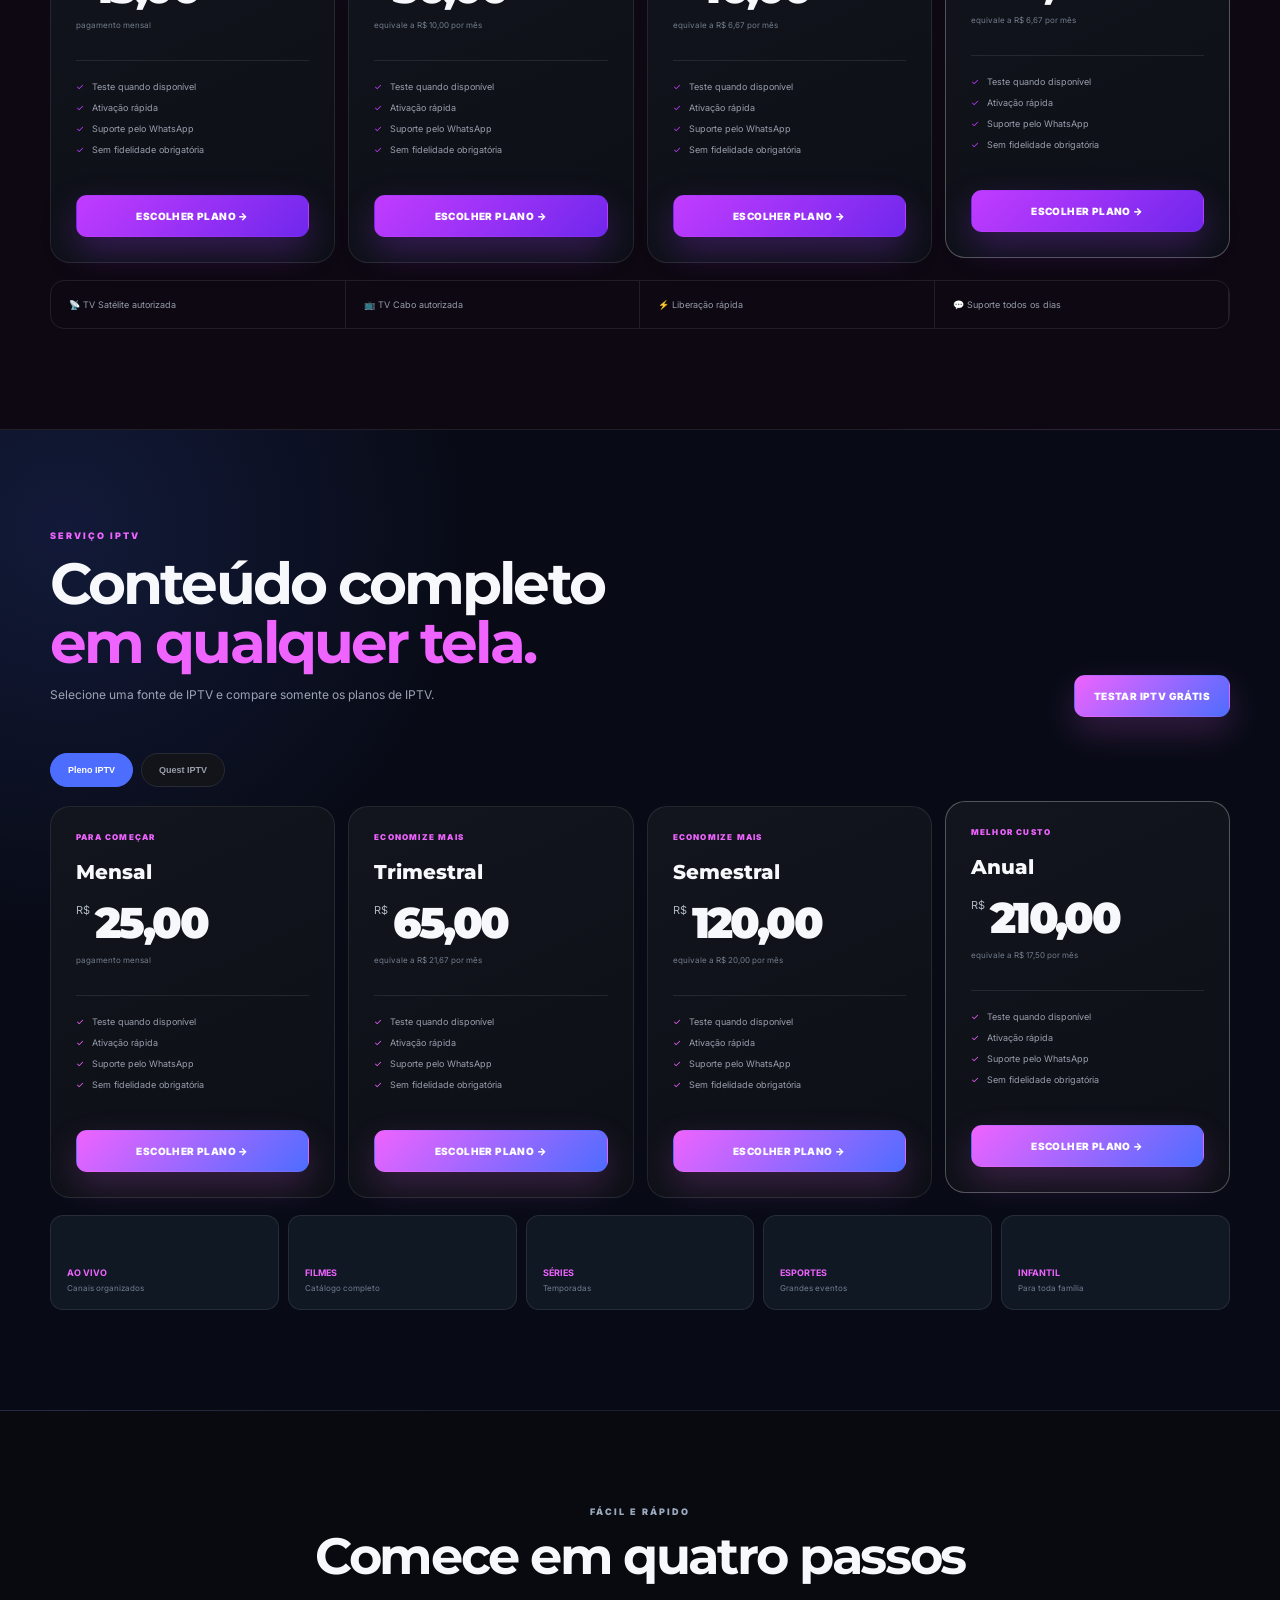
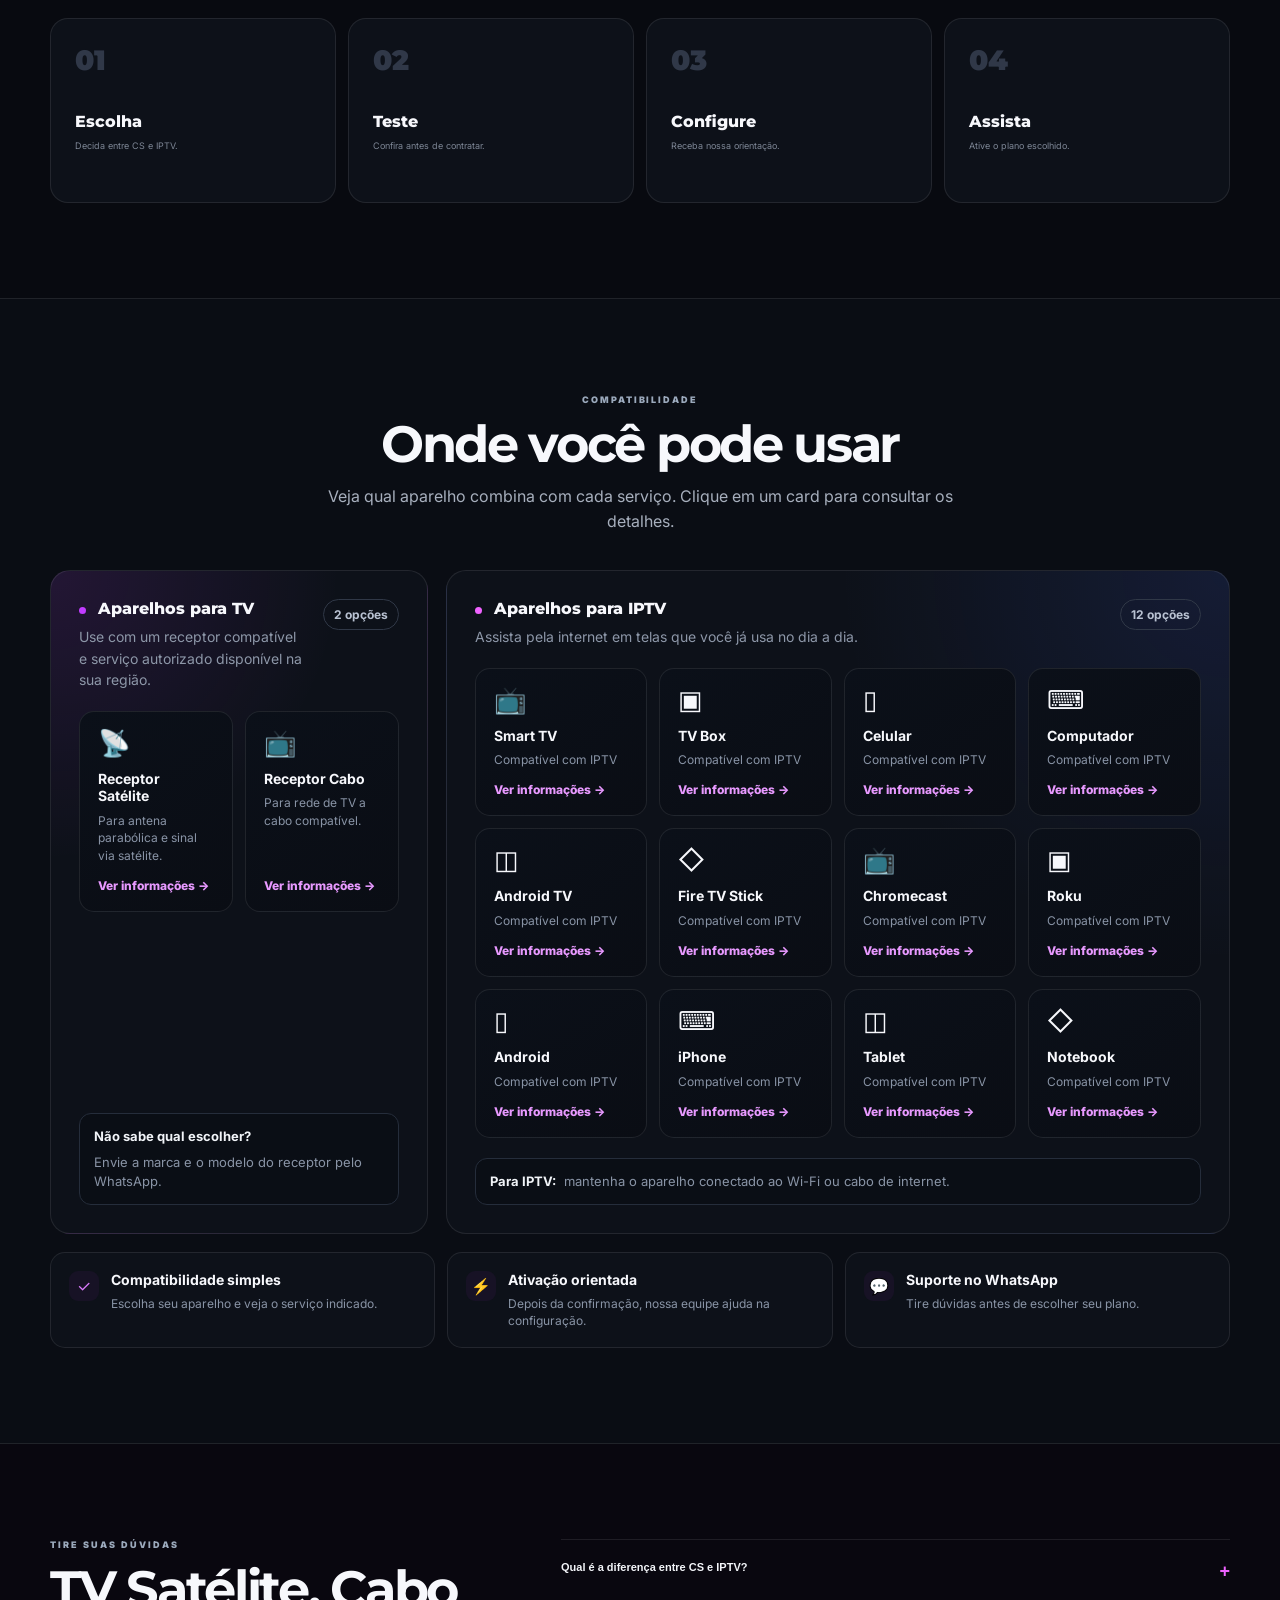
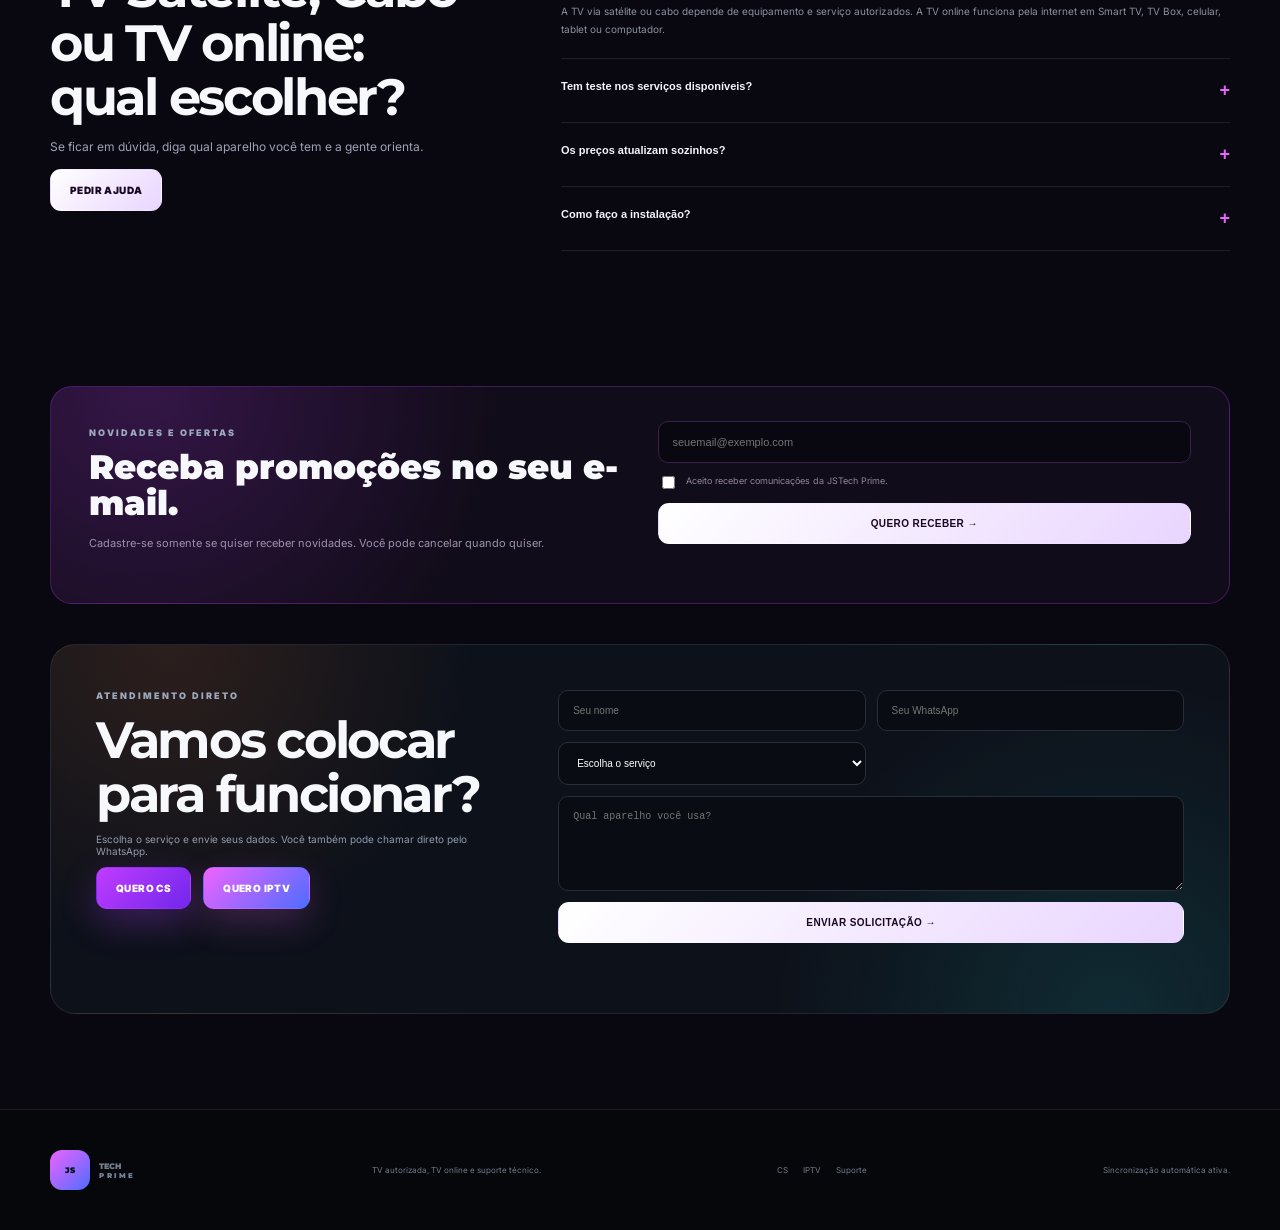
==== commit 3e5bc461: "fix: tornar compatibilidade totalmente clicavel" ====
--- a/index.html
+++ b/index.html
@@ -1,4 +1,4 @@
-<!doctype html><html lang="pt-BR"><head><meta charset="utf-8"><meta name="viewport" content="width=device-width,initial-scale=1,viewport-fit=cover"><title>JSTech Prime | TV autorizada, planos e suporte</title><meta name="description" content="JSTech Prime: planos de TV autorizada, testes quando disponíveis, suporte e atendimento pelo WhatsApp."><meta name="robots" content="noindex,nofollow"><meta name="theme-color" content="#07090f"><link rel="preconnect" href="https://fonts.googleapis.com"><link rel="preconnect" href="https://fonts.gstatic.com" crossorigin><link href="https://fonts.googleapis.com/css2?family=Inter:wght@400;600;700;800;900&family=Montserrat:wght@700;800;900&display=swap" rel="stylesheet"><link rel="stylesheet" href="styles.css?v=9">
+<!doctype html><html lang="pt-BR"><head><meta charset="utf-8"><meta name="viewport" content="width=device-width,initial-scale=1,viewport-fit=cover"><title>JSTech Prime | TV autorizada, planos e suporte</title><meta name="description" content="JSTech Prime: planos de TV autorizada, testes quando disponíveis, suporte e atendimento pelo WhatsApp."><meta name="robots" content="noindex,nofollow"><meta name="theme-color" content="#07090f"><link rel="preconnect" href="https://fonts.googleapis.com"><link rel="preconnect" href="https://fonts.gstatic.com" crossorigin><link href="https://fonts.googleapis.com/css2?family=Inter:wght@400;600;700;800;900&family=Montserrat:wght@700;800;900&display=swap" rel="stylesheet"><link rel="stylesheet" href="styles.css?v=10">
 <style>
 :root{--orange:#c13cff;--orange2:#7027ec;--cyan:#ef63ff;--blue:#4d6dff;--purple:#a53dff;--green:#36e889}
 body{background:#09070f}
@@ -71,7 +71,7 @@
     </form>
   </div>
 </section><section class="contact"><div class="container contact-box"><div><div class="eyebrow">ATENDIMENTO DIRETO</div><h2>Vamos colocar para funcionar?</h2><p>Escolha o serviço e envie seus dados. Você também pode chamar direto pelo WhatsApp.</p><div class="contact-buttons"><a class="button cs-button" data-wa="cs-trial">QUERO CS</a><a class="button iptv-button" data-wa="iptv-trial">QUERO IPTV</a></div></div><form id="leadForm"><input name="nome" placeholder="Seu nome" required><input name="whatsapp" inputmode="tel" placeholder="Seu WhatsApp" required><select name="servico" required><option value="">Escolha o serviço</option><option>TV Satélite autorizada</option><option>TV Cabo autorizada</option><option>TV Online</option><option>Suporte</option></select><textarea name="mensagem" placeholder="Qual aparelho você usa?"></textarea><button class="button primary" type="submit">ENVIAR SOLICITAÇÃO →</button><div id="formStatus"></div></form></div></section></main>
-<footer><div class="container footer"><a class="logo" href="#inicio"><span>JS</span><div>TECH<small>PRIME</small></div></a><p>TV autorizada, TV online e suporte técnico.</p><div><a href="#cs">CS</a><a href="#iptv">IPTV</a><a data-wa="support">Suporte</a></div><small id="lastUpdate">Sincronização automática ativa.</small></div></footer><a class="whatsapp" data-wa="general">☏ <b>WhatsApp</b></a><script src="app.js?v=9"></script>
+<footer><div class="container footer"><a class="logo" href="#inicio"><span>JS</span><div>TECH<small>PRIME</small></div></a><p>TV autorizada, TV online e suporte técnico.</p><div><a href="#cs">CS</a><a href="#iptv">IPTV</a><a data-wa="support">Suporte</a></div><small id="lastUpdate">Sincronização automática ativa.</small></div></footer><a class="whatsapp" data-wa="general">☏ <b>WhatsApp</b></a><script src="app.js?v=10"></script>
 <div class="chat-widget">
   <button id="chatToggle" class="chat-launcher" type="button" aria-expanded="true" aria-controls="chatPanel"><span class="chat-dot"></span> Atendimento automático</button>
   <section id="chatPanel" class="chat-panel">
--- a/styles.css
+++ b/styles.css
@@ -32,3 +32,33 @@
 .device-note p{margin:6px 0 0;color:#8994a6;font-size:12px;line-height:1.45}
 @media(max-width:960px){.iptv-panel .device-list{grid-template-columns:repeat(3,1fr)}.device-note-row{grid-template-columns:1fr}}
 @media(max-width:620px){.devices .title.center>p{font-size:15px}.device-panel{padding:20px!important}.device-panel-head{display:block}.device-count{display:inline-block;margin-top:12px}.cs-panel .device-list,.iptv-panel .device-list{grid-template-columns:repeat(2,1fr)}.device-panel .device-list article{min-height:118px;padding:14px}.device-panel .device-list b{font-size:13px}.device-sub{font-size:11px}.device-note{padding:15px}}
+
+/* Cards clicáveis e janela de informações dos aparelhos */
+.device-card{appearance:none;-webkit-appearance:none;width:100%;font:inherit;color:inherit;text-align:left;cursor:pointer}
+.device-panel .device-list .device-card{min-height:145px;padding:18px;display:flex;flex-direction:column;align-items:flex-start;justify-content:flex-start;border:1px solid var(--line);border-radius:15px;background:linear-gradient(145deg,#0b1019,#0a0d14);transition:transform .2s ease,border-color .2s ease,background .2s ease}
+.device-panel .device-list .device-card:hover{transform:translateY(-3px);border-color:#a653e8;background:linear-gradient(145deg,#110e1e,#0d121d)}
+.device-panel .device-list .device-card:focus-visible{outline:3px solid rgba(239,99,255,.55);outline-offset:3px}
+.device-card .device-symbol{display:block;font-size:26px;line-height:1;margin-bottom:14px}
+.device-card b{margin:0!important;font-size:14px!important;line-height:1.25}
+.device-card .device-sub{display:block;margin-top:7px;color:#8994a6;font-size:12px;line-height:1.45}
+.device-link{display:block;margin-top:auto;padding-top:14px;color:#e899ff;font-size:12px;font-weight:800}
+.device-modal[hidden]{display:none!important}
+.device-modal{position:fixed;inset:0;z-index:120;display:grid;place-items:center;padding:20px}
+.device-modal-backdrop{position:absolute;inset:0;background:rgba(2,3,8,.78);backdrop-filter:blur(8px)}
+.device-modal-card{position:relative;width:min(580px,100%);padding:34px;border:1px solid #4b2a65;border-radius:24px;background:linear-gradient(145deg,#171022,#0d0b14 75%);box-shadow:0 25px 100px rgba(0,0,0,.65);animation:deviceModalIn .2s ease-out}
+@keyframes deviceModalIn{from{opacity:0;transform:translateY(10px) scale(.98)}to{opacity:1;transform:none}}
+.device-modal-close{position:absolute;top:14px;right:15px;width:36px;height:36px;border:1px solid #3a264b;border-radius:10px;background:#110c19;color:#dbc7e8;font-size:24px;line-height:1;cursor:pointer}
+.device-modal-close:hover,.device-modal-close:focus-visible{border-color:#ef63ff;color:#fff;outline:none}
+.device-modal-kicker{display:block;color:#ef9cff;font-size:11px;font-weight:900;letter-spacing:.12em}
+.device-modal-card h2{margin:10px 44px 10px 0;font:900 clamp(28px,4vw,38px)/1.08 Montserrat;letter-spacing:-.035em}
+.device-modal-card>p{margin:0;color:#abb3c2;font-size:15px;line-height:1.65}
+.device-modal-grid{display:grid;grid-template-columns:1fr 1fr;gap:12px;margin:24px 0}
+.device-modal-grid>div{padding:16px;border:1px solid #30213e;border-radius:14px;background:#100c18}
+.device-modal-grid span{display:block;margin-bottom:8px;color:#9b77ab;font-size:11px;font-weight:800;text-transform:uppercase;letter-spacing:.06em}
+.device-modal-grid strong{display:block;color:#edf1f7;font-size:14px;line-height:1.5}
+.device-modal-actions{display:flex;align-items:center;gap:12px;flex-wrap:wrap}
+.device-modal-actions .button{font-size:11px}
+.device-modal-secondary{padding:12px 16px;border:1px solid #403047;border-radius:10px;background:transparent;color:#c8b7d3;font-size:12px;font-weight:800;cursor:pointer}
+.device-modal-secondary:hover{border-color:#a653e8;color:#fff}
+body.modal-open{overflow:hidden}
+@media(max-width:620px){.device-modal{padding:12px}.device-modal-card{padding:26px 20px 20px;border-radius:19px}.device-modal-grid{grid-template-columns:1fr;gap:9px;margin:18px 0}.device-modal-card>p{font-size:14px}.device-modal-grid>div{padding:13px}.device-modal-actions{display:grid;grid-template-columns:1fr;width:100%}.device-modal-actions .button,.device-modal-secondary{width:100%;text-align:center}}
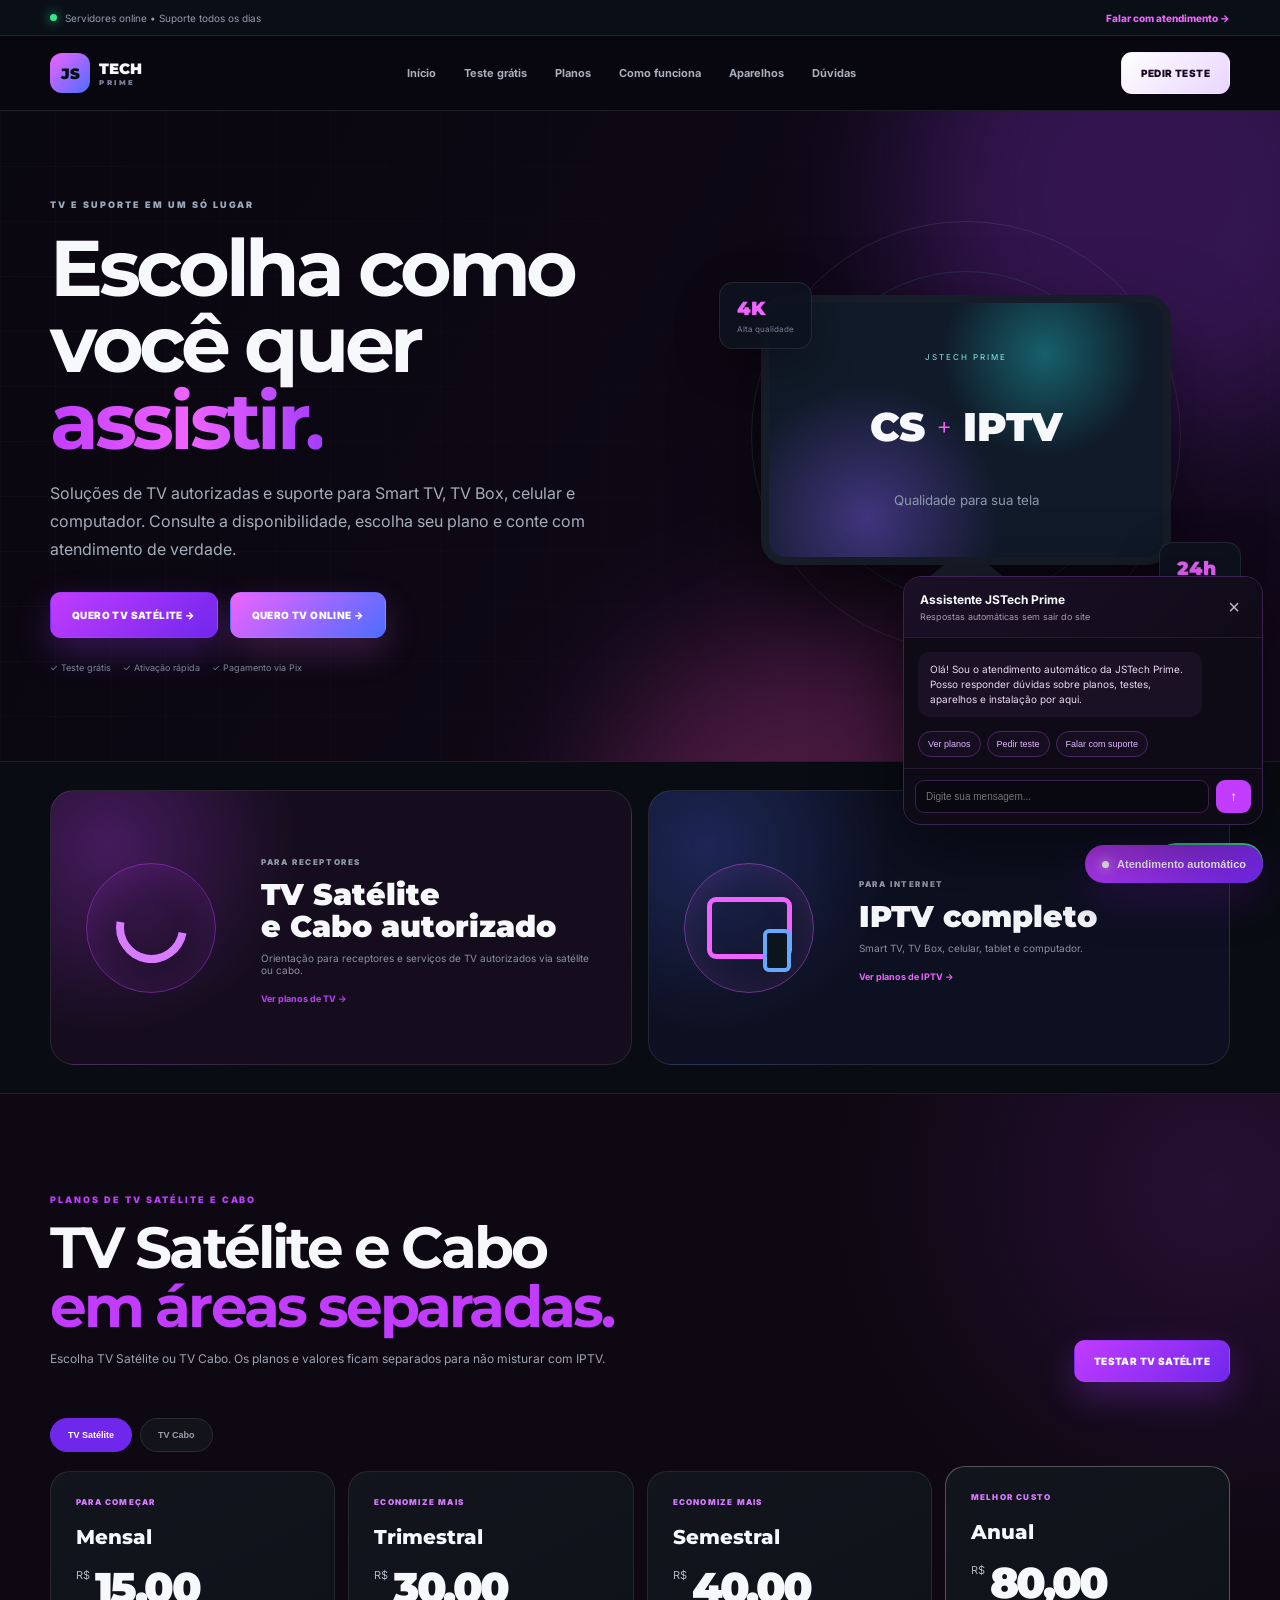
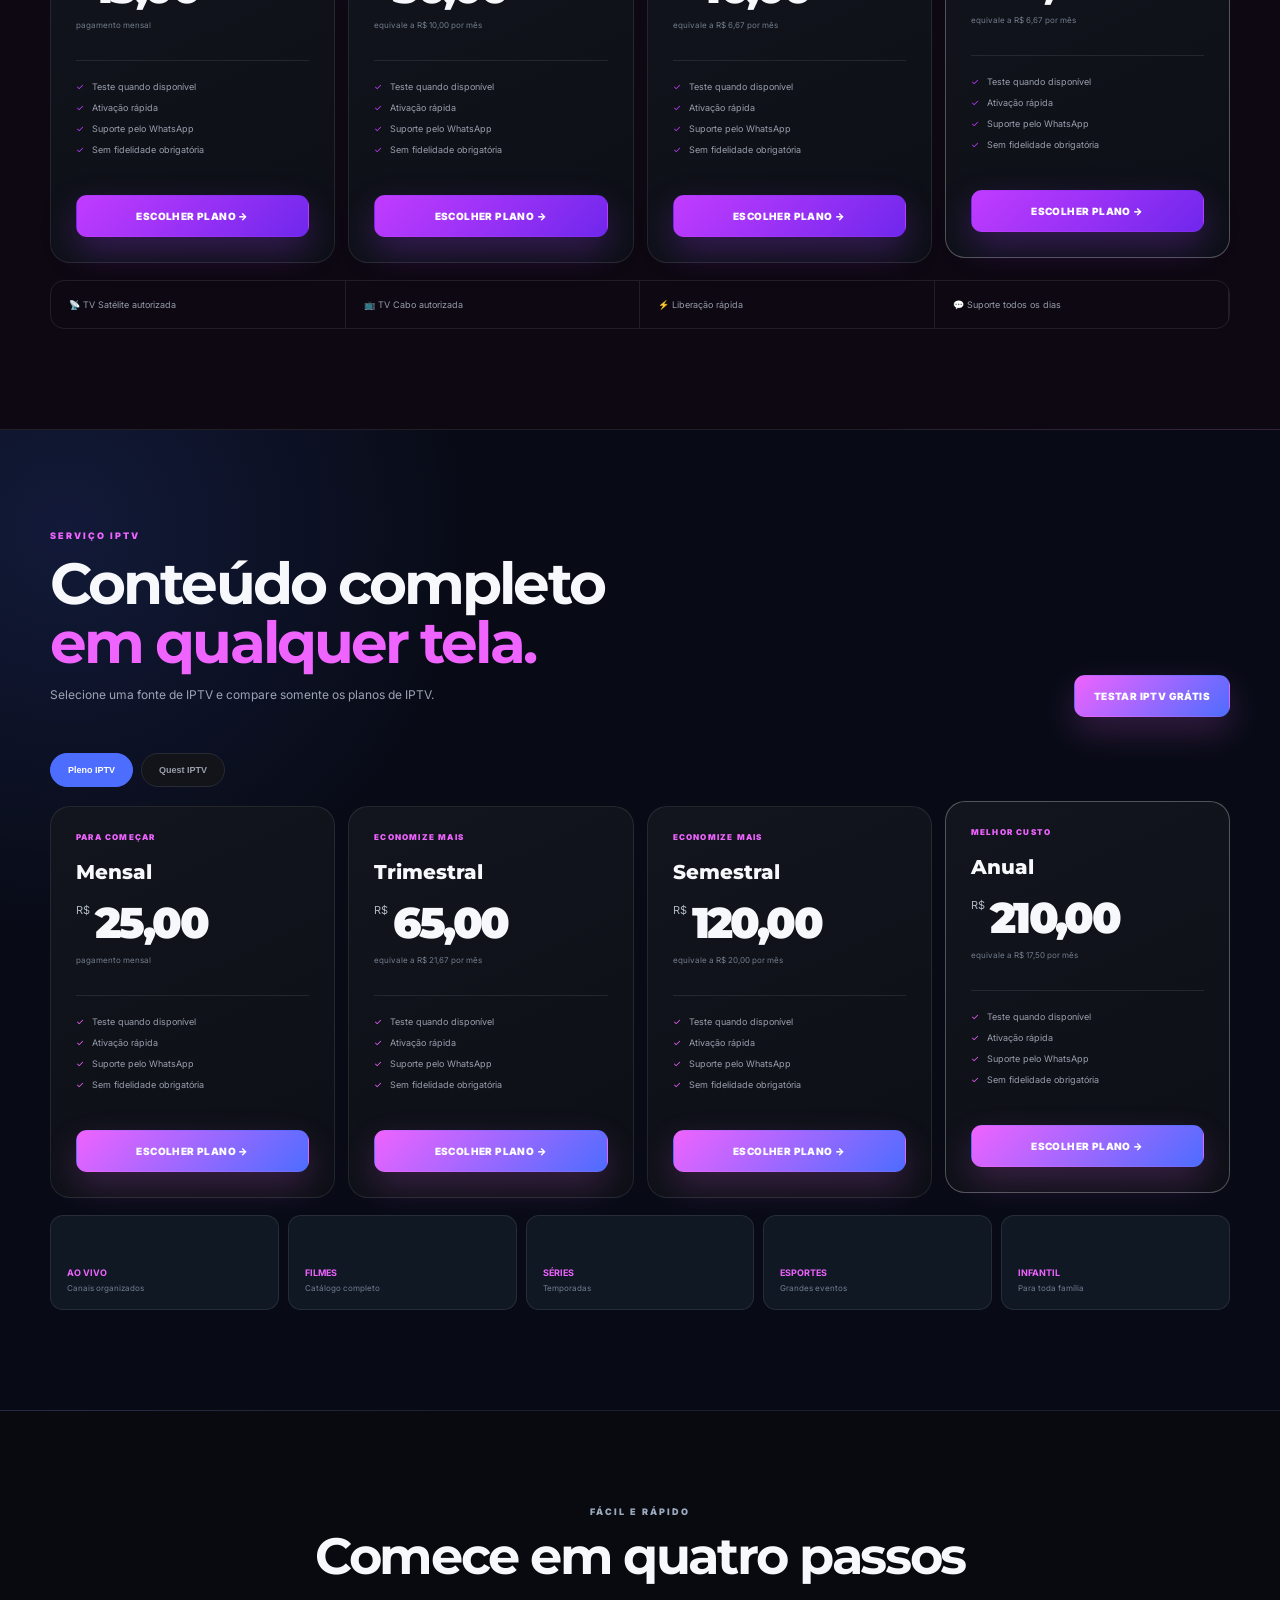
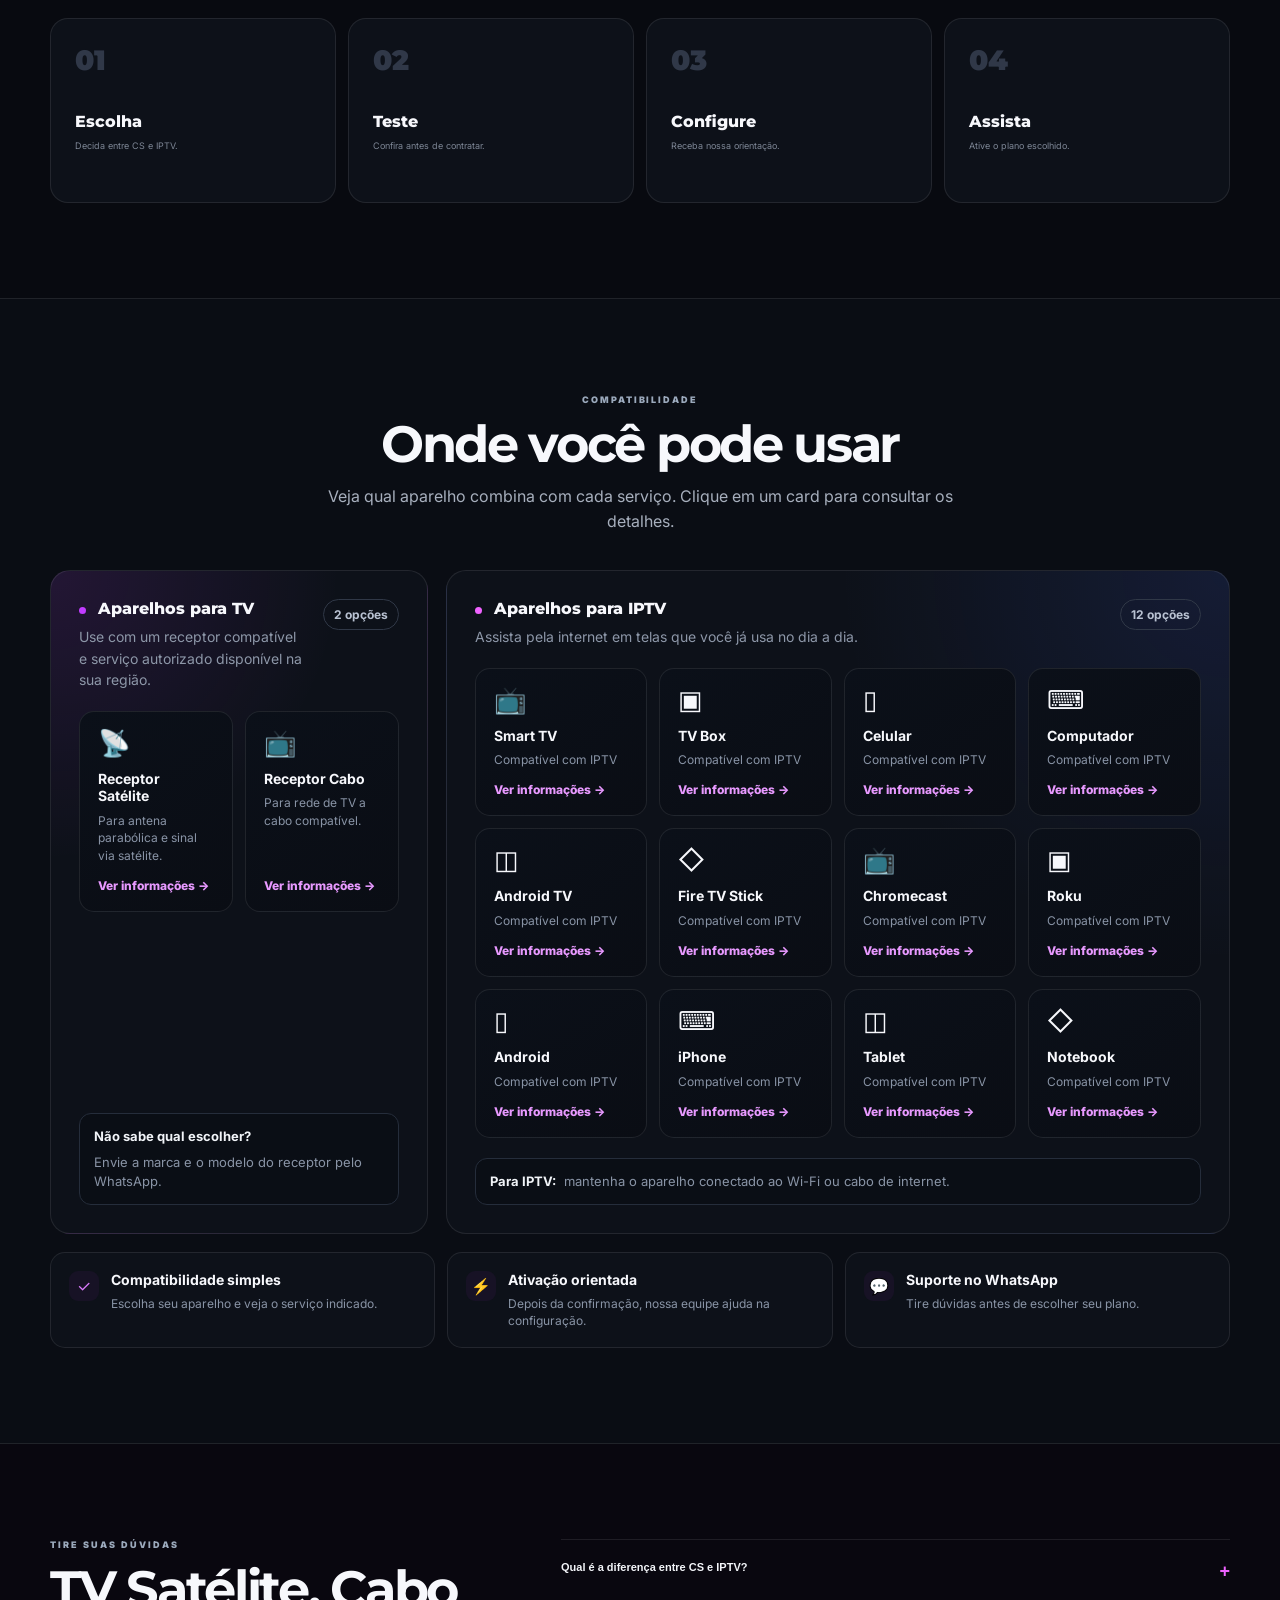
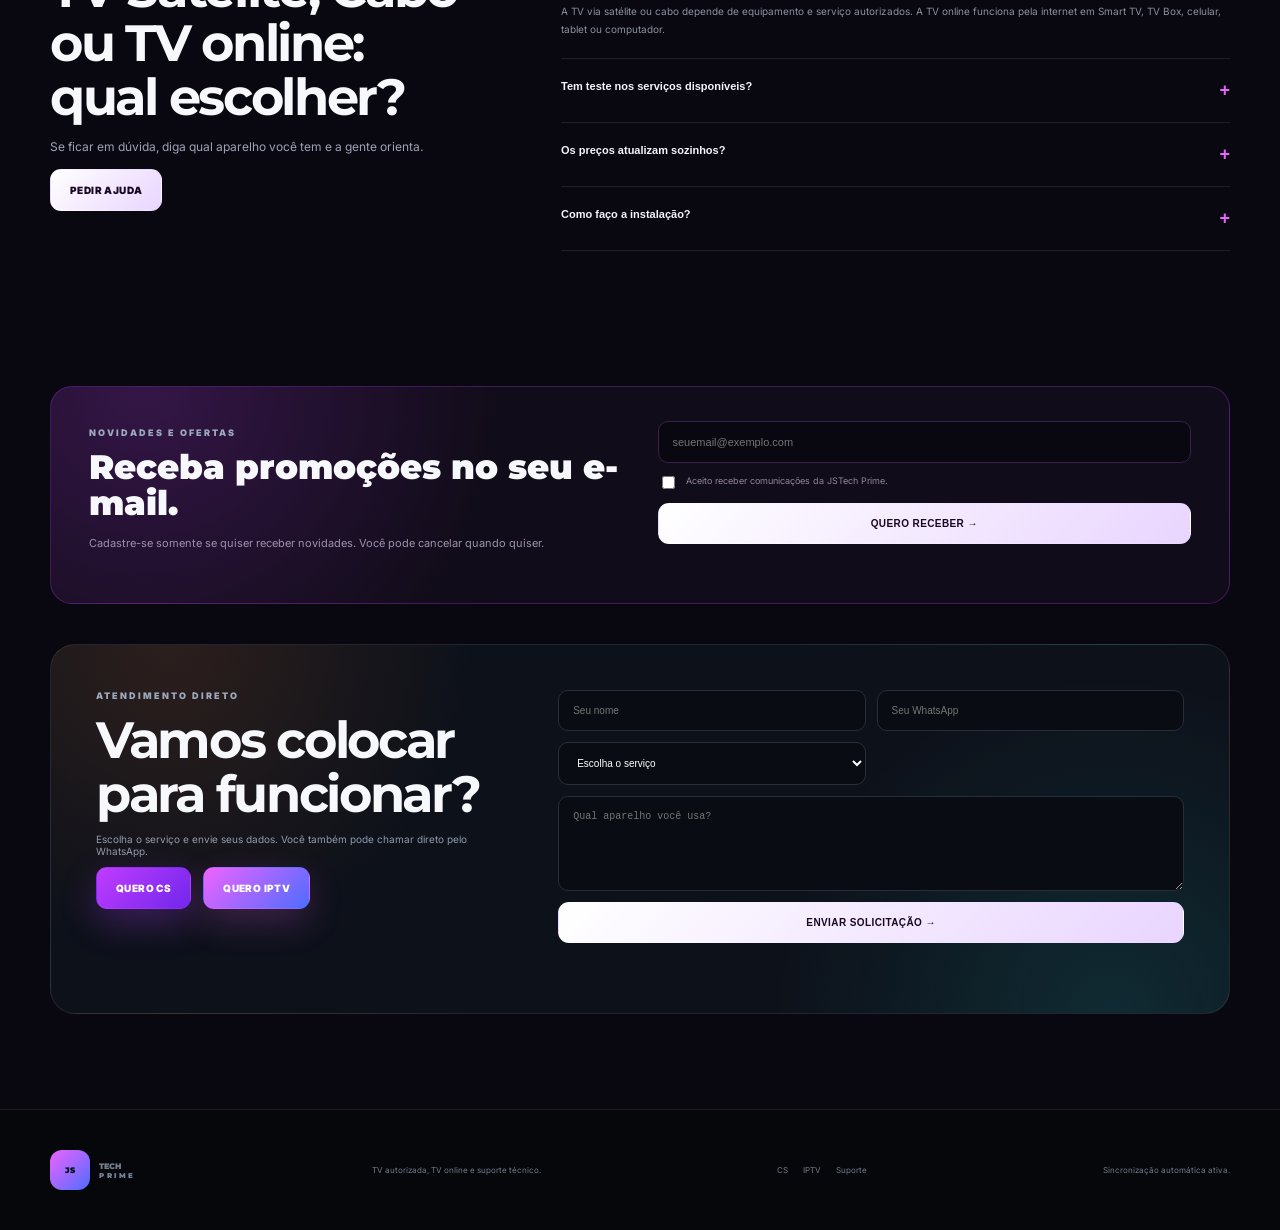
==== commit 13ceb1c4: "fix: manter atendimento dentro do site" ====
--- a/index.html
+++ b/index.html
@@ -71,13 +71,13 @@
     </form>
   </div>
 </section><section class="contact"><div class="container contact-box"><div><div class="eyebrow">ATENDIMENTO DIRETO</div><h2>Vamos colocar para funcionar?</h2><p>Escolha o serviço e envie seus dados. Você também pode chamar direto pelo WhatsApp.</p><div class="contact-buttons"><a class="button cs-button" data-wa="cs-trial">QUERO CS</a><a class="button iptv-button" data-wa="iptv-trial">QUERO IPTV</a></div></div><form id="leadForm"><input name="nome" placeholder="Seu nome" required><input name="whatsapp" inputmode="tel" placeholder="Seu WhatsApp" required><select name="servico" required><option value="">Escolha o serviço</option><option>TV Satélite autorizada</option><option>TV Cabo autorizada</option><option>TV Online</option><option>Suporte</option></select><textarea name="mensagem" placeholder="Qual aparelho você usa?"></textarea><button class="button primary" type="submit">ENVIAR SOLICITAÇÃO →</button><div id="formStatus"></div></form></div></section></main>
-<footer><div class="container footer"><a class="logo" href="#inicio"><span>JS</span><div>TECH<small>PRIME</small></div></a><p>TV autorizada, TV online e suporte técnico.</p><div><a href="#cs">CS</a><a href="#iptv">IPTV</a><a data-wa="support">Suporte</a></div><small id="lastUpdate">Sincronização automática ativa.</small></div></footer><a class="whatsapp" data-wa="general">☏ <b>WhatsApp</b></a><script src="app.js?v=10"></script>
+<footer><div class="container footer"><a class="logo" href="#inicio"><span>JS</span><div>TECH<small>PRIME</small></div></a><p>TV autorizada, TV online e suporte técnico.</p><div><a href="#cs">CS</a><a href="#iptv">IPTV</a><a data-wa="support">Suporte</a></div><small id="lastUpdate">Sincronização automática ativa.</small></div></footer><a class="whatsapp" data-wa="general">☏ <b>WhatsApp</b></a>
 <div class="chat-widget">
   <button id="chatToggle" class="chat-launcher" type="button" aria-expanded="true" aria-controls="chatPanel"><span class="chat-dot"></span> Atendimento automático</button>
   <section id="chatPanel" class="chat-panel">
-    <div class="chat-head"><div><strong>Assistente JSTech Prime</strong><small>Triagem rápida e humana quando necessário</small></div><button id="chatClose" type="button" aria-label="Fechar atendimento">×</button></div>
-    <div id="chatMessages" class="chat-messages"><div class="chat-bubble bot">Olá! Sou o atendimento automático da JSTech Prime. Escolha uma opção ou digite sua dúvida.</div></div>
+    <div class="chat-head"><div><strong>Assistente JSTech Prime</strong><small>Respostas automáticas sem sair do site</small></div><button id="chatClose" type="button" aria-label="Fechar atendimento">×</button></div>
+    <div id="chatMessages" class="chat-messages"><div class="chat-bubble bot">Olá! Sou o atendimento automático da JSTech Prime. Posso responder dúvidas sobre planos, testes, aparelhos e instalação por aqui.</div></div>
     <div class="chat-quick"><button type="button" data-chat="planos">Ver planos</button><button type="button" data-chat="teste">Pedir teste</button><button type="button" data-chat="suporte">Falar com suporte</button></div>
     <form id="chatForm" class="chat-form"><input id="chatInput" placeholder="Digite sua mensagem..." autocomplete="off" required><button type="submit" aria-label="Enviar mensagem">↑</button></form>
   </section>
-</div></body></html>
+</div><script src="app.js?v=12"></script></body></html>
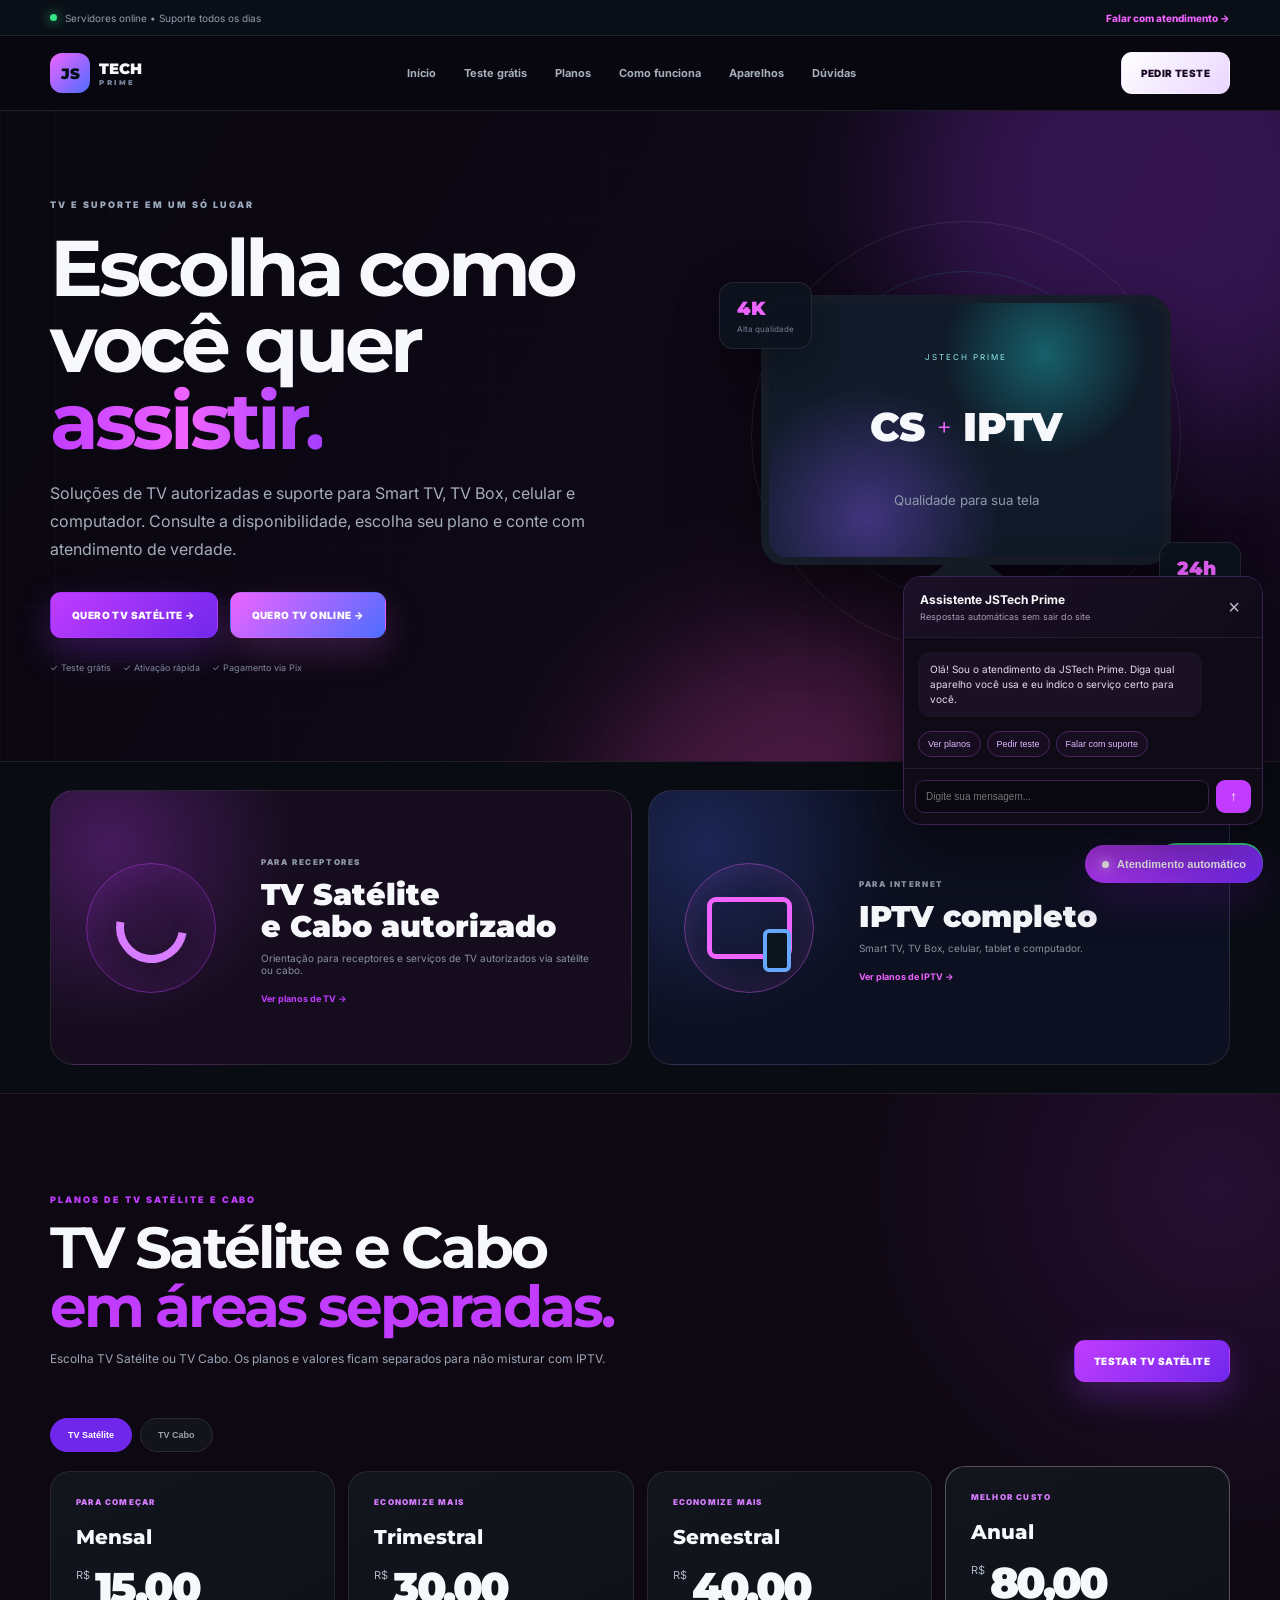
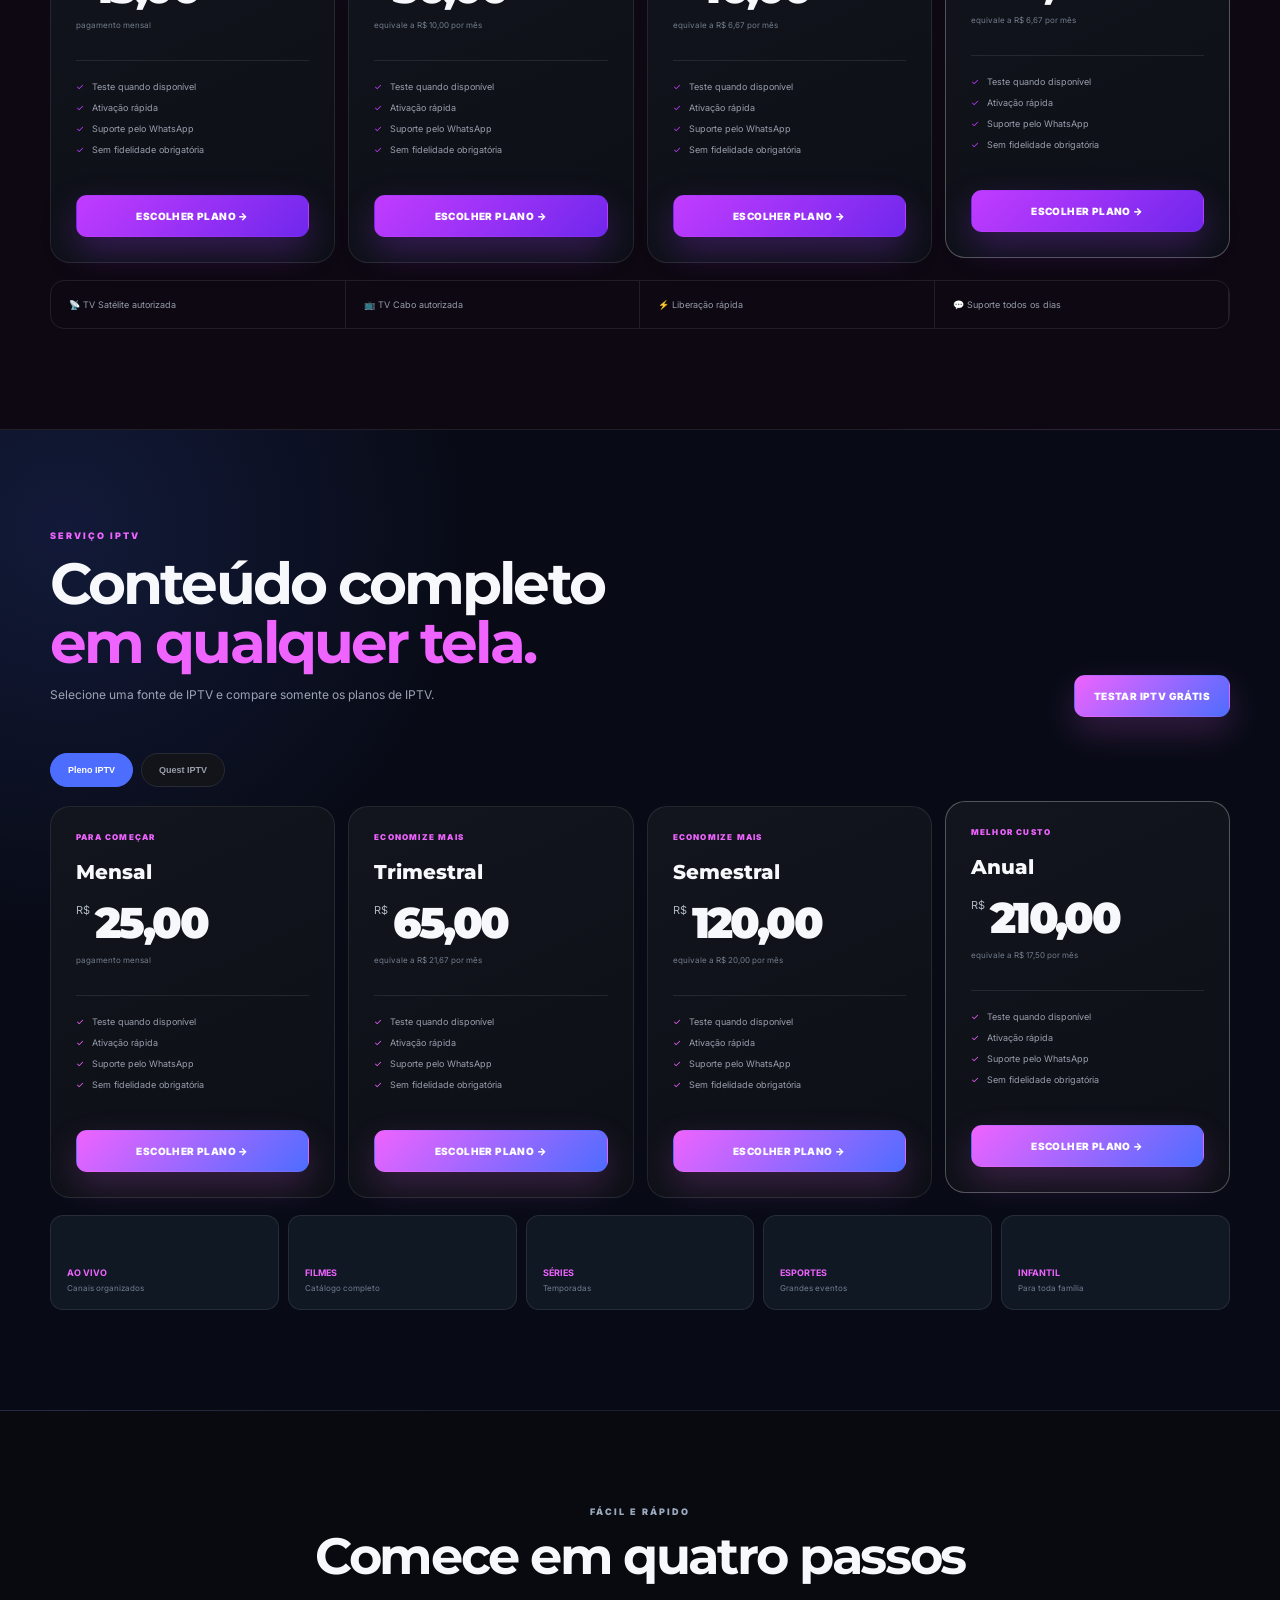
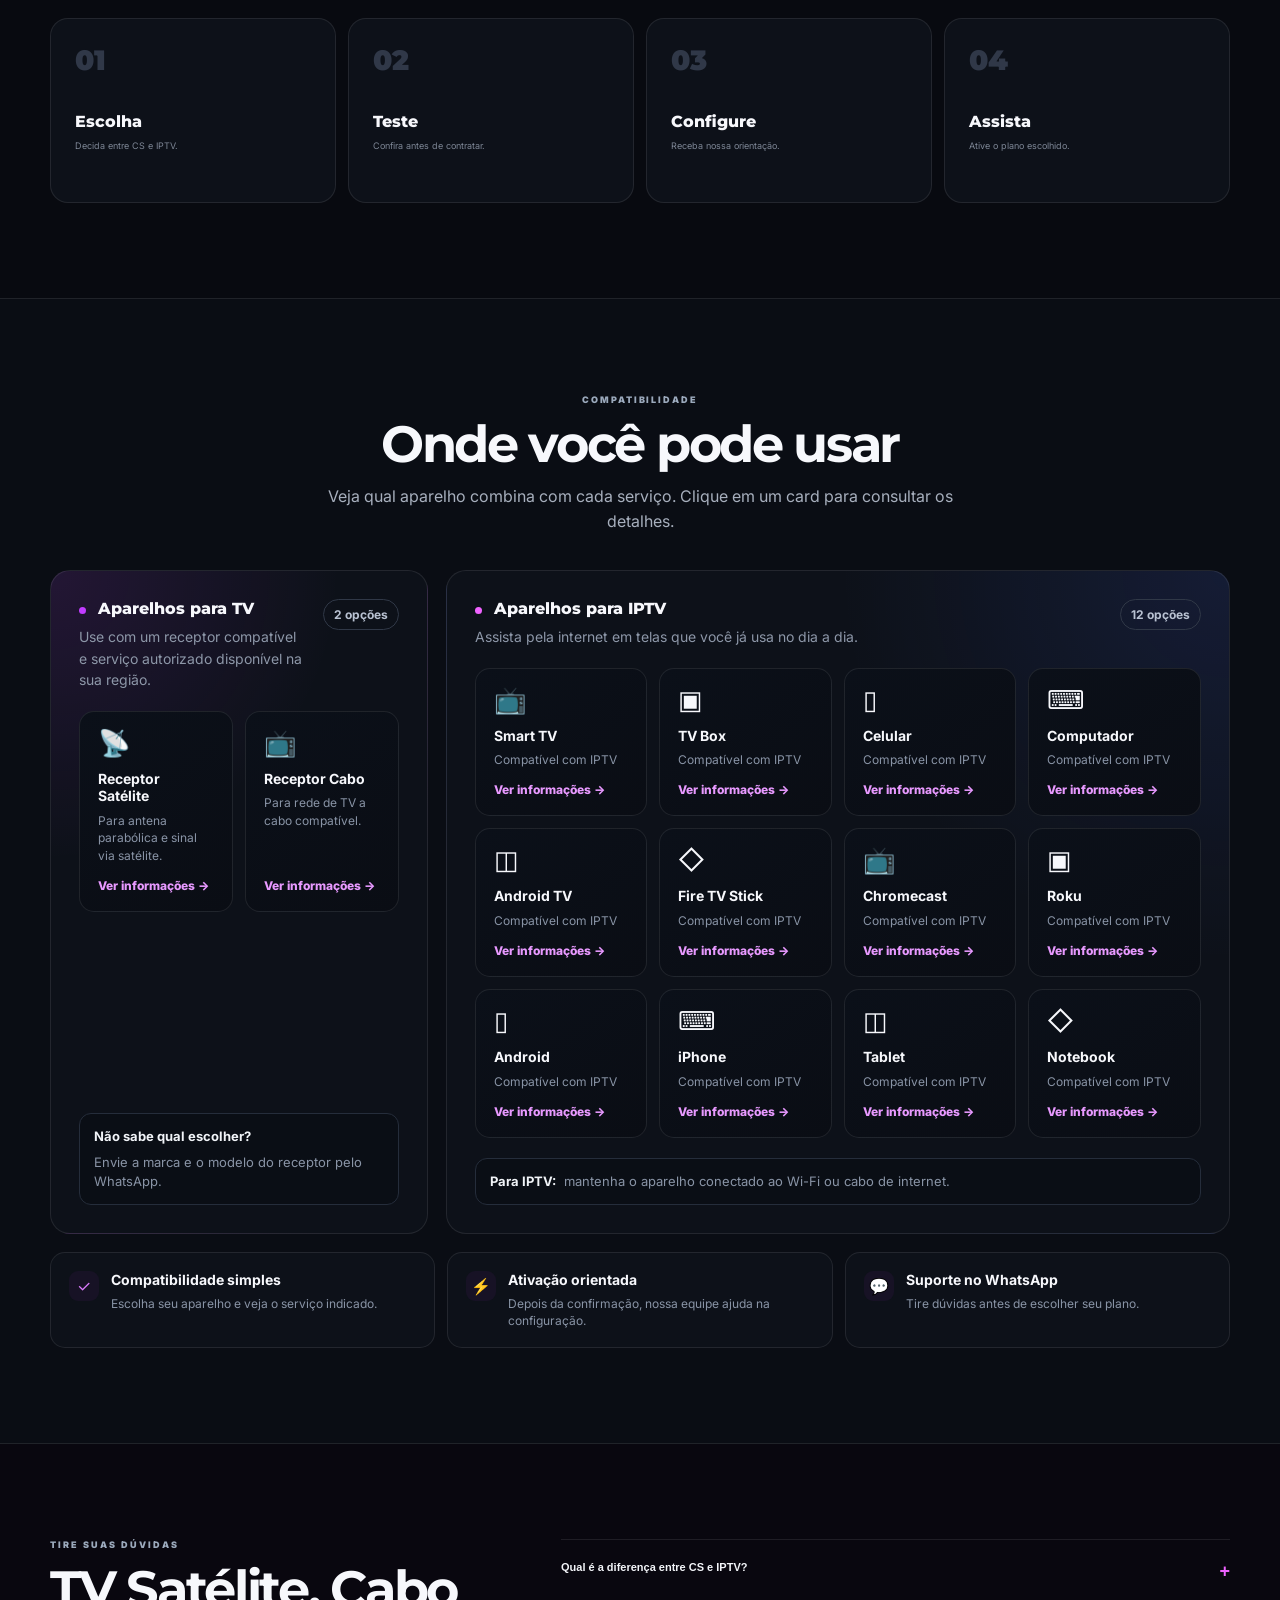
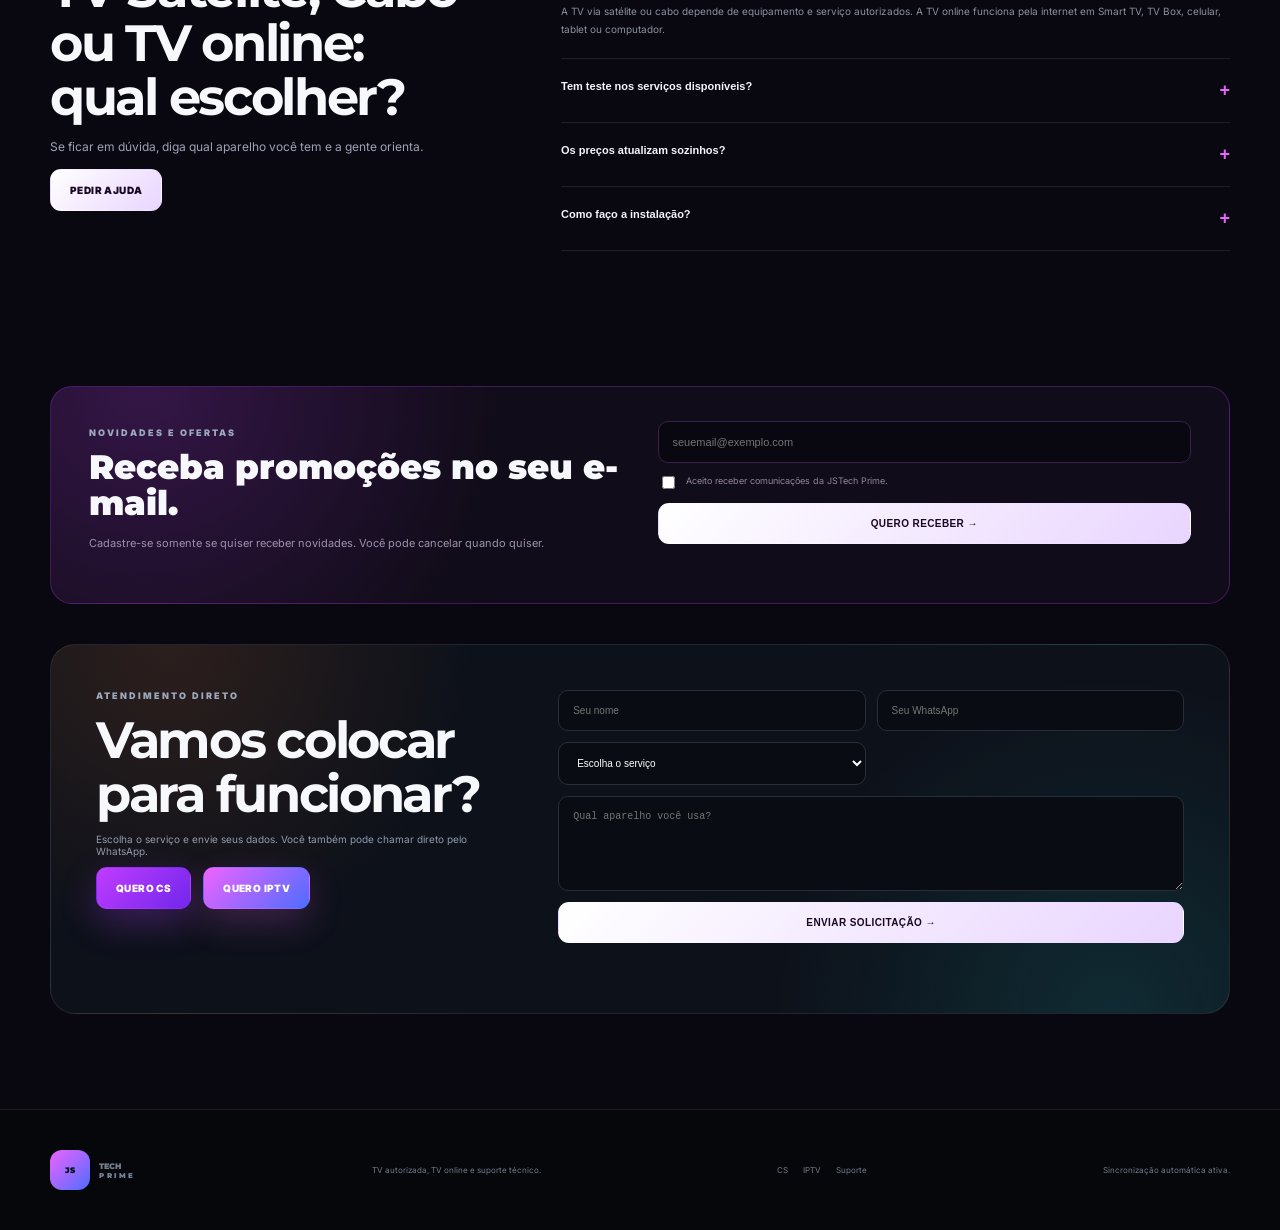
==== commit fcc748ea: "copy: melhorar orientação inicial do atendimento" ====
--- a/index.html
+++ b/index.html
@@ -76,8 +76,8 @@
   <button id="chatToggle" class="chat-launcher" type="button" aria-expanded="true" aria-controls="chatPanel"><span class="chat-dot"></span> Atendimento automático</button>
   <section id="chatPanel" class="chat-panel">
     <div class="chat-head"><div><strong>Assistente JSTech Prime</strong><small>Respostas automáticas sem sair do site</small></div><button id="chatClose" type="button" aria-label="Fechar atendimento">×</button></div>
-    <div id="chatMessages" class="chat-messages"><div class="chat-bubble bot">Olá! Sou o atendimento automático da JSTech Prime. Posso responder dúvidas sobre planos, testes, aparelhos e instalação por aqui.</div></div>
+    <div id="chatMessages" class="chat-messages"><div class="chat-bubble bot">Olá! Sou o atendimento da JSTech Prime. Diga qual aparelho você usa e eu indico o serviço certo para você.</div></div>
     <div class="chat-quick"><button type="button" data-chat="planos">Ver planos</button><button type="button" data-chat="teste">Pedir teste</button><button type="button" data-chat="suporte">Falar com suporte</button></div>
     <form id="chatForm" class="chat-form"><input id="chatInput" placeholder="Digite sua mensagem..." autocomplete="off" required><button type="submit" aria-label="Enviar mensagem">↑</button></form>
   </section>
-</div><script src="app.js?v=12"></script></body></html>
+</div><script src="app.js?v=13"></script></body></html>
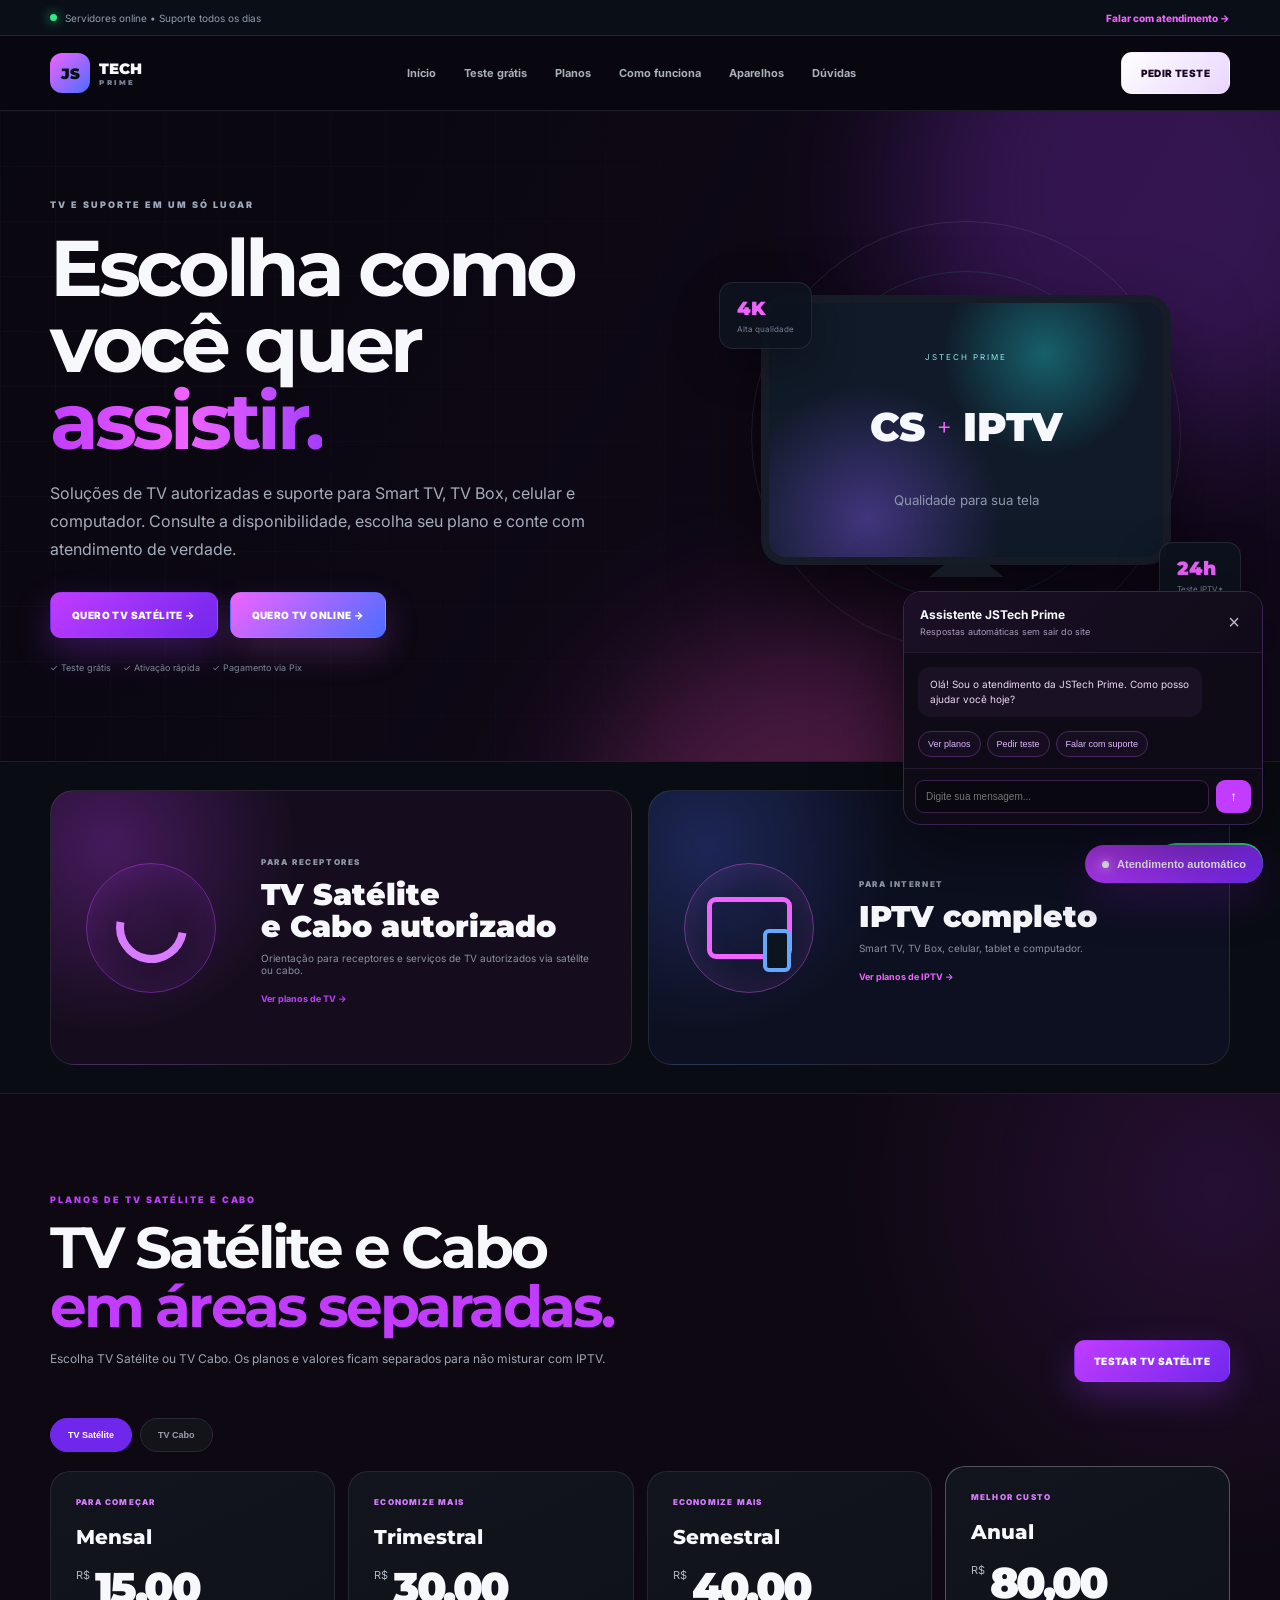
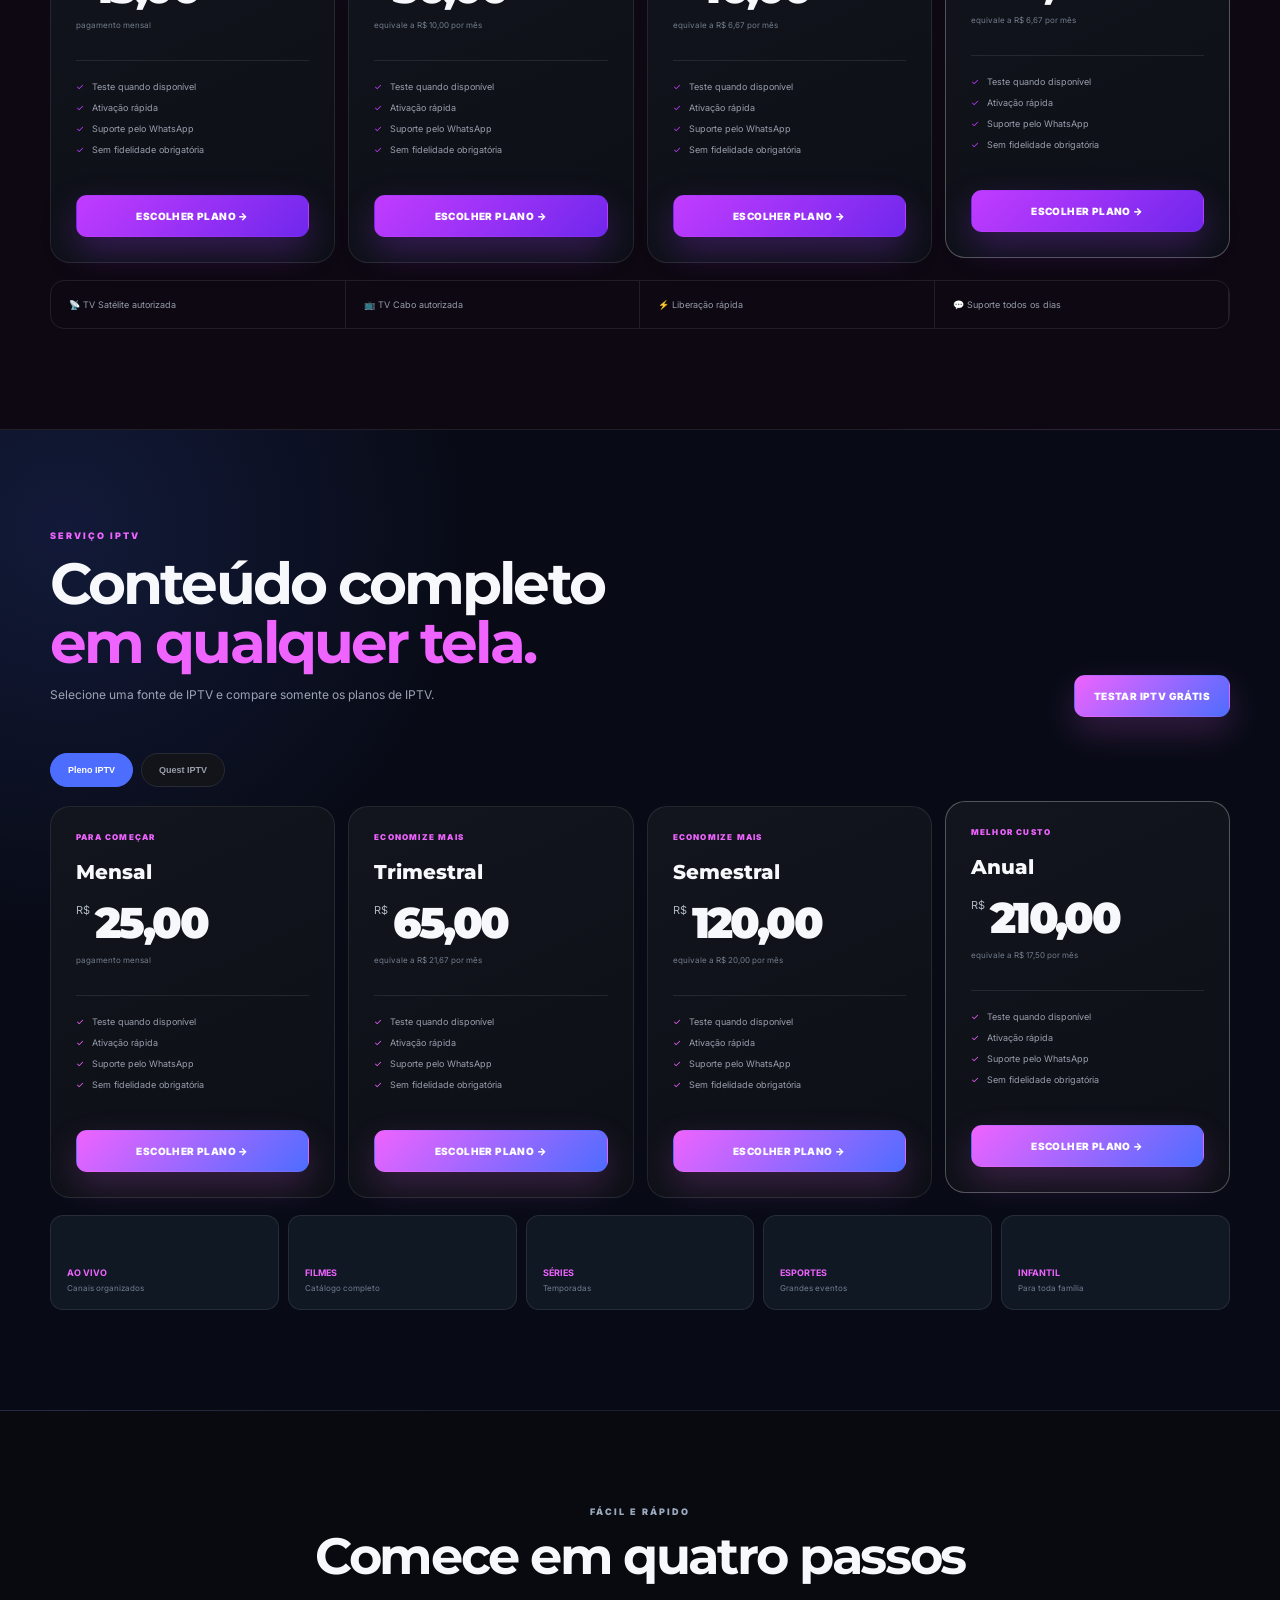
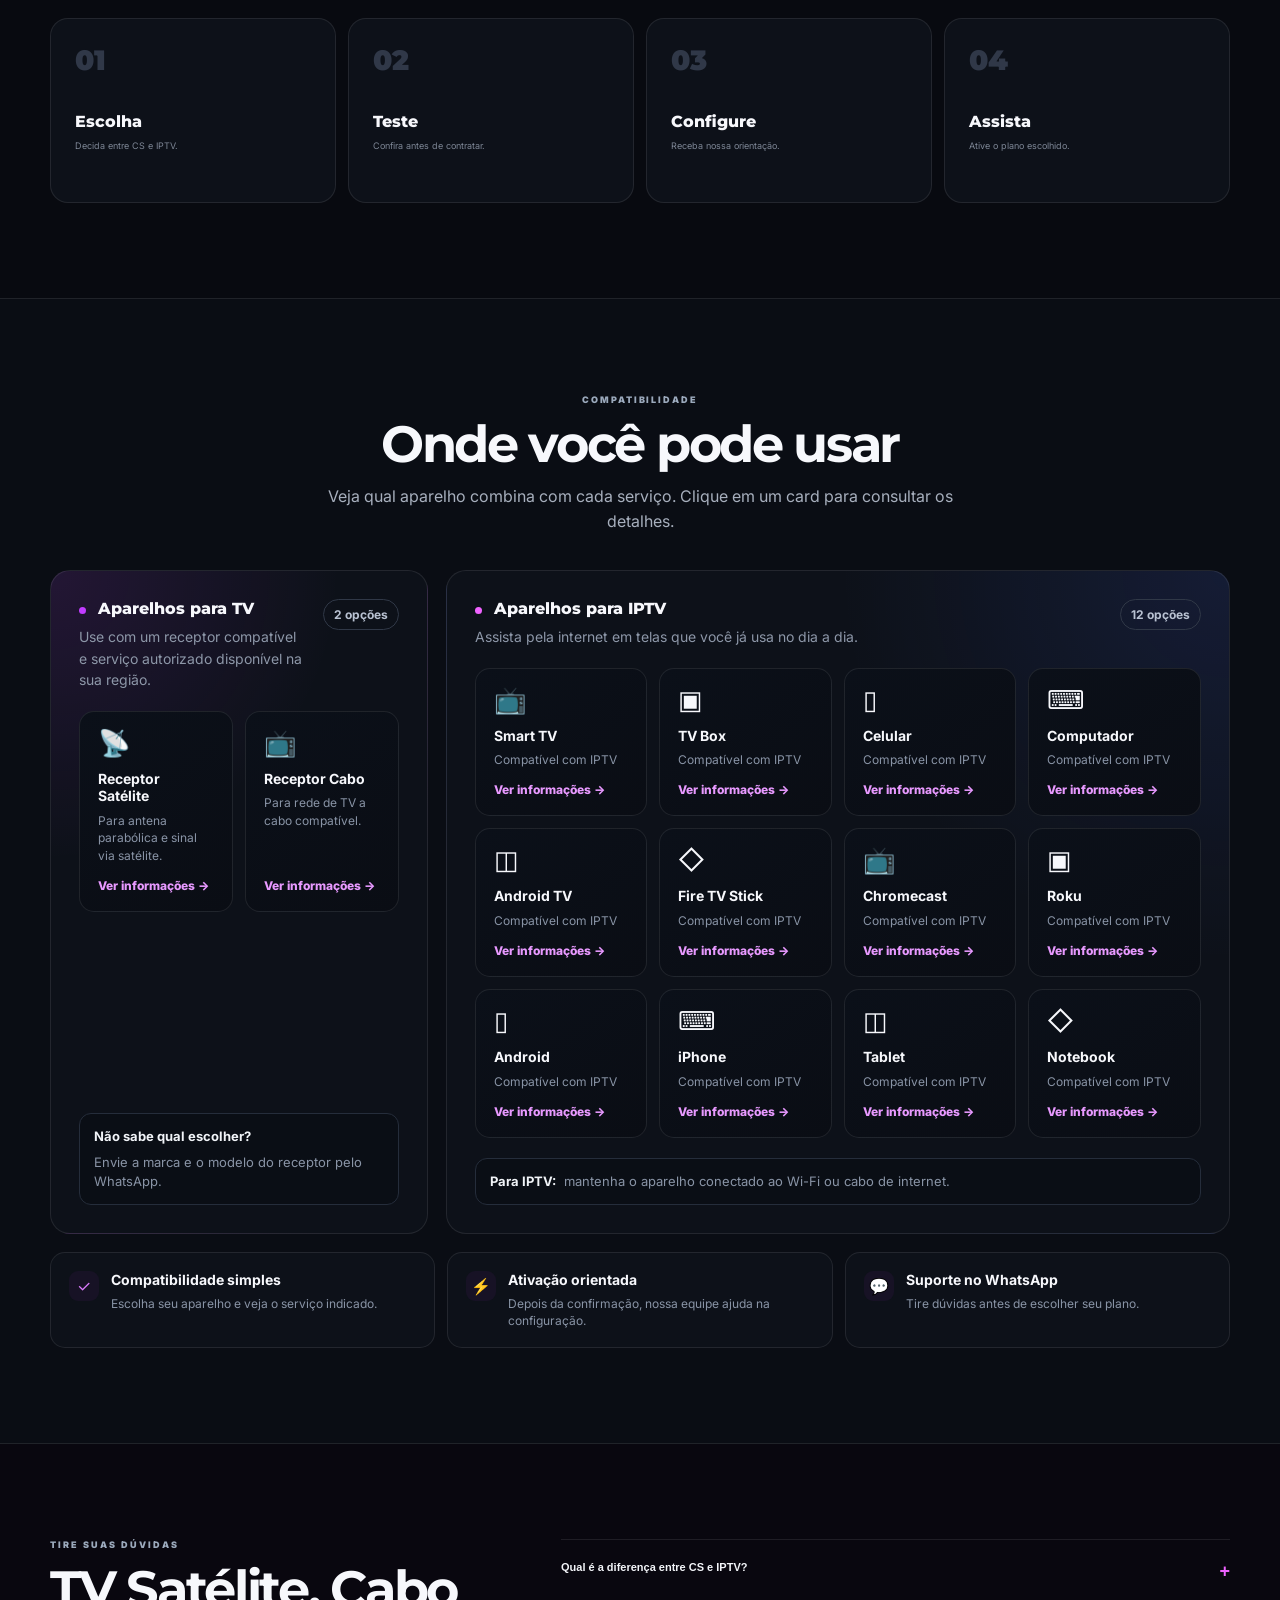
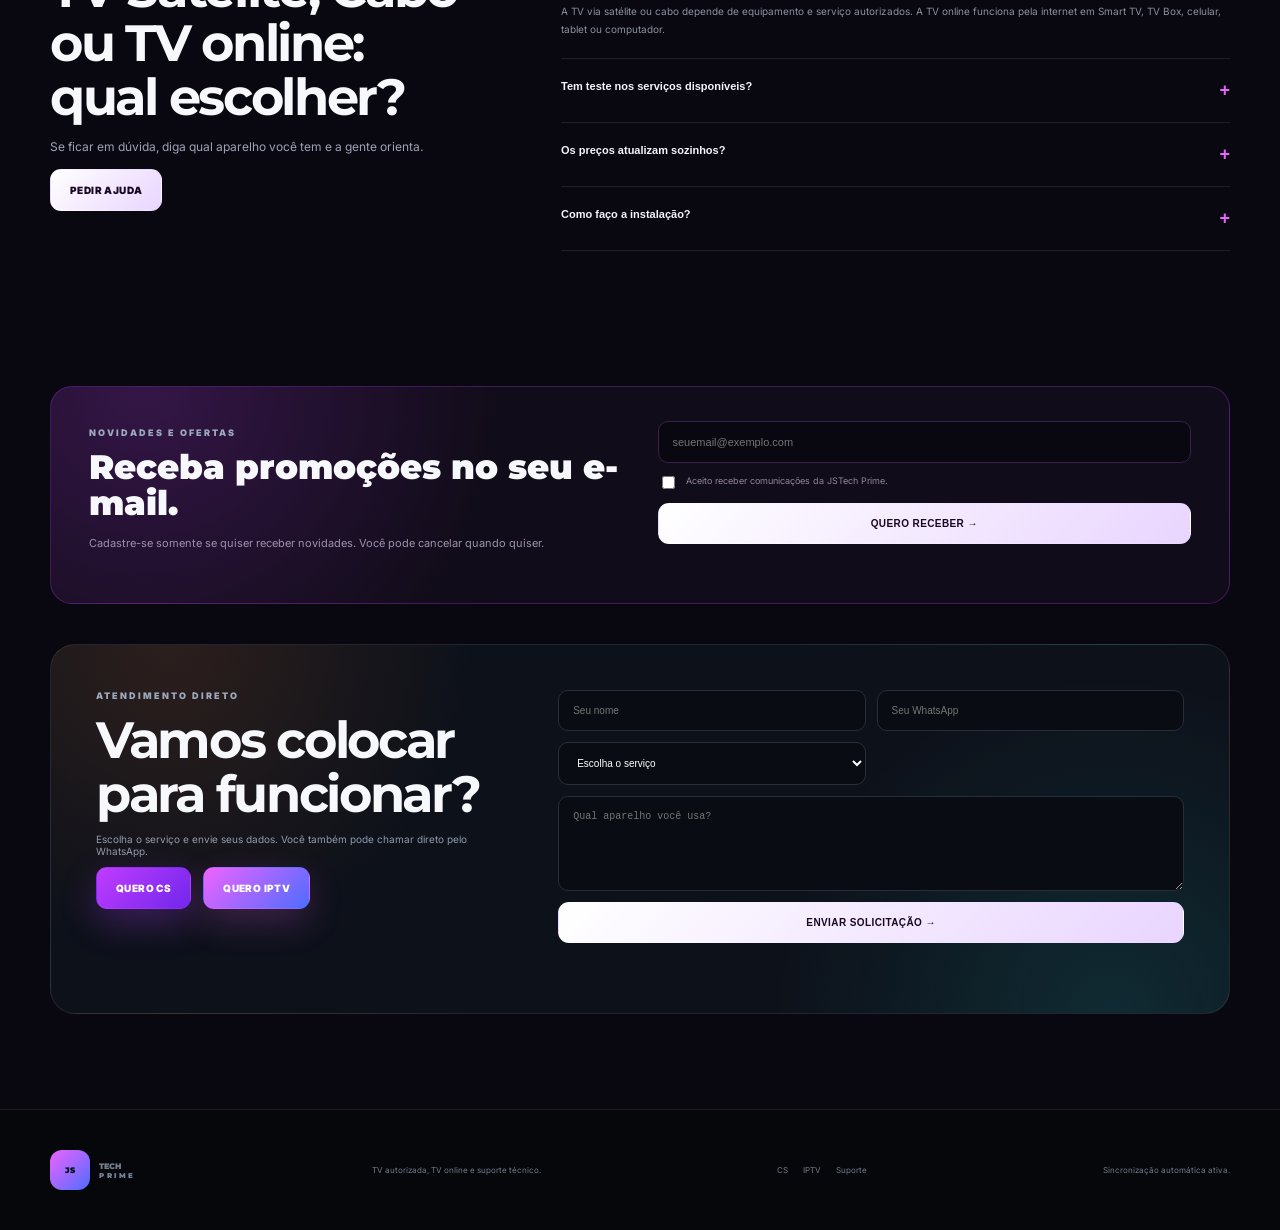
==== commit 93ac1aa1: "copy: deixar saudacao inicial neutra" ====
--- a/index.html
+++ b/index.html
@@ -76,8 +76,8 @@
   <button id="chatToggle" class="chat-launcher" type="button" aria-expanded="true" aria-controls="chatPanel"><span class="chat-dot"></span> Atendimento automático</button>
   <section id="chatPanel" class="chat-panel">
     <div class="chat-head"><div><strong>Assistente JSTech Prime</strong><small>Respostas automáticas sem sair do site</small></div><button id="chatClose" type="button" aria-label="Fechar atendimento">×</button></div>
-    <div id="chatMessages" class="chat-messages"><div class="chat-bubble bot">Olá! Sou o atendimento da JSTech Prime. Diga qual aparelho você usa e eu indico o serviço certo para você.</div></div>
+    <div id="chatMessages" class="chat-messages"><div class="chat-bubble bot">Olá! Sou o atendimento da JSTech Prime. Como posso ajudar você hoje?</div></div>
     <div class="chat-quick"><button type="button" data-chat="planos">Ver planos</button><button type="button" data-chat="teste">Pedir teste</button><button type="button" data-chat="suporte">Falar com suporte</button></div>
     <form id="chatForm" class="chat-form"><input id="chatInput" placeholder="Digite sua mensagem..." autocomplete="off" required><button type="submit" aria-label="Enviar mensagem">↑</button></form>
   </section>
-</div><script src="app.js?v=13"></script></body></html>
+</div><script src="app.js?v=14"></script></body></html>
